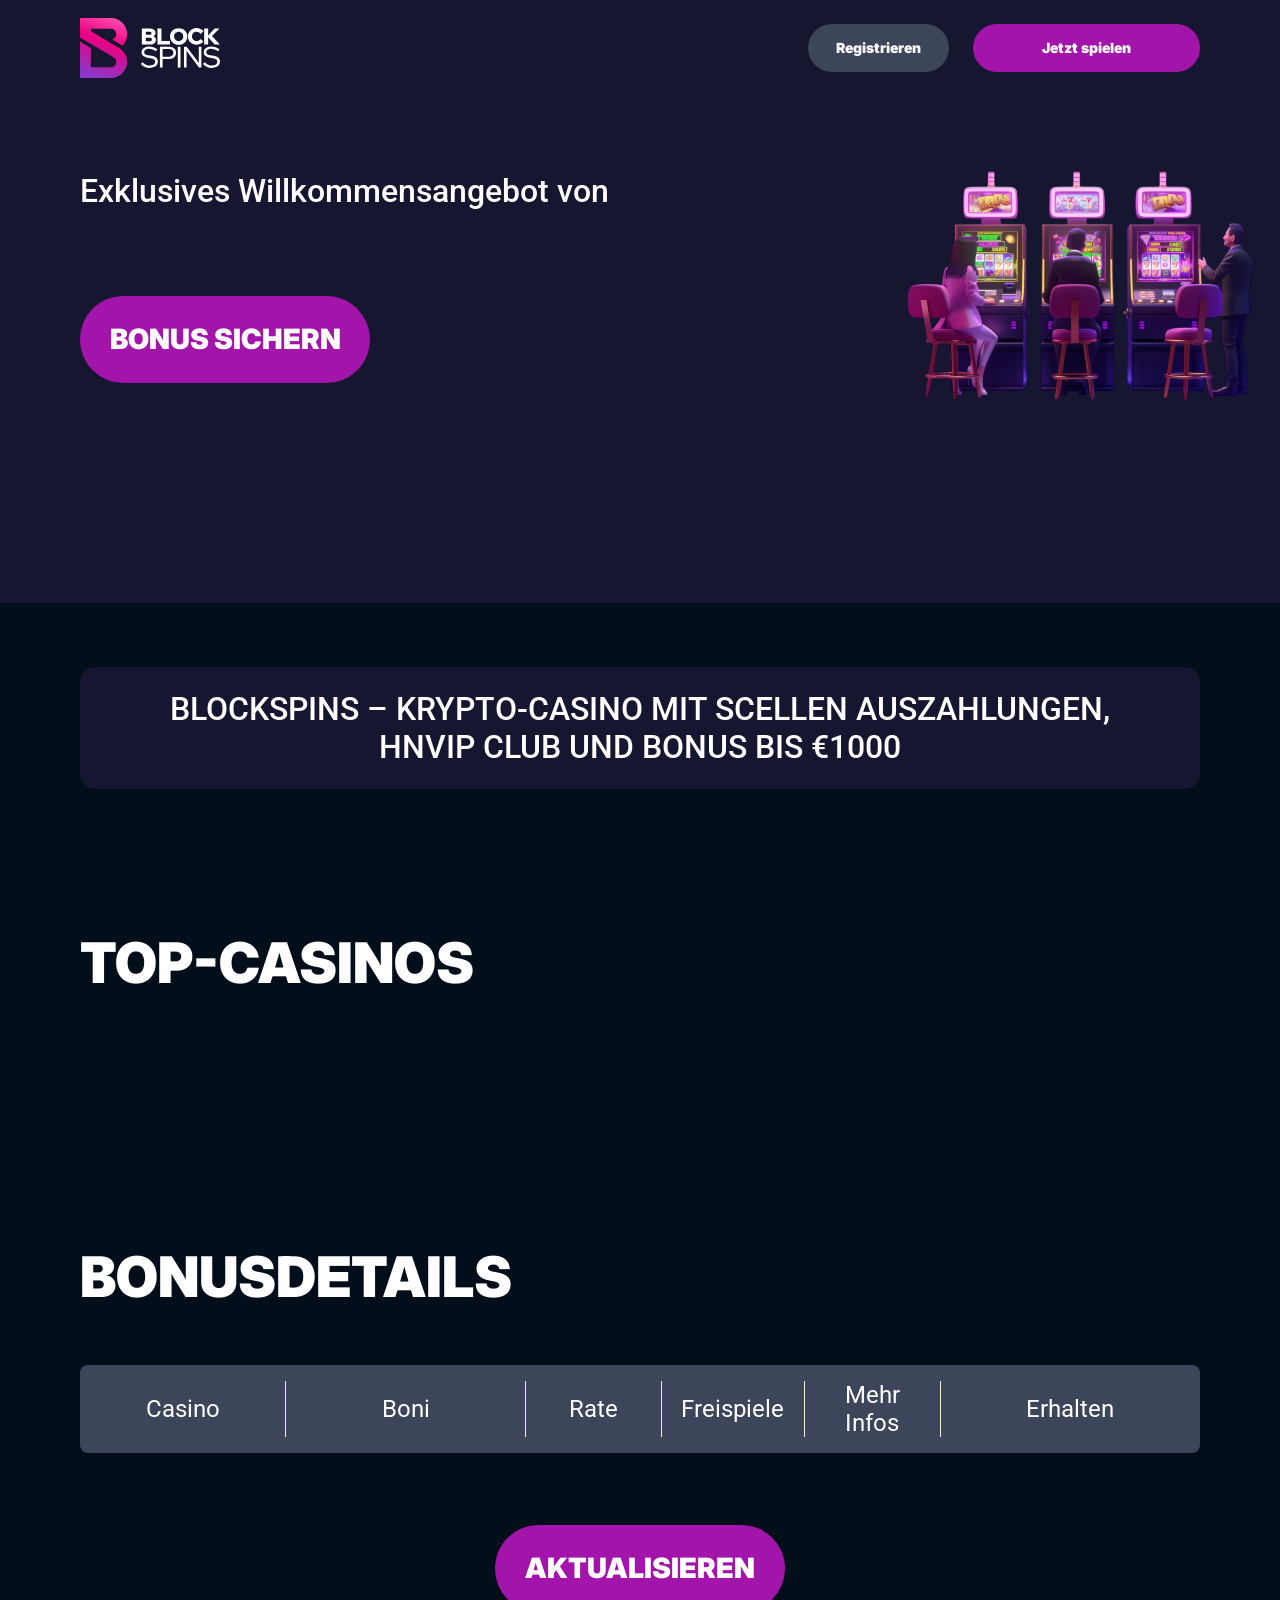
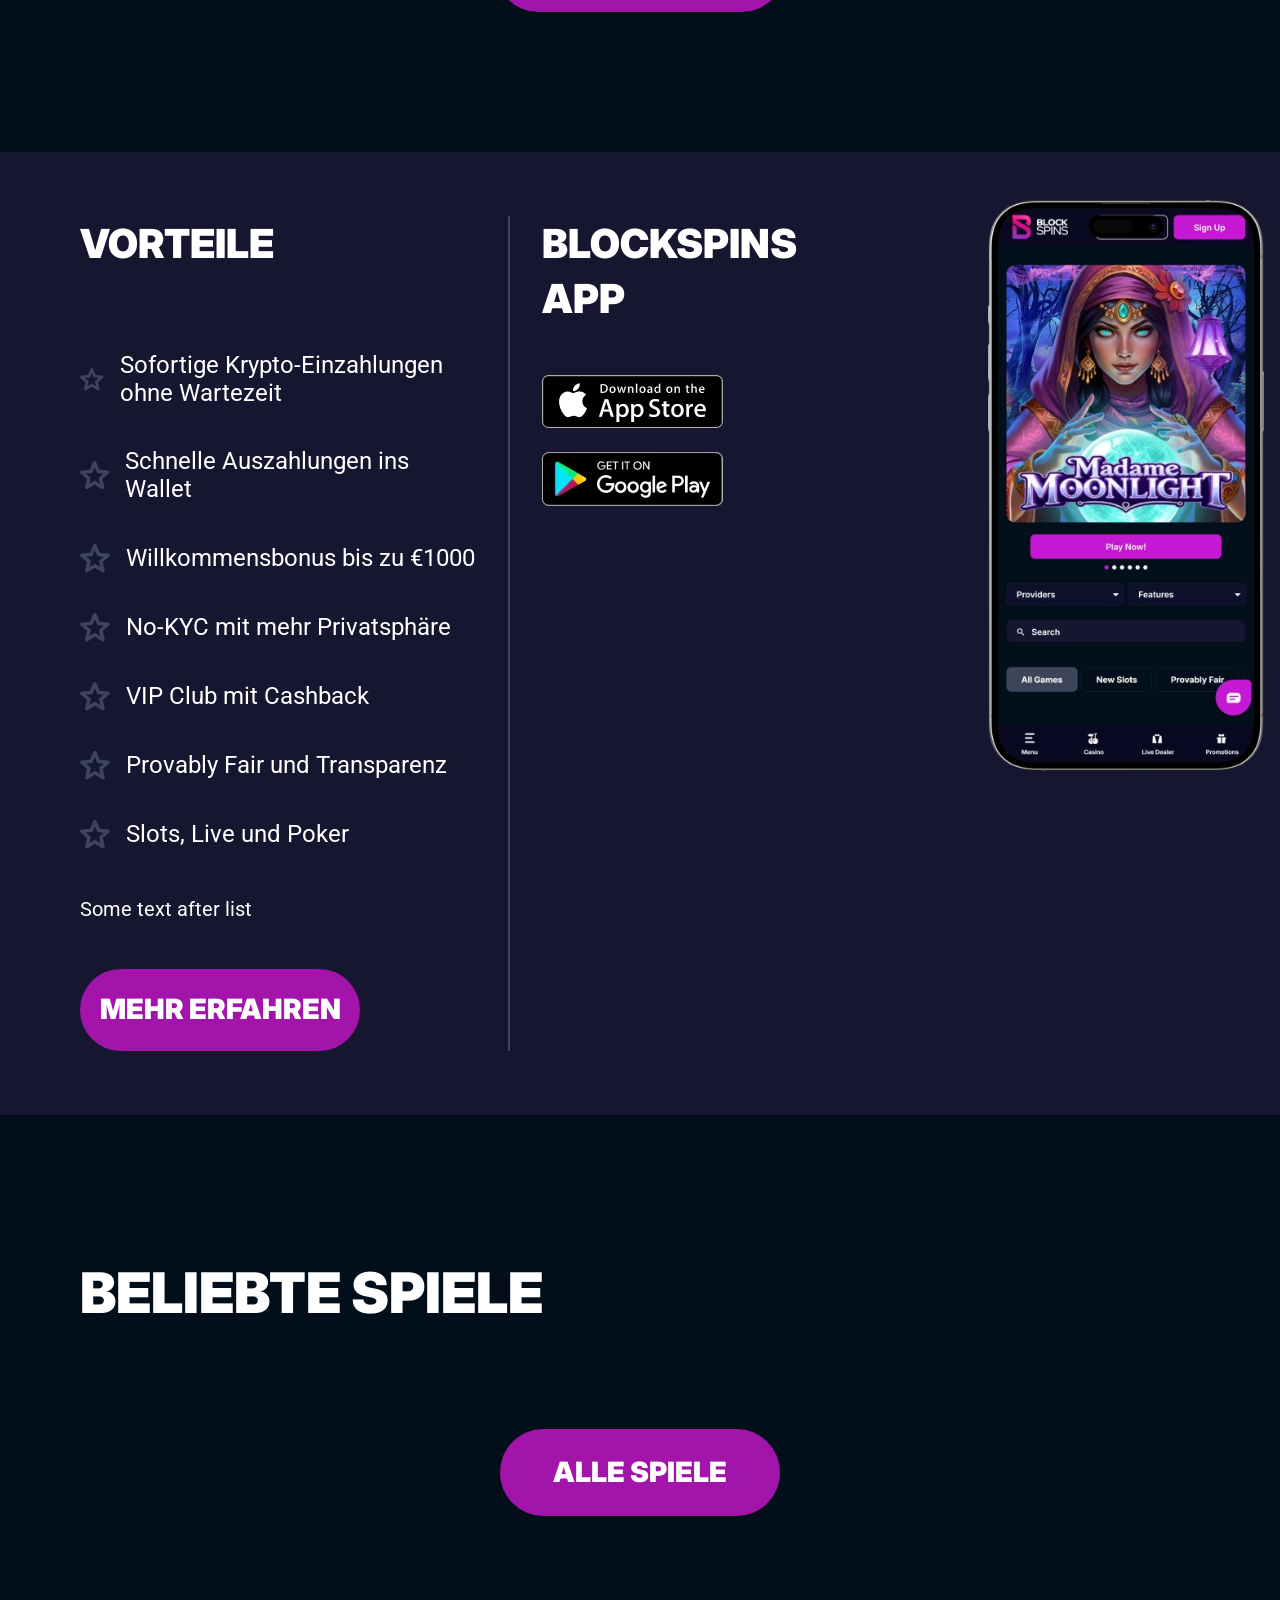
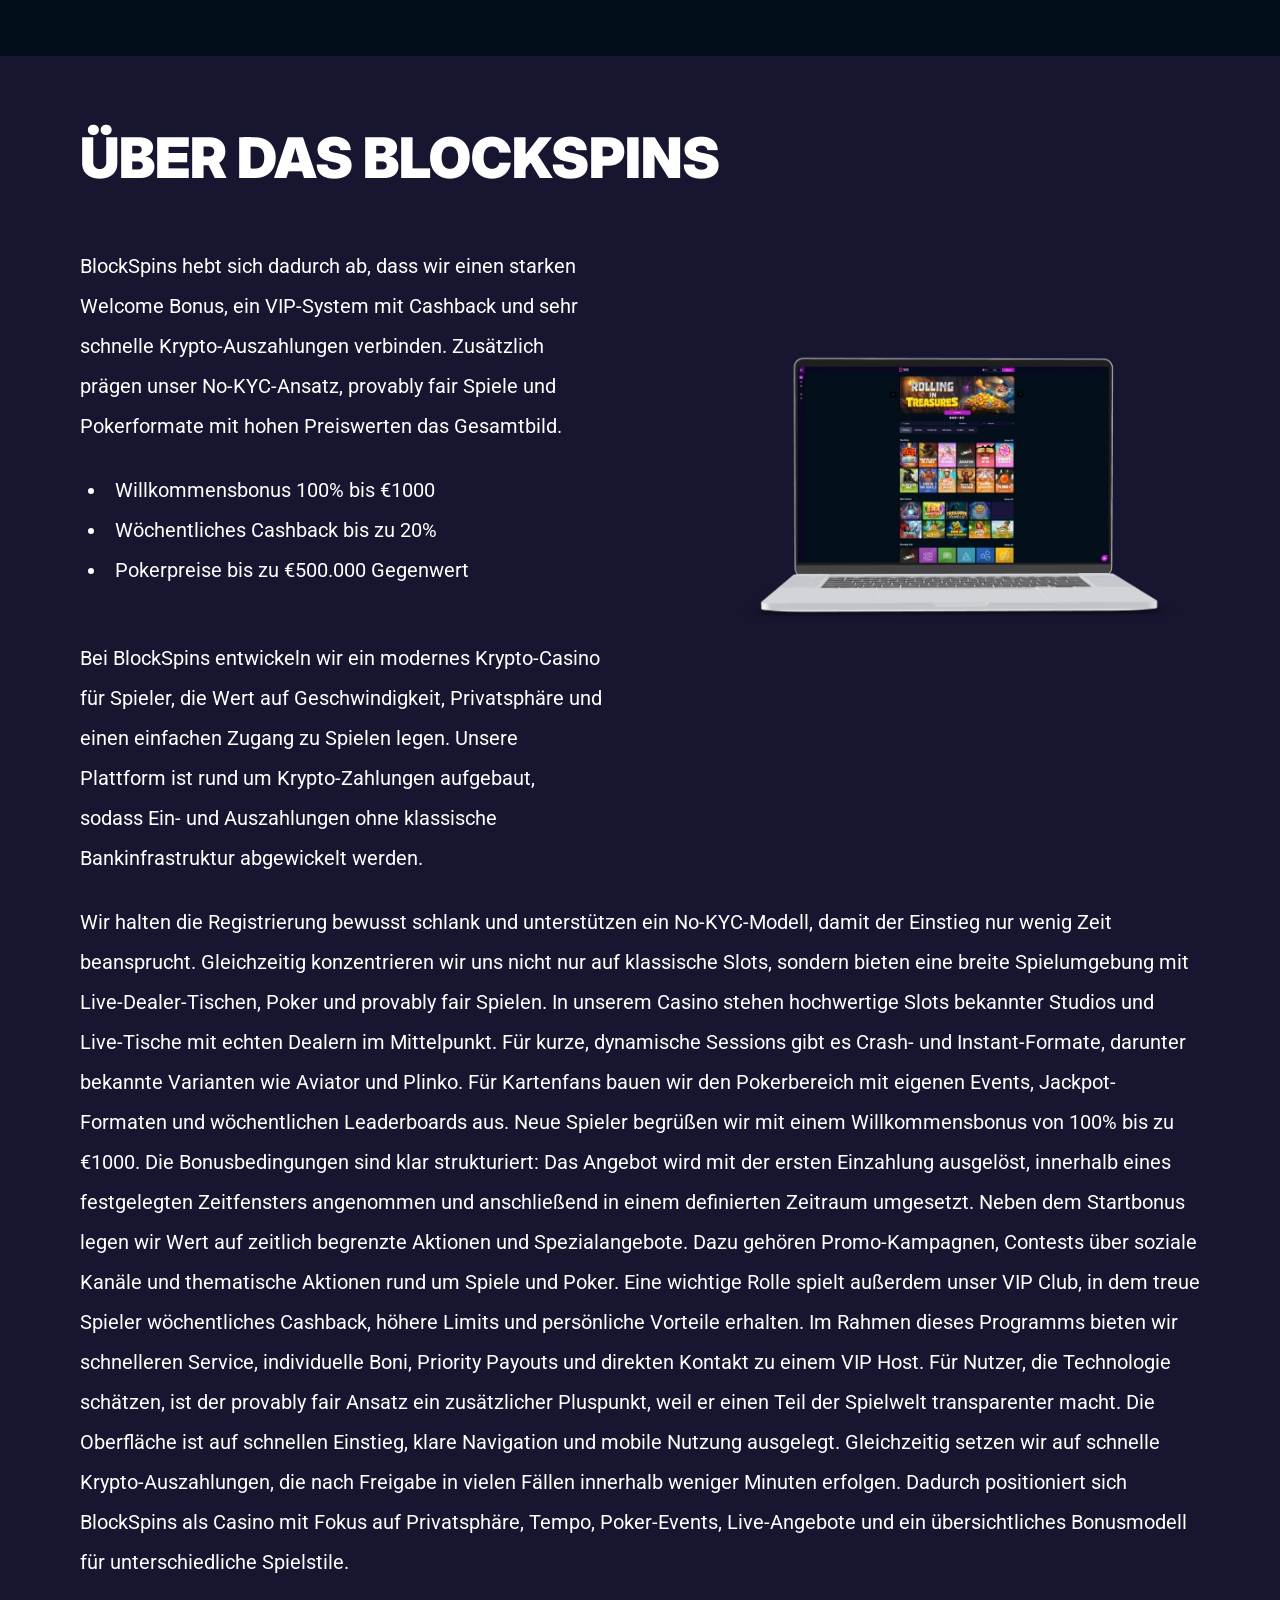
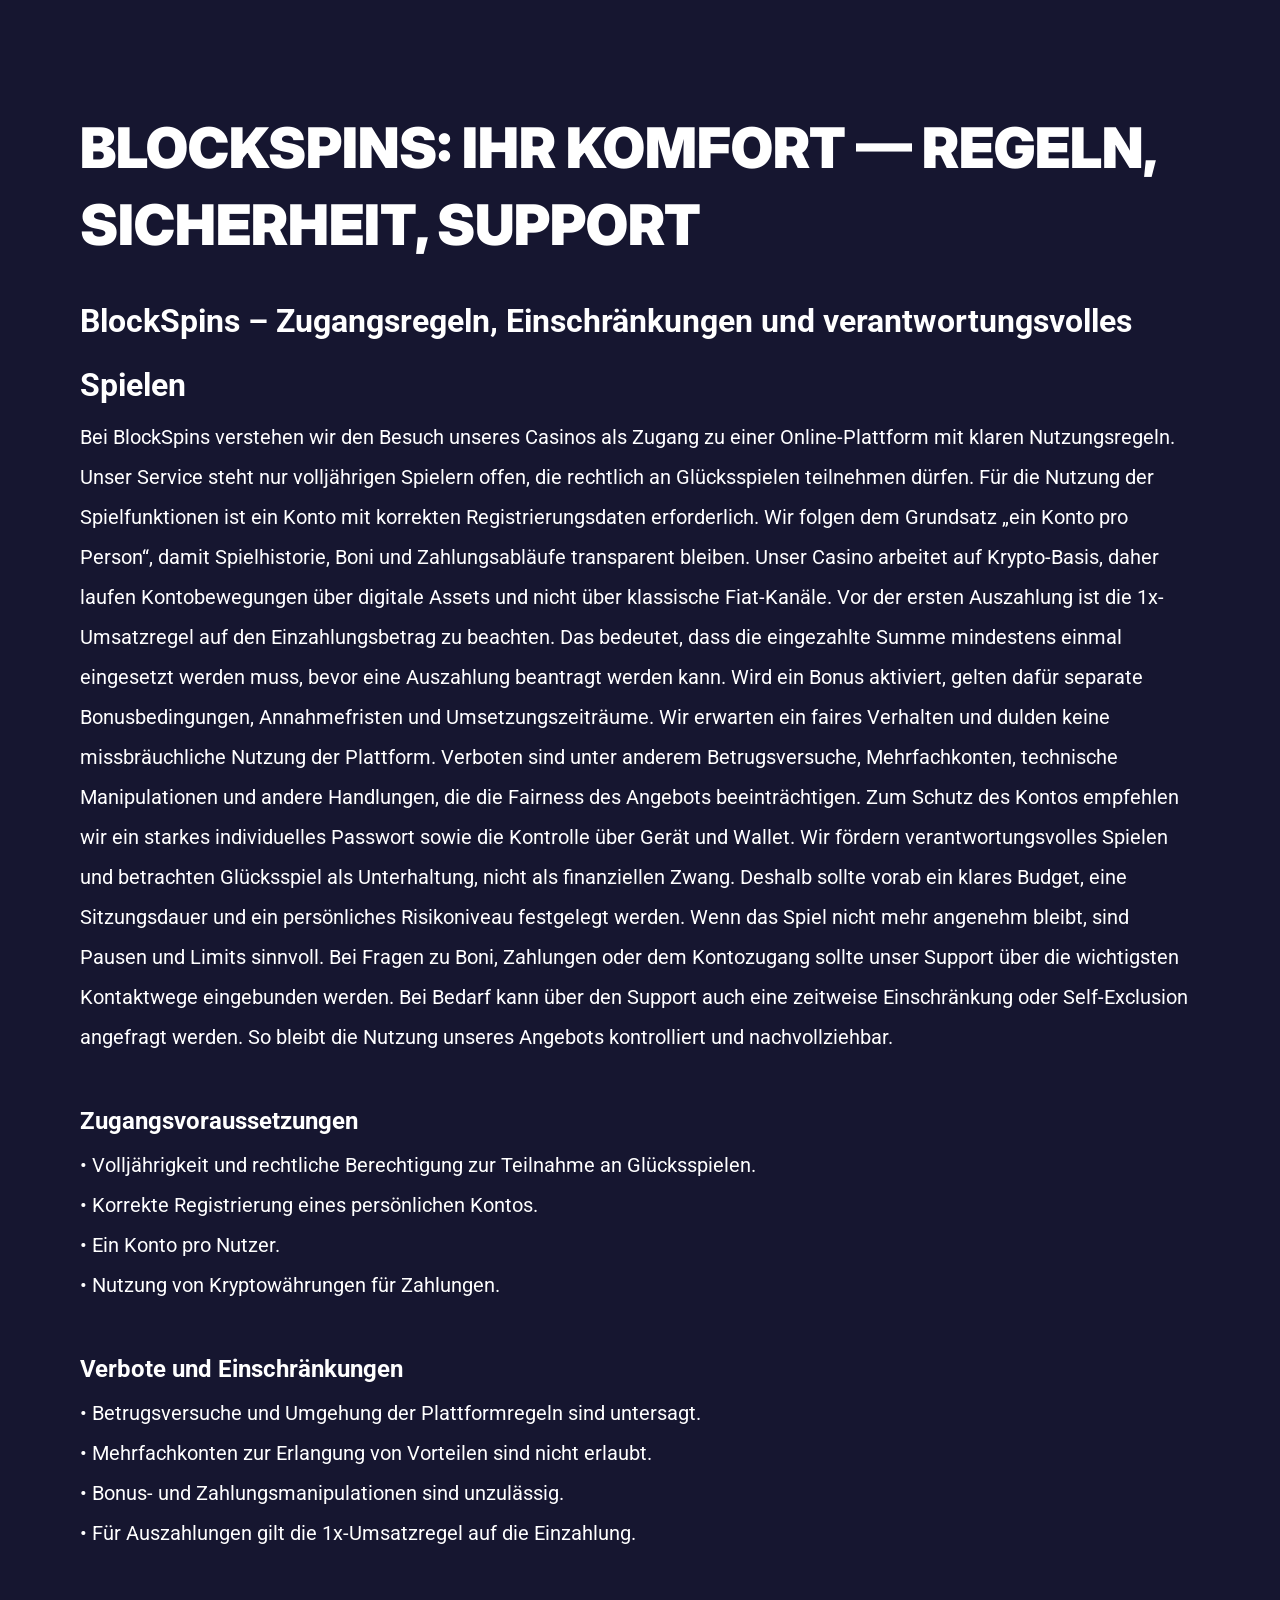
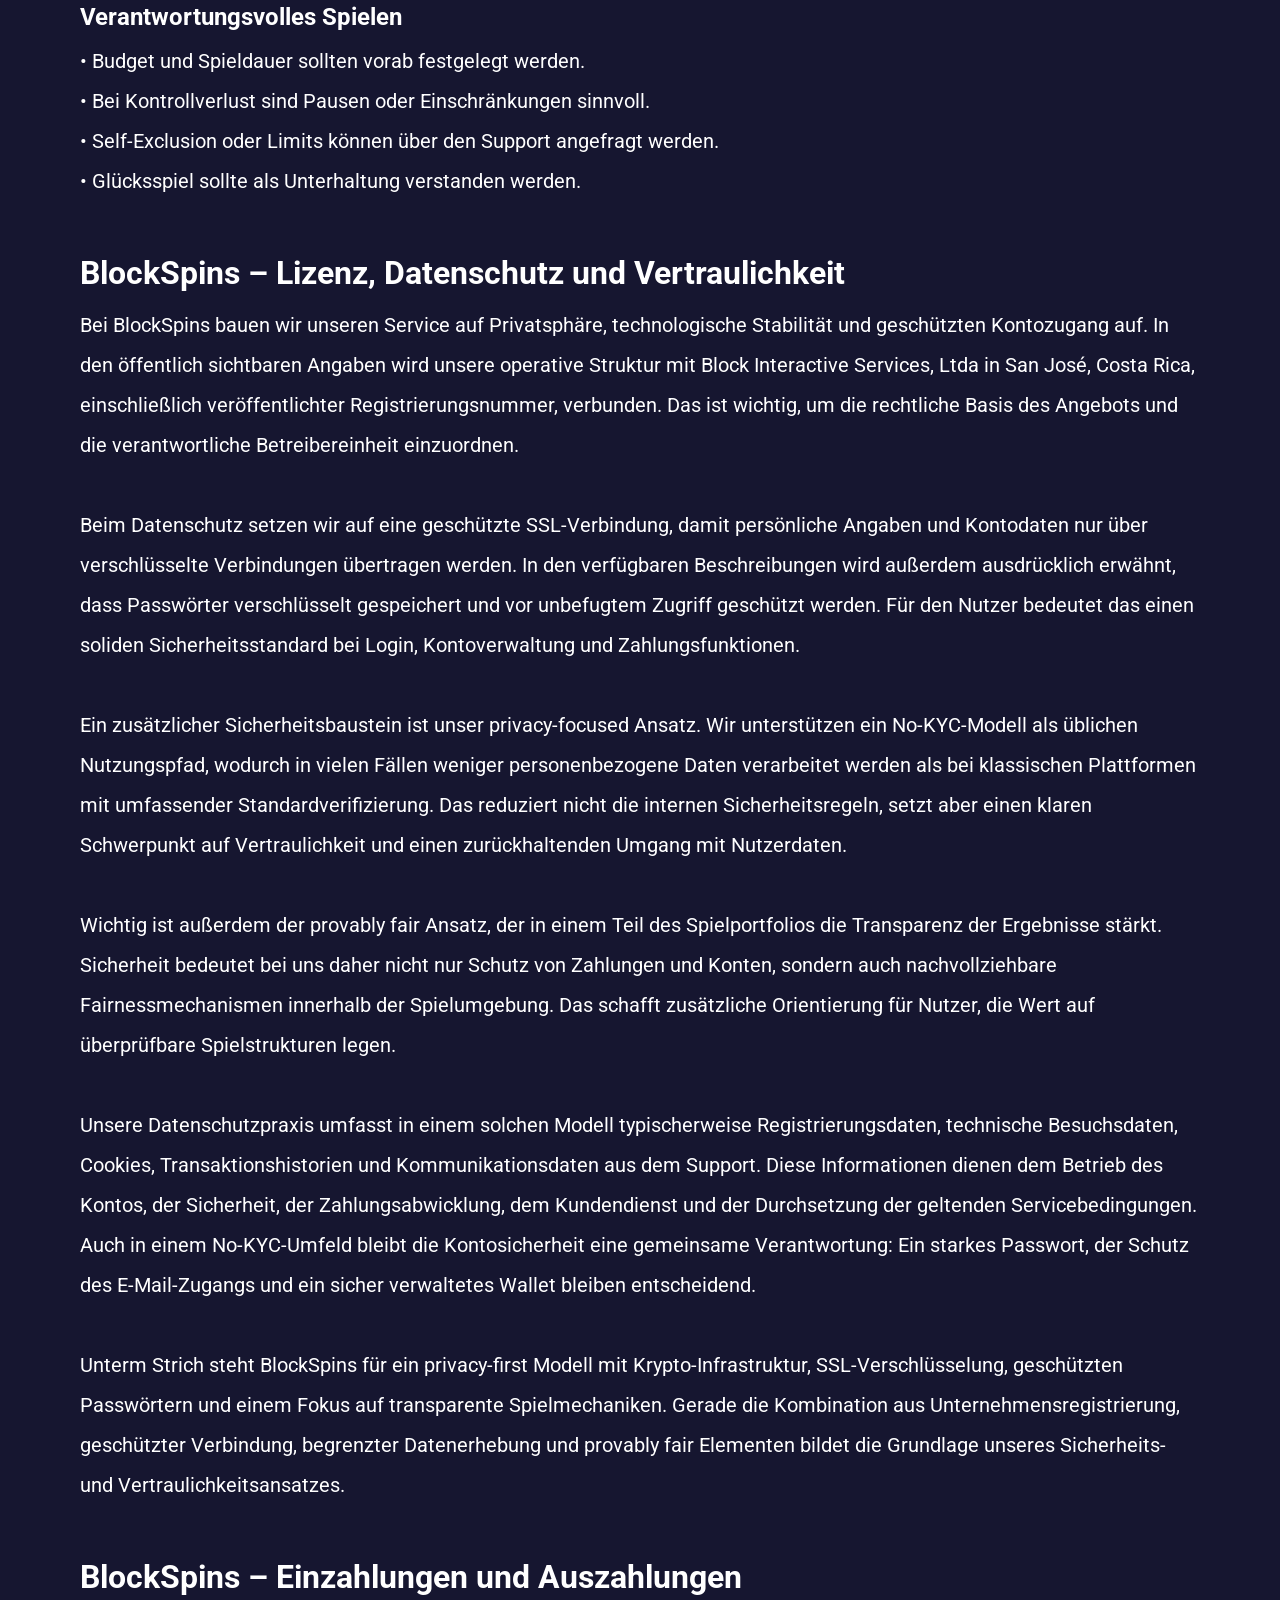
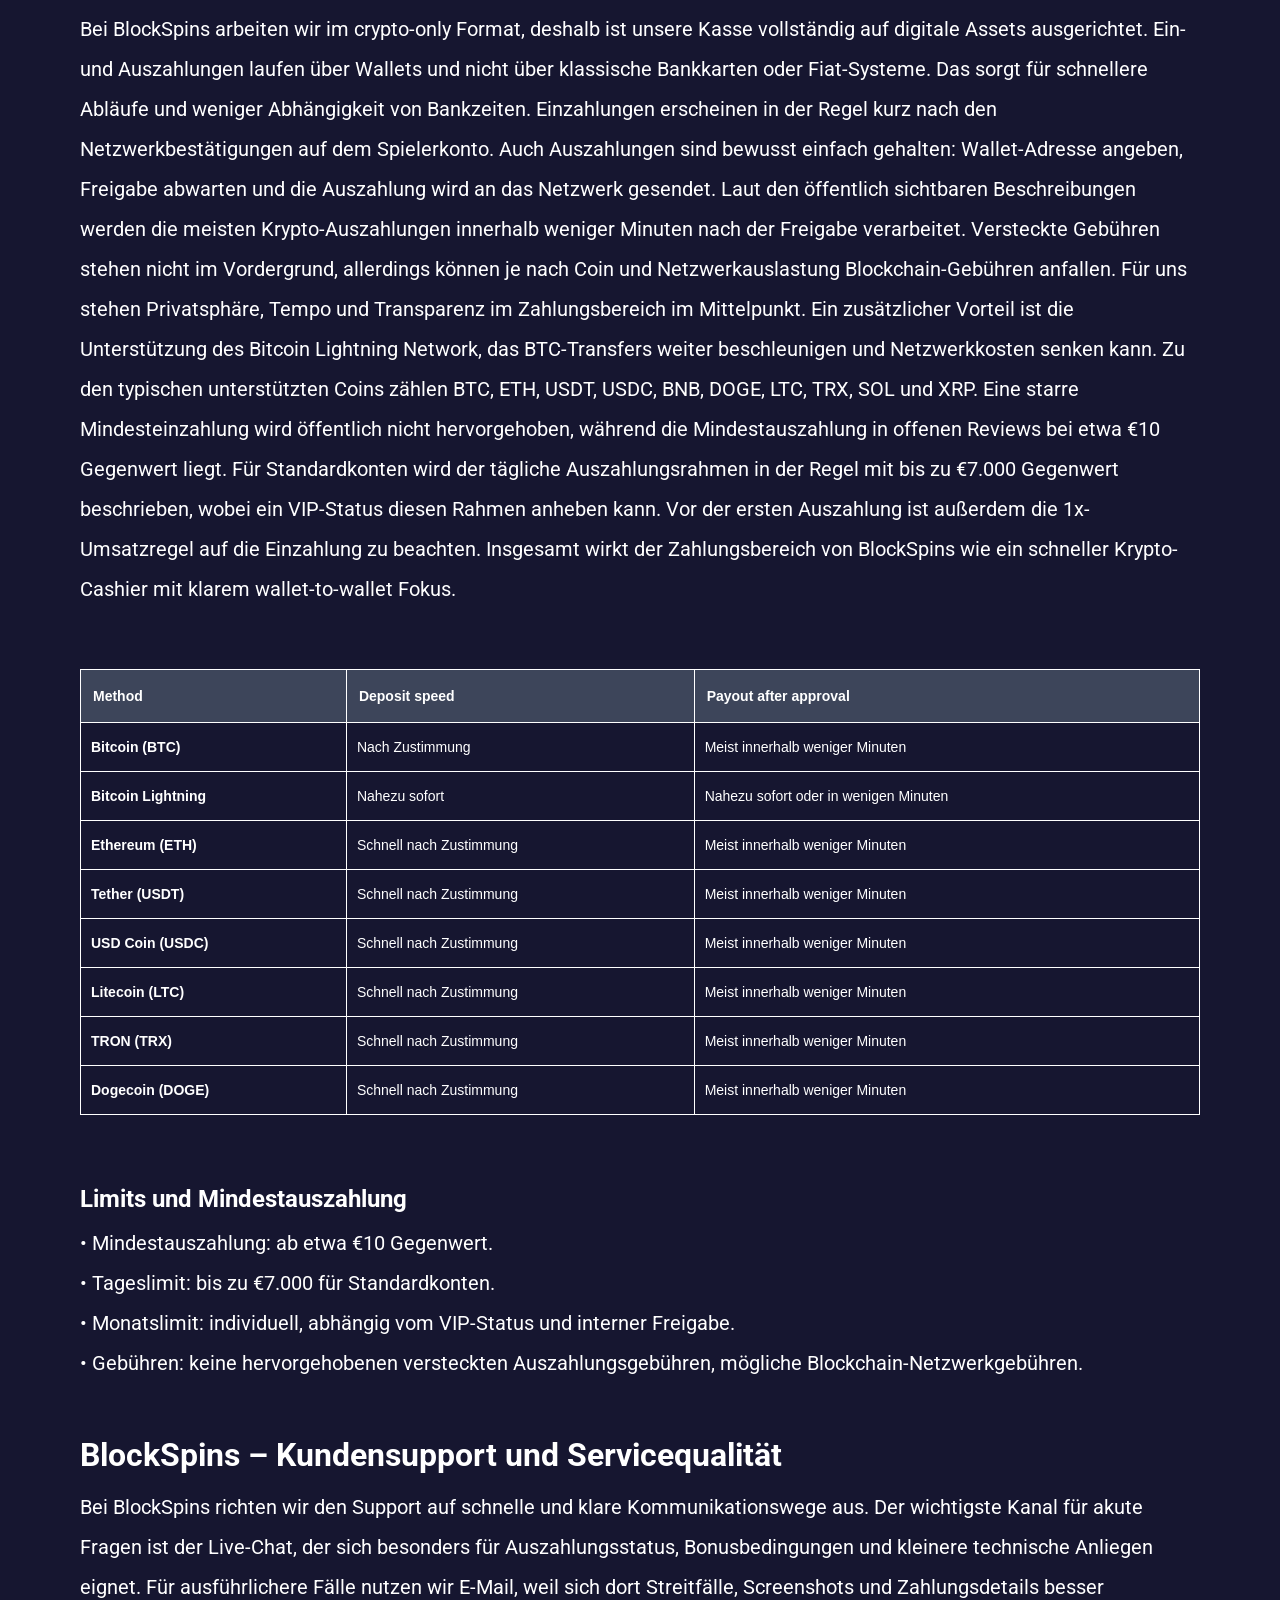
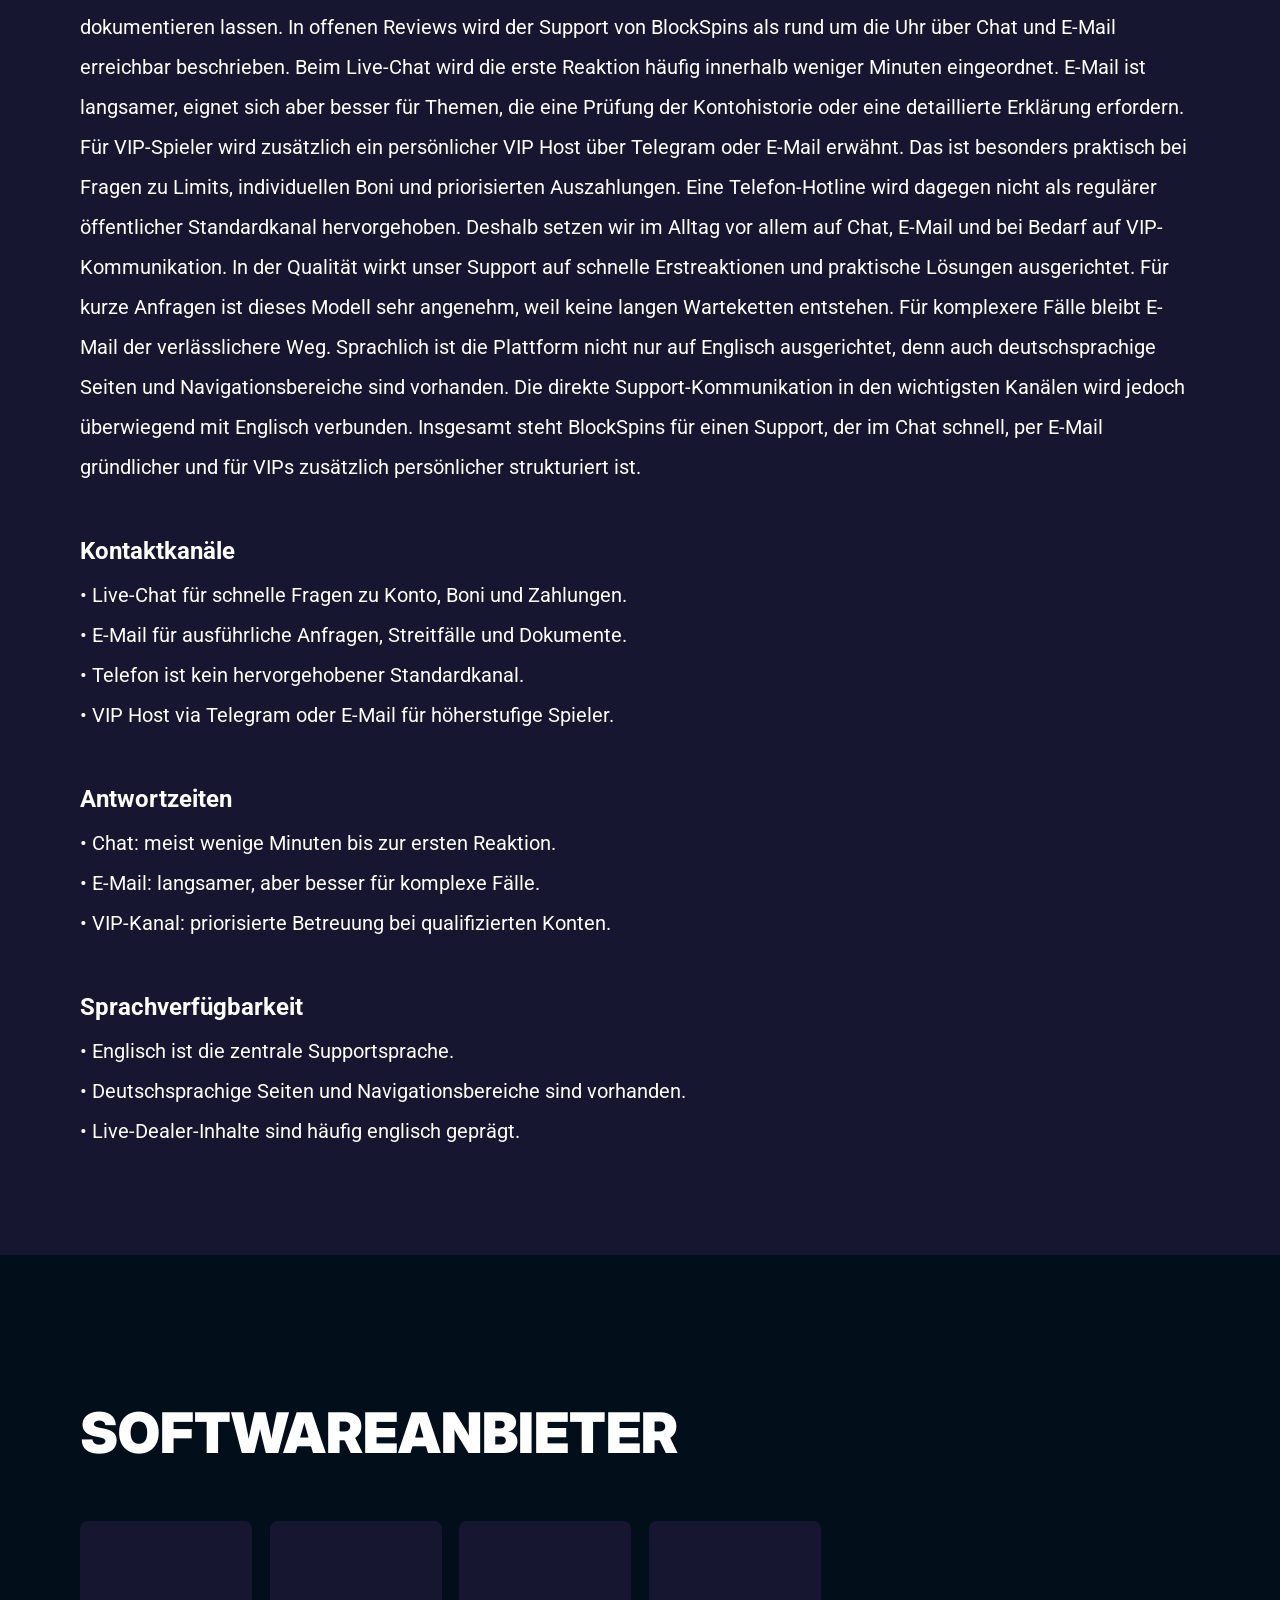
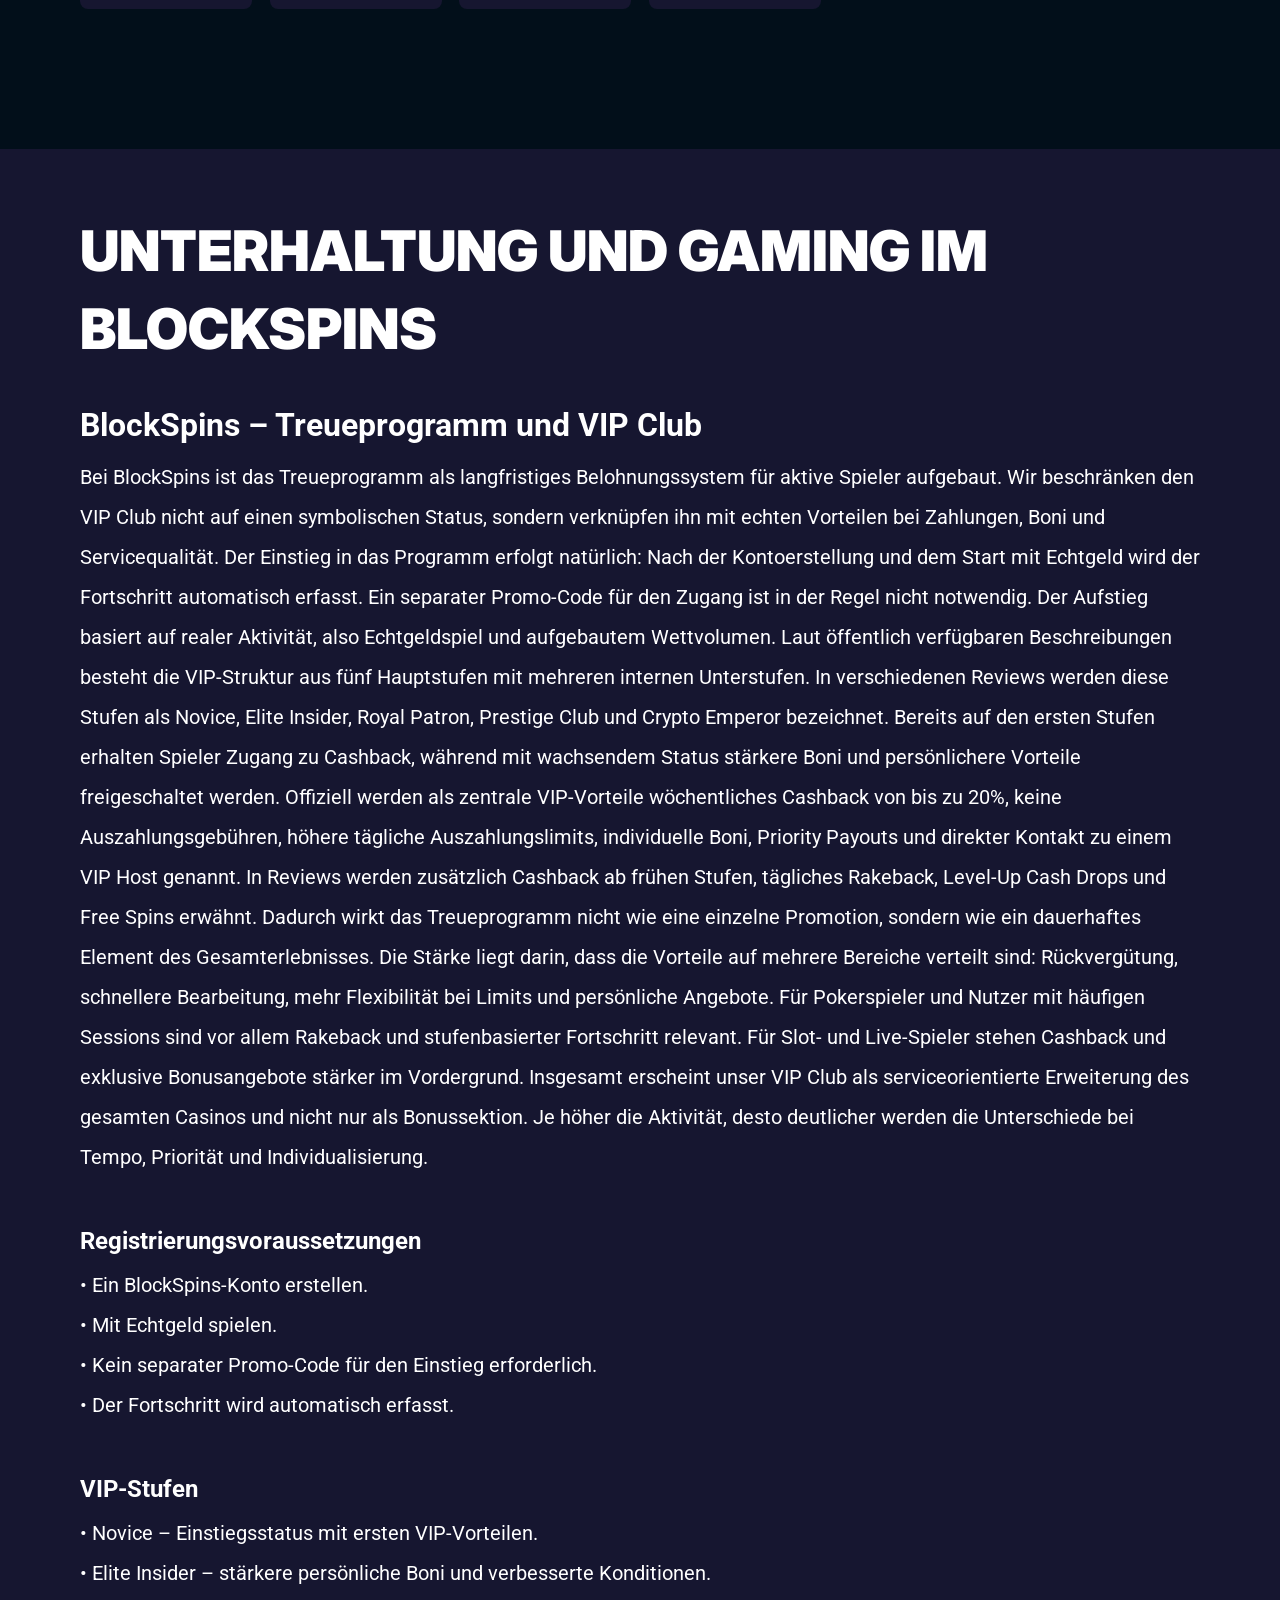
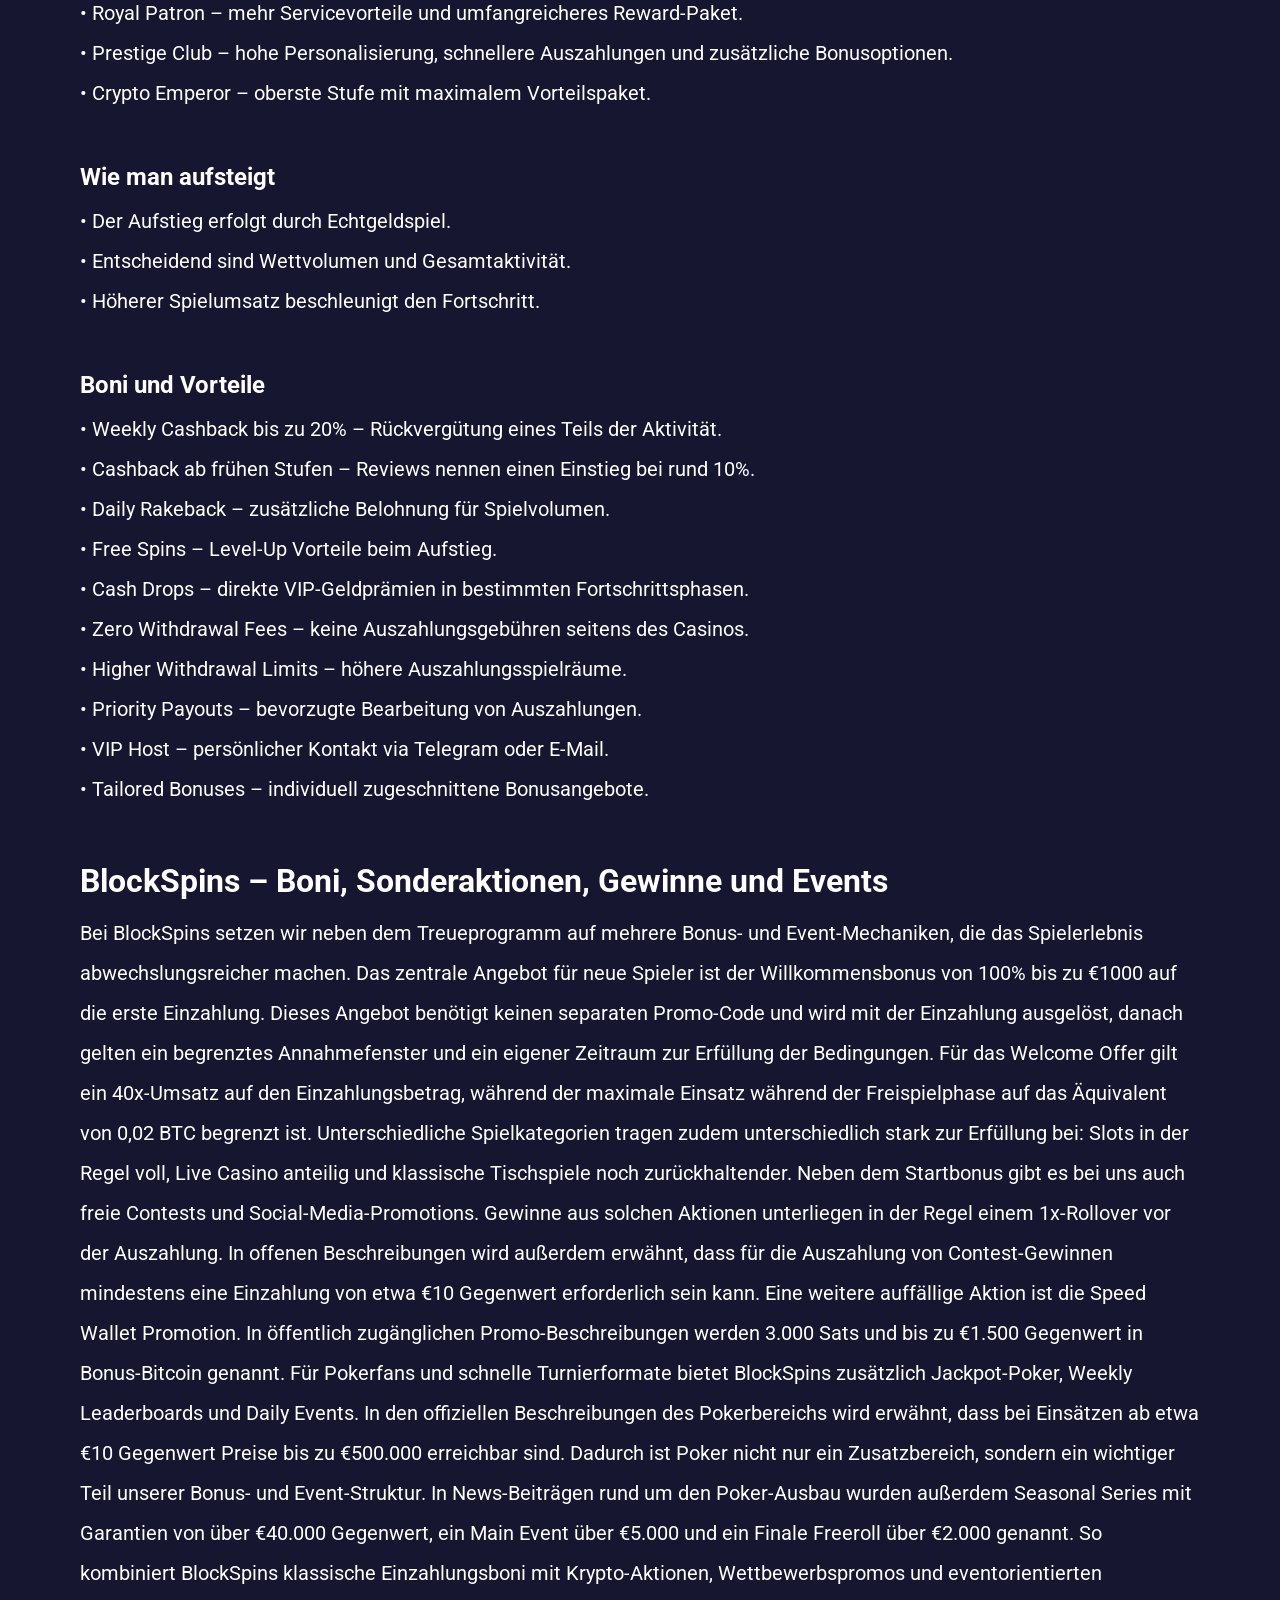
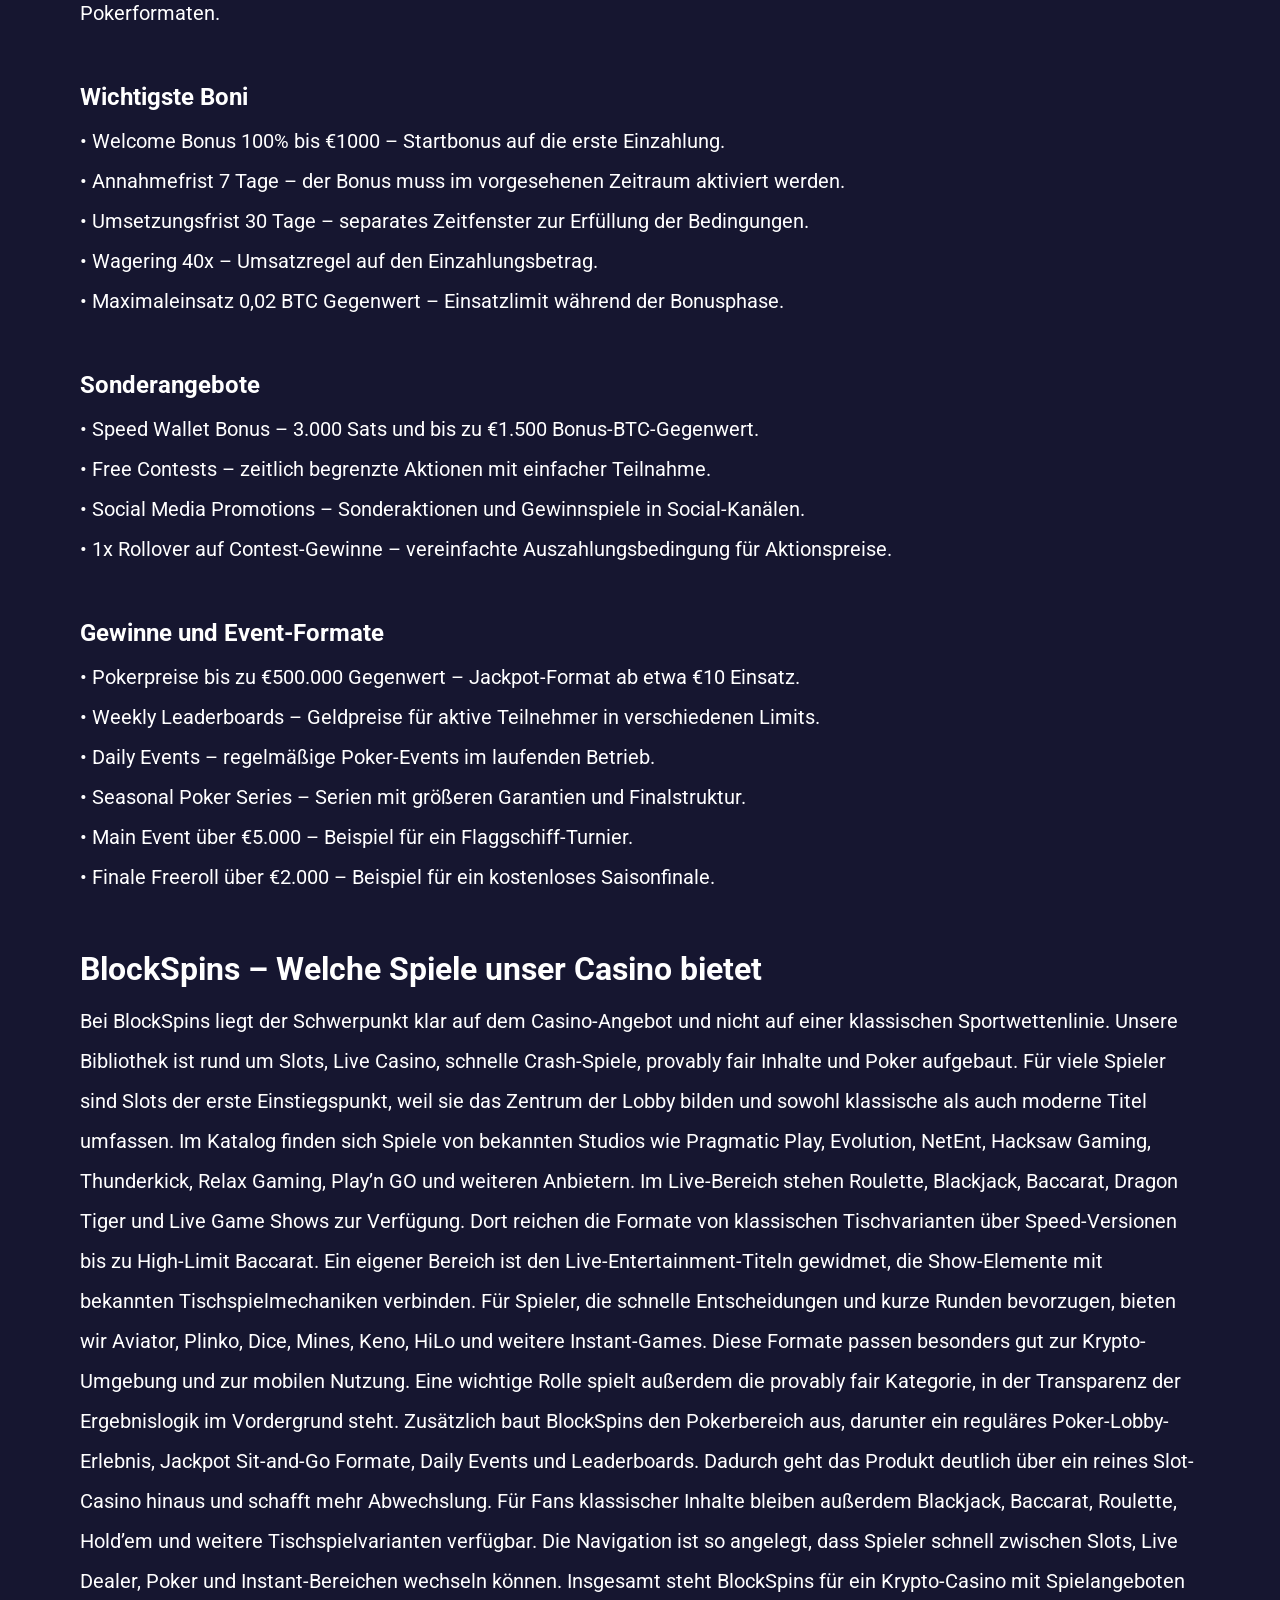
==== index.html @ 0069754c "Site update" ====
<!DOCTYPE html>
<html lang="de-DE">

<head>
    <meta charset="utf-8">

    <script src="./index.js"></script>

    <link rel="manifest" href="./manifest.json">

    <link rel="preconnect" href="https://fonts.googleapis.com" />
    <link rel="preconnect" href="https://fonts.gstatic.com" crossorigin />

    <!-- Google Fonts -->
    <link
            href="https://fonts.googleapis.com/css2?family=Inter:wght@300;400;500;600;700&display=swap"
            rel="stylesheet"
    />
    <!-- Google Fonts -->

    <!-- Google Fonts -->
    <link
            href="https://fonts.googleapis.com/css2?family=Roboto:wght@300;400;500;600;700&display=swap"
            rel="stylesheet"
    />

    <meta name="viewport" content="width=device-width, initial-scale=1, minimum-scale=1, maximum-scale=2">
    <link rel="preload" as="image" href="_assets/images/1773401039-logo-blockspins-white-b046858ca6-1.svg" fetchpriority="high">
    <link rel="stylesheet" href="./normalize.css">
    <link rel="stylesheet" href="./index.css">
    <meta name="theme-color" content="">
    <title>BlockSpins Casino: 100% Bonus bis €1000, schnelle Auszahlungen und VIP Club</title>
    <meta name="description"
          content="BlockSpins Casino ist ein modernes Krypto-Casino mit No-KYC-Modell, schnellen Auszahlungen, Slots, Live-Dealer-Spielen, Poker, wöchentlichem Cashback und einem Willkommensbonus bis €1000.">
    <link rel="canonical" href="https://blockspinscasino-de.com">
    <meta property="og:title" content="BlockSpins Casino: 100% Bonus bis €1000, schnelle Auszahlungen und VIP Club">
    <meta property="og:description"
          content="BlockSpins Casino ist ein modernes Krypto-Casino mit No-KYC-Modell, schnellen Auszahlungen, Slots, Live-Dealer-Spielen, Poker, wöchentlichem Cashback und einem Willkommensbonus bis €1000.">
    <meta property="og:url" content="https://blockspinscasino-de.com">
    <meta property="og:site_name" content="BlockSpins Casino: 100% Bonus bis €1000, schnelle Auszahlungen und VIP Club">
    <meta property="og:locale" content="de-DE">
    <meta property="og:image" content="_assets/images/1773401062-2151728702-cr-1.webp">
    <meta property="og:image:width" content="1200">
    <meta property="og:image:height" content="630">
    <meta property="og:type" content="website">
    <meta name="twitter:card" content="summary_large_image">
    <meta name="twitter:site" content="blockspinscasino-de.com">
    <meta name="twitter:title" content="BlockSpins Casino: 100% Bonus bis €1000, schnelle Auszahlungen und VIP Club">
    <meta name="twitter:description"
          content="BlockSpins Casino ist ein modernes Krypto-Casino mit No-KYC-Modell, schnellen Auszahlungen, Slots, Live-Dealer-Spielen, Poker, wöchentlichem Cashback und einem Willkommensbonus bis €1000.">
    <meta name="twitter:image" content="_assets/images/1773401062-2151728702-cr-1.webp">
    <meta name="twitter:image:width" content="1200">
    <meta name="twitter:image:height" content="630">
    <link rel="icon" href="_assets/images/1773401068-favicon-wwwgooglecom.webp" type="image/x-icon" sizes="16x16">
    <meta name="language" content="de-DE">

    <link rel="apple-touch-icon" href="_assets/images/1773401029-favicon-wwwgooglecom.webp" sizes="96x96">
    <link rel="icon" href="_assets/images/1773401029-favicon-wwwgooglecom.webp" type="image/webp" sizes="192x192">

    <link rel="preload" href="_assets/images/1773401092-2151728702-cr-1.webp" as="image" fetchpriority="high">

    <link rel="alternate" hreflang="x-default" href="https://blockspinscasino-de.com" />
    <link rel="alternate" hreflang="de" href="https://blockspinscasino-de.com" />
</head>

<body>
<svg
        style="display: none"
        xmlns="http://www.w3.org/2000/svg"
        width="1em"
        height="1em"
        viewBox="0 0 256 256"
>
    <symbol id="minus-icon" viewBox="0 0 256 256">
        <path
                fill="#3D455A"
                d="M228 128a12 12 0 0 1-12 12H40a12 12 0 0 1 0-24h176a12 12 0 0 1 12 12"
        />
    </symbol>
</svg>

<svg
        style="display: none"
        xmlns="http://www.w3.org/2000/svg"
        width="1em"
        height="1em"
        viewBox="0 0 32 32"
>
    <symbol id="globe-icon" viewBox="0 0 32 32">
        <path
                fill="#A315AA"
                d="M32.032 16c0-8.501-6.677-15.472-15.072-15.969-0.173-0.019-0.346-0.032-0.523-0.032-0.052 0-0.104 0.005-0.156 0.007-0.093-0.002-0.186-0.007-0.281-0.007-8.84 0-16.032 7.178-16.032 16.001s7.192 16.001 16.032 16.001c0.094 0 0.188-0.006 0.281-0.008 0.052 0.002 0.104 0.008 0.156 0.008 0.176 0 0.349-0.012 0.523-0.032 8.395-0.497 15.072-7.468 15.072-15.969zM29.049 21.151c-0.551-0.16-1.935-0.507-4.377-0.794 0.202-1.381 0.313-2.84 0.313-4.357 0-1.196-0.069-2.354-0.197-3.469 3.094-0.37 4.45-0.835 4.54-0.867l-0.372-1.050c0.695 1.659 1.080 3.478 1.080 5.386 0 1.818-0.352 3.555-0.987 5.151zM8.921 16c0-1.119 0.074-2.212 0.21-3.263 1.621 0.127 3.561 0.222 5.839 0.243v6.939c-2.219 0.021-4.114 0.111-5.709 0.234-0.22-1.319-0.34-2.715-0.34-4.154zM16.967 2.132c2.452 0.711 4.552 4.115 5.492 8.628-1.512 0.12-3.332 0.209-5.492 0.229v-8.857zM14.971 2.156v8.832c-2.136-0.021-3.965-0.109-5.502-0.226 0.96-4.457 3.076-7.836 5.502-8.606zM14.971 21.913l0 7.929c-2.263-0.718-4.256-3.705-5.293-7.719 1.492-0.11 3.253-0.189 5.292-0.21zM16.967 29.868l-0-7.955c2.061 0.020 3.814 0.102 5.288 0.217-1.019 4.067-3 7.076-5.288 7.738zM16.967 19.92l0-6.939c2.291-0.021 4.218-0.118 5.818-0.25 0.131 1.053 0.203 2.147 0.203 3.268 0 1.442-0.116 2.84-0.329 4.16-1.575-0.128-3.462-0.219-5.692-0.24zM28.588 9.81c-0.302 0.094-1.564 0.453-4.094 0.751-0.564-2.998-1.584-5.561-2.91-7.412 3.048 1.325 5.535 3.697 7.005 6.661zM11.213 2.831c-1.632 1.873-2.963 4.568-3.691 7.754-2.265-0.245-3.623-0.534-4.166-0.665 1.585-3.27 4.407-5.836 7.856-7.088zM2.614 11.787c0.385 0.104 1.841 0.467 4.549 0.766-0.155 1.107-0.24 2.26-0.24 3.447 0 1.509 0.136 2.96 0.383 4.334-2.325 0.251-3.755 0.552-4.396 0.706-0.607-1.566-0.944-3.264-0.944-5.041 0-1.467 0.228-2.883 0.649-4.213zM3.784 22.886c0.727-0.154 2.029-0.39 3.956-0.591 0.759 2.803 1.993 5.175 3.473 6.874-3.16-1.148-5.79-3.398-7.429-6.282v0zM21.583 28.849c1.195-1.665 2.14-3.907 2.728-6.525 1.982 0.227 3.226 0.494 3.853 0.652-1.5 2.596-3.808 4.669-6.581 5.873z">
        </path>
    </symbol>
</svg>

<svg width="32" height="31" viewBox="0 0 32 31" fill="none" xmlns="http://www.w3.org/2000/svg">
    <symbol id="star-icon" viewBox="0 0 32 31">
        <path d="M10.0431 24.5932L15.8898 21.0667L21.7365 24.6396L20.2052 17.9577L25.3559 13.5031L18.5811 12.8999L15.8898 6.58913L13.1985 12.8535L6.42371 13.4567L11.5744 17.9577L10.0431 24.5932ZM15.8898 25.4285L8.187 30.0687C7.84672 30.2853 7.49096 30.3781 7.11975 30.3471C6.74853 30.3162 6.42371 30.1925 6.1453 29.9759C5.86688 29.7594 5.65034 29.489 5.49566 29.1648C5.34099 28.8406 5.31005 28.4768 5.40286 28.0734L7.44456 19.3034L0.623417 13.4103C0.314068 13.1319 0.121034 12.8145 0.0443157 12.4581C-0.0324028 12.1017 -0.00951111 11.754 0.112991 11.415C0.235493 11.0759 0.421103 10.7975 0.669819 10.5797C0.918536 10.362 1.25882 10.2227 1.69067 10.1621L10.6927 9.37327L14.1729 1.11366C14.3276 0.742438 14.5676 0.464023 14.8931 0.278414C15.2185 0.0928044 15.5507 0 15.8898 0C16.2288 0 16.5611 0.0928044 16.8865 0.278414C17.2119 0.464023 17.452 0.742438 17.6067 1.11366L21.0869 9.37327L30.0889 10.1621C30.522 10.224 30.8623 10.3632 31.1098 10.5797C31.3572 10.7963 31.5428 11.0747 31.6666 11.415C31.7903 11.7553 31.8138 12.1036 31.7371 12.46C31.6604 12.8163 31.4667 13.1331 31.1562 13.4103L24.335 19.3034L26.3767 28.0734C26.4695 28.4756 26.4386 28.8394 26.2839 29.1648C26.1292 29.4902 25.9127 29.7606 25.6343 29.9759C25.3559 30.1912 25.0311 30.315 24.6598 30.3471C24.2886 30.3793 23.9329 30.2865 23.5926 30.0687L15.8898 25.4285Z" fill="#3D455A"/>
    </symbol>
</svg>

<svg
        xmlns="http://www.w3.org/2000/svg"
        width="1em"
        height="1em"
        viewBox="0 0 256 256"
>
    <symbol id="plus-icon" viewBox="0 0 256 256">
        <path
                fill="#3D455A"
                d="M228 128a12 12 0 0 1-12 12h-76v76a12 12 0 0 1-24 0v-76H40a12 12 0 0 1 0-24h76V40a12 12 0 0 1 24 0v76h76a12 12 0 0 1 12 12"
        />
    </symbol>
</svg>

<svg
        width="33"
        height="32"
        viewBox="0 0 33 32"
        fill="none"
        xmlns="http://www.w3.org/2000/svg"
>
    <symbol id="play-icon" viewBox="0 0 33 32">
        <path
                d="M16.8334 0.0786133C7.9606 0.0786133 0.767578 7.20678 0.767578 15.9998C0.767578 24.7929 7.9606 31.921 16.8334 31.921C25.7061 31.921 32.8992 24.7929 32.8992 15.9998C32.8992 7.20678 25.7061 0.0786133 16.8334 0.0786133ZM22.3861 16.8438L14.3532 21.8192C14.1907 21.9197 14.0059 21.9703 13.821 21.9703C13.6536 21.9703 13.4859 21.929 13.3342 21.8454C13.015 21.67 12.8169 21.3372 12.8169 20.9752V11.0244C12.8169 10.6625 13.015 10.3296 13.3342 10.1543C13.6533 9.97788 14.0436 9.98857 14.3532 10.1805L22.3861 15.1559C22.6796 15.3381 22.858 15.6568 22.858 15.9998C22.858 16.3428 22.6796 16.6616 22.3861 16.8438Z"
                fill="#A315AA"
        />
    </symbol>
</svg>

<svg
        width="20"
        height="20"
        viewBox="0 0 20 20"
        fill="none"
        xmlns="http://www.w3.org/2000/svg"
>
    <symbol id="information-outline" viewBox="0 0 20 20">
        <path
                d="M9 7H11V5H9V7ZM10 18C5.59 18 2 14.41 2 10C2 5.59 5.59 2 10 2C14.41 2 18 5.59 18 10C18 14.41 14.41 18 10 18ZM10 0C8.68678 0 7.38642 0.258658 6.17317 0.761205C4.95991 1.26375 3.85752 2.00035 2.92893 2.92893C1.05357 4.8043 0 7.34784 0 10C0 12.6522 1.05357 15.1957 2.92893 17.0711C3.85752 17.9997 4.95991 18.7362 6.17317 19.2388C7.38642 19.7413 8.68678 20 10 20C12.6522 20 15.1957 18.9464 17.0711 17.0711C18.9464 15.1957 20 12.6522 20 10C20 8.68678 19.7413 7.38642 19.2388 6.17317C18.7362 4.95991 17.9997 3.85752 17.0711 2.92893C16.1425 2.00035 15.0401 1.26375 13.8268 0.761205C12.6136 0.258658 11.3132 0 10 0ZM9 15H11V9H9V15Z"
                fill="#ffffff"
        />
    </symbol>
</svg>

<div class="wrapper">
    <header class="header" id="top">
        <div class="headerBlock">
            <div class="headerLogoContainer"><a href="https://blockspinscasino-de.com" aria-label="Main page"><img class="header__logo logo"
                                                                                                     src="_assets/images/1773401039-logo-blockspins-white-b046858ca6-1.svg" alt="BlockSpins Logo" /></a></div>
            <ul class="nav__list">
                <li class="nav__item"><a class="nav__link" target="_blank" href="casino.html?id=example-offer-id"
                                         aria-label="Registrieren" id="navSignUp"> Registrieren </a></li>
                <li class="nav__item nav__itemLarge"><a class="nav__link nav__linkLarge" target="_blank"
                                                        href="casino.html?id=example-offer-id" aria-label="Jetzt spielen" id="navPlayNow"> Jetzt spielen </a>
                </li>
            </ul>
        </div>
    </header>
    <main class="main">
        <section class="heroContainer">
            <div class="hero">
                <div class="heroBlock block">
                    <div class="heroGroup">
                        <div class="heroTextGroup">
                            <p class="heroText heroTextDesktop">Exklusives Willkommensangebot von</p>
                            <p class="heroText heroTextMobile">Exklusives Willkommensangebot von</p>
                            <p class="heroText heroTextBonus" id="bonusText"></p>
                        </div><a target="_blank" class="heroLink" id="bonusLink" href="/" aria-label="Spiel starten"><span
                            class="heroButton btn btn--large">Bonus sichern</span></a>
                    </div>
                </div>
            </div>
            <div class="heroUnder">
                <h1 class="heroText heroMainTitle">BlockSpins – Krypto-Casino mit scellen Auszahlungen, hnVIP Club und Bonus bis €1000</h1>
            </div>
        </section>
        <div class="bonusesCircleContainer">
            <section class="topCasino">
                <div class="container">
                    <div class="topCasinoBlock block">
                        <h2 class="topCasinoTitle title"><span>Top-Casinos <span id="countryName"></span></span>
                        </h2>
                        <div class="topCasinoGroup" id="casinoCardContainer">
                            <!-- Casino cards will be dynamically inserted here --></div><button
                            class="topCasinoButton btn btn--large" id="showMoreButton"> Alle Casino </button>
                    </div>
                </div>
            </section>
            <section class="bonusDetails" id="bonuses">
                <div class="container">
                    <div class="bonusDetailsBlock block">
                        <h2 class="bonusDetailsTitle title"><span>Bonusdetails</span></h2>
                        <div class="bonusDetailsGroup">
                            <div class="bonusTable">
                                <div class="bogradientContainer">
                                    <div class="bonusTableRow bonusTableHeader">
                                        <div class="bonusTableHead">
                                            <p class="bonusHeaderText bonusHeaderCasino">Casino</p>
                                        </div>
                                        <div class="bonusTableHead">
                                            <p class="bonusHeaderText bonusDetailsWelcome">Boni</p>
                                        </div>
                                        <div class="bonusTableHead">
                                            <p class="bonusHeaderText">Rate</p>
                                        </div>
                                        <div class="bonusTableHead">
                                            <p class="bonusHeaderText bonusHeaderTextSpins">Freispiele</p>
                                        </div>
                                        <div class="bonusTableHead">
                                            <p class="bonusHeaderText">Mehr Infos</p>
                                        </div>
                                        <div class="bonusTableHead">
                                            <p class="bonusHeaderText bonusClaimBonus">Erhalten</p>
                                        </div>
                                    </div>
                                </div><!-- Bonus rows will be dynamically inserted here -->
                                <div id="bonusTableRows"></div>
                            </div>
                        </div><button class="bonusDetailsButton btn btn--large" id="refreshButton"> Aktualisieren
                    </button>
                    </div>
                </div>
            </section>
        </div>
        <div class="advantagesCircleContainer">
            <section class="advantages">
                <div class="container">
                    <div class="advantagesBlock block">
                        <div class="advantagesDescription">
                            <h2 class="advantagesTitle title">Vorteile</h2>
                            <ul class="advantagesList">
                                <li class="providersGroup"></li>
                                <li class="advantagesItem">
                                    <svg class="advantagesStar" width="30" height="29">
                                        <use href="#star-icon"></use>
                                    </svg>
                                    <p class="advantagesText">Sofortige Krypto-Einzahlungen ohne Wartezeit</p>
                                </li>
                                <li class="advantagesItem">
                                    <svg class="advantagesStar" width="30" height="29">
                                        <use href="#star-icon"></use>
                                    </svg>
                                    <p class="advantagesText">Schnelle Auszahlungen ins Wallet</p>
                                </li>
                                <li class="advantagesItem">
                                    <svg class="advantagesStar" width="30" height="29">
                                        <use href="#star-icon"></use>
                                    </svg>
                                    <p class="advantagesText">Willkommensbonus bis zu €1000</p>
                                </li>
                                <li class="advantagesItem">
                                    <svg class="advantagesStar" width="30" height="29">
                                        <use href="#star-icon"></use>
                                    </svg>
                                    <p class="advantagesText">No-KYC mit mehr Privatsphäre</p>
                                </li>
                                <li class="advantagesItem">
                                    <svg class="advantagesStar" width="30" height="29">
                                        <use href="#star-icon"></use>
                                    </svg>
                                    <p class="advantagesText">VIP Club mit Cashback</p>
                                </li>
                                <li class="advantagesItem">
                                    <svg class="advantagesStar" width="30" height="29">
                                        <use href="#star-icon"></use>
                                    </svg>
                                    <p class="advantagesText">Provably Fair und Transparenz</p>
                                </li>
                                <li class="advantagesItem">
                                    <svg class="advantagesStar" width="30" height="29">
                                        <use href="#star-icon"></use>
                                    </svg>
                                    <p class="advantagesText">Slots, Live und Poker</p>
                                </li>
                                <li class="providersGroup">Some text after list</li>
                            </ul><a class="advantagesLink" id="advantagesLink" target="_blank" href="/" aria-label="Mehr erfahren"><span
                                class="advantagesButton btn btn--large">Mehr erfahren</span></a>
                        </div>
                        <div class="advantagesMobile">
                            <h2 class="advantagesTitle title advantagesAppTitle">BlockSpins App</h2><img
                                class="advantagesMobilePhone" src="_assets/images/1773401116-block.webp" title="BlockSpins Mobile"
                                alt="BlockSpins App" />
                            <div class="advantagesStoreGroup"><a href="/" id="appStoreLink" aria-label="Play game"
                                                                 target="_blank"><img class="advantagesStore" width="181" height="53"
                                                                                      src="./assets/images/advantages/app-store.webp" alt="iOs App " title="BlockSpins App"/></a><a
                                    href="/" id="googlePlayLink" aria-label="Play game" target="_blank"><img
                                    class="advantagesStore" width="181" height="54"
                                    src="./assets/images/advantages/google-play.webp" alt="android App BlockSpins App" title="BlockSpins App" /></a>
                            </div>
                        </div>
                    </div>
                </div>
            </section>
            <section class="games" id="games">
                <div class="container">
                    <div class="gamesBlock block">
                        <h2 class="gamesTitle title"><span>Beliebte Spiele</span></h2>
                        <div class="gamesGroup" id="gamesContainer"><!-- Games will be dynamically inserted here -->
                        </div><a target="_blank" class="gamesLink" id="allGamesLink" href="/" aria-label="Alle Spiele"><span
                            class="gamesButton btn btn--large">Alle Spiele</span></a>
                    </div>
                </div>
            </section>
        </div>
        <div class="historyCircleContainer">
            <section class="history">
                <div class="container">
                    <div class="historyBlock block">
                        <h2 class="historyTitle title">Über das BlockSpins</h2>
                        <div class="historyGroup">
                            <div class="historyColumn">
                                <div class="historyText">
                                    <p class="historyDescription">BlockSpins hebt sich dadurch ab, dass wir einen starken Welcome Bonus, ein VIP-System mit Cashback und sehr schnelle Krypto-Auszahlungen verbinden. Zusätzlich prägen unser No-KYC-Ansatz, provably fair Spiele und Pokerformate mit hohen Preiswerten das Gesamtbild.</p>
                                    <ul class="historyList">
                                        <li class="historyItem">Willkommensbonus 100% bis €1000</li>
                                        <li class="historyItem">Wöchentliches Cashback bis zu 20%</li>
                                        <li class="historyItem">Pokerpreise bis zu €500.000 Gegenwert</li>
                                    </ul>
                                    <p class="historyDescription">Bei BlockSpins entwickeln wir ein modernes Krypto-Casino für Spieler, die Wert auf Geschwindigkeit, Privatsphäre und einen einfachen Zugang zu Spielen legen. Unsere Plattform ist rund um Krypto-Zahlungen aufgebaut, sodass Ein- und Auszahlungen ohne klassische Bankinfrastruktur abgewickelt werden. </p>
                                </div>
                            </div>
                            <div class="historyColumn"><img class="historyImage"
                                                            src="_assets/images/1773401122-mac-block.webp" alt="History" title="BlockSpins Desktop"/></div>
                        </div>
                        <p class="historyDescription">Wir halten die Registrierung bewusst schlank und unterstützen ein No-KYC-Modell, damit der Einstieg nur wenig Zeit beansprucht. Gleichzeitig konzentrieren wir uns nicht nur auf klassische Slots, sondern bieten eine breite Spielumgebung mit Live-Dealer-Tischen, Poker und provably fair Spielen. In unserem Casino stehen hochwertige Slots bekannter Studios und Live-Tische mit echten Dealern im Mittelpunkt. Für kurze, dynamische Sessions gibt es Crash- und Instant-Formate, darunter bekannte Varianten wie Aviator und Plinko. Für Kartenfans bauen wir den Pokerbereich mit eigenen Events, Jackpot-Formaten und wöchentlichen Leaderboards aus. Neue Spieler begrüßen wir mit einem Willkommensbonus von 100% bis zu €1000. Die Bonusbedingungen sind klar strukturiert: Das Angebot wird mit der ersten Einzahlung ausgelöst, innerhalb eines festgelegten Zeitfensters angenommen und anschließend in einem definierten Zeitraum umgesetzt. Neben dem Startbonus legen wir Wert auf zeitlich begrenzte Aktionen und Spezialangebote. Dazu gehören Promo-Kampagnen, Contests über soziale Kanäle und thematische Aktionen rund um Spiele und Poker. Eine wichtige Rolle spielt außerdem unser VIP Club, in dem treue Spieler wöchentliches Cashback, höhere Limits und persönliche Vorteile erhalten. Im Rahmen dieses Programms bieten wir schnelleren Service, individuelle Boni, Priority Payouts und direkten Kontakt zu einem VIP Host. Für Nutzer, die Technologie schätzen, ist der provably fair Ansatz ein zusätzlicher Pluspunkt, weil er einen Teil der Spielwelt transparenter macht. Die Oberfläche ist auf schnellen Einstieg, klare Navigation und mobile Nutzung ausgelegt. Gleichzeitig setzen wir auf schnelle Krypto-Auszahlungen, die nach Freigabe in vielen Fällen innerhalb weniger Minuten erfolgen. Dadurch positioniert sich BlockSpins als Casino mit Fokus auf Privatsphäre, Tempo, Poker-Events, Live-Angebote und ein übersichtliches Bonusmodell für unterschiedliche Spielstile.</p>
                    </div>
                </div>
            </section>
        </div>
        <div class="historyCircleContainer">
            <section class="history">
                <div class="container">
                    <div class="historyBlock block">
                        <h2 class="historyTitle title">BlockSpins: Ihr Komfort — Regeln, Sicherheit, Support</h2>
                        <div class="historyDescription"><h3 style = "font-weight: bold;font-size: 32px;">
BlockSpins – Zugangsregeln, Einschränkungen und verantwortungsvolles Spielen
</h3>
<p>
Bei BlockSpins verstehen wir den Besuch unseres Casinos als Zugang zu einer Online-Plattform mit klaren Nutzungsregeln. Unser Service steht nur volljährigen Spielern offen, die rechtlich an Glücksspielen teilnehmen dürfen. Für die Nutzung der Spielfunktionen ist ein Konto mit korrekten Registrierungsdaten erforderlich. Wir folgen dem Grundsatz „ein Konto pro Person“, damit Spielhistorie, Boni und Zahlungsabläufe transparent bleiben. Unser Casino arbeitet auf Krypto-Basis, daher laufen Kontobewegungen über digitale Assets und nicht über klassische Fiat-Kanäle. Vor der ersten Auszahlung ist die 1x-Umsatzregel auf den Einzahlungsbetrag zu beachten. Das bedeutet, dass die eingezahlte Summe mindestens einmal eingesetzt werden muss, bevor eine Auszahlung beantragt werden kann. Wird ein Bonus aktiviert, gelten dafür separate Bonusbedingungen, Annahmefristen und Umsetzungszeiträume. Wir erwarten ein faires Verhalten und dulden keine missbräuchliche Nutzung der Plattform. Verboten sind unter anderem Betrugsversuche, Mehrfachkonten, technische Manipulationen und andere Handlungen, die die Fairness des Angebots beeinträchtigen. Zum Schutz des Kontos empfehlen wir ein starkes individuelles Passwort sowie die Kontrolle über Gerät und Wallet. Wir fördern verantwortungsvolles Spielen und betrachten Glücksspiel als Unterhaltung, nicht als finanziellen Zwang. Deshalb sollte vorab ein klares Budget, eine Sitzungsdauer und ein persönliches Risikoniveau festgelegt werden. Wenn das Spiel nicht mehr angenehm bleibt, sind Pausen und Limits sinnvoll. Bei Fragen zu Boni, Zahlungen oder dem Kontozugang sollte unser Support über die wichtigsten Kontaktwege eingebunden werden. Bei Bedarf kann über den Support auch eine zeitweise Einschränkung oder Self-Exclusion angefragt werden. So bleibt die Nutzung unseres Angebots kontrolliert und nachvollziehbar.
</p>
<br>
<h4 style = "font-weight: bold; font-size: 24px;">
Zugangsvoraussetzungen
</h4>
<ul>
            <li>• Volljährigkeit und rechtliche Berechtigung zur Teilnahme an Glücksspielen.</li>
            <li>• Korrekte Registrierung eines persönlichen Kontos.</li>
            <li>• Ein Konto pro Nutzer.</li>
            <li>• Nutzung von Kryptowährungen für Zahlungen.</li>
</ul><br>
<h4 style = "font-weight: bold; font-size: 24px;">
Verbote und Einschränkungen
</h4>
<ul>
            <li>• Betrugsversuche und Umgehung der Plattformregeln sind untersagt.</li>
            <li>• Mehrfachkonten zur Erlangung von Vorteilen sind nicht erlaubt.</li>
            <li>• Bonus- und Zahlungsmanipulationen sind unzulässig.</li>
            <li>• Für Auszahlungen gilt die 1x-Umsatzregel auf die Einzahlung.</li>
</ul><br>
<h4 style = "font-weight: bold; font-size: 24px;">
Verantwortungsvolles Spielen
</h4>
<ul>
            <li>• Budget und Spieldauer sollten vorab festgelegt werden.</li>
            <li>• Bei Kontrollverlust sind Pausen oder Einschränkungen sinnvoll.</li>
            <li>• Self-Exclusion oder Limits können über den Support angefragt werden.</li>
            <li>• Glücksspiel sollte als Unterhaltung verstanden werden.</li>
</ul><br>

<h3 style = "font-weight: bold;font-size: 32px;">
BlockSpins – Lizenz, Datenschutz und Vertraulichkeit
</h3>
<p>
Bei BlockSpins bauen wir unseren Service auf Privatsphäre, technologische Stabilität und geschützten Kontozugang auf. In den öffentlich sichtbaren Angaben wird unsere operative Struktur mit Block Interactive Services, Ltda in San José, Costa Rica, einschließlich veröffentlichter Registrierungsnummer, verbunden. Das ist wichtig, um die rechtliche Basis des Angebots und die verantwortliche Betreibereinheit einzuordnen.
</p>
<br>
<p>
Beim Datenschutz setzen wir auf eine geschützte SSL-Verbindung, damit persönliche Angaben und Kontodaten nur über verschlüsselte Verbindungen übertragen werden. In den verfügbaren Beschreibungen wird außerdem ausdrücklich erwähnt, dass Passwörter verschlüsselt gespeichert und vor unbefugtem Zugriff geschützt werden. Für den Nutzer bedeutet das einen soliden Sicherheitsstandard bei Login, Kontoverwaltung und Zahlungsfunktionen.
</p>
<br>
<p>
Ein zusätzlicher Sicherheitsbaustein ist unser privacy-focused Ansatz. Wir unterstützen ein No-KYC-Modell als üblichen Nutzungspfad, wodurch in vielen Fällen weniger personenbezogene Daten verarbeitet werden als bei klassischen Plattformen mit umfassender Standardverifizierung. Das reduziert nicht die internen Sicherheitsregeln, setzt aber einen klaren Schwerpunkt auf Vertraulichkeit und einen zurückhaltenden Umgang mit Nutzerdaten.
</p>
<br>
<p>
Wichtig ist außerdem der provably fair Ansatz, der in einem Teil des Spielportfolios die Transparenz der Ergebnisse stärkt. Sicherheit bedeutet bei uns daher nicht nur Schutz von Zahlungen und Konten, sondern auch nachvollziehbare Fairnessmechanismen innerhalb der Spielumgebung. Das schafft zusätzliche Orientierung für Nutzer, die Wert auf überprüfbare Spielstrukturen legen.
</p>
<br>
<p>
Unsere Datenschutzpraxis umfasst in einem solchen Modell typischerweise Registrierungsdaten, technische Besuchsdaten, Cookies, Transaktionshistorien und Kommunikationsdaten aus dem Support. Diese Informationen dienen dem Betrieb des Kontos, der Sicherheit, der Zahlungsabwicklung, dem Kundendienst und der Durchsetzung der geltenden Servicebedingungen. Auch in einem No-KYC-Umfeld bleibt die Kontosicherheit eine gemeinsame Verantwortung: Ein starkes Passwort, der Schutz des E-Mail-Zugangs und ein sicher verwaltetes Wallet bleiben entscheidend.
</p>
<br>
<p>
Unterm Strich steht BlockSpins für ein privacy-first Modell mit Krypto-Infrastruktur, SSL-Verschlüsselung, geschützten Passwörtern und einem Fokus auf transparente Spielmechaniken. Gerade die Kombination aus Unternehmensregistrierung, geschützter Verbindung, begrenzter Datenerhebung und provably fair Elementen bildet die Grundlage unseres Sicherheits- und Vertraulichkeitsansatzes.
</p>
<br>

<h3 style = "font-weight: bold;font-size: 32px;">
BlockSpins – Einzahlungen und Auszahlungen
</h3>
<p>
Bei BlockSpins arbeiten wir im crypto-only Format, deshalb ist unsere Kasse vollständig auf digitale Assets ausgerichtet. Ein- und Auszahlungen laufen über Wallets und nicht über klassische Bankkarten oder Fiat-Systeme. Das sorgt für schnellere Abläufe und weniger Abhängigkeit von Bankzeiten. Einzahlungen erscheinen in der Regel kurz nach den Netzwerkbestätigungen auf dem Spielerkonto. Auch Auszahlungen sind bewusst einfach gehalten: Wallet-Adresse angeben, Freigabe abwarten und die Auszahlung wird an das Netzwerk gesendet. Laut den öffentlich sichtbaren Beschreibungen werden die meisten Krypto-Auszahlungen innerhalb weniger Minuten nach der Freigabe verarbeitet. Versteckte Gebühren stehen nicht im Vordergrund, allerdings können je nach Coin und Netzwerkauslastung Blockchain-Gebühren anfallen. Für uns stehen Privatsphäre, Tempo und Transparenz im Zahlungsbereich im Mittelpunkt. Ein zusätzlicher Vorteil ist die Unterstützung des Bitcoin Lightning Network, das BTC-Transfers weiter beschleunigen und Netzwerkkosten senken kann. Zu den typischen unterstützten Coins zählen BTC, ETH, USDT, USDC, BNB, DOGE, LTC, TRX, SOL und XRP. Eine starre Mindesteinzahlung wird öffentlich nicht hervorgehoben, während die Mindestauszahlung in offenen Reviews bei etwa €10 Gegenwert liegt. Für Standardkonten wird der tägliche Auszahlungsrahmen in der Regel mit bis zu €7.000 Gegenwert beschrieben, wobei ein VIP-Status diesen Rahmen anheben kann. Vor der ersten Auszahlung ist außerdem die 1x-Umsatzregel auf die Einzahlung zu beachten. Insgesamt wirkt der Zahlungsbereich von BlockSpins wie ein schneller Krypto-Cashier mit klarem wallet-to-wallet Fokus.
</p>
<br>
<table style="width: 100%; border-collapse: collapse; margin: 20px auto; font-family: sans-serif; color: #ffffff;font-size:14px">
  <thead>
    <tr style="background-color: #3D455A;">
      <th style="border: 1px solid #ffffff; padding: 12px; text-align: left; color: #ffffff; font-weight: bold;">Method</th>
      <th style="border: 1px solid #ffffff; padding: 12px; text-align: left; color: #ffffff; font-weight: bold;">Deposit speed</th>
      <th style="border: 1px solid #ffffff; padding: 12px; text-align: left; color: #ffffff; font-weight: bold;">Payout after approval</th>
    </tr>

  </thead>
  <tbody>
    <tr >
      <td style="border: 1px solid #ffffff; padding: 10px;"><strong>Bitcoin (BTC)</strong></td>
      <td style="border: 1px solid #ffffff; padding: 10px;">Nach Zustimmung</td>
      <td style="border: 1px solid #ffffff; padding: 10px;">Meist innerhalb weniger Minuten</td>
    </tr>
    <tr >
      <td style="border: 1px solid #ffffff; padding: 10px;"><strong>Bitcoin Lightning</strong></td>
      <td style="border: 1px solid #ffffff; padding: 10px;">Nahezu sofort</td>
      <td style="border: 1px solid #ffffff; padding: 10px;">Nahezu sofort oder in wenigen Minuten</td>
    </tr>
    <tr >
      <td style="border: 1px solid #ffffff; padding: 10px;"><strong>Ethereum (ETH)</strong></td>
      <td style="border: 1px solid #ffffff; padding: 10px;">Schnell nach Zustimmung</td>
      <td style="border: 1px solid #ffffff; padding: 10px;">Meist innerhalb weniger Minuten</td>
    </tr>
    <tr >
      <td style="border: 1px solid #ffffff; padding: 10px;"><strong>Tether (USDT)</strong></td>
      <td style="border: 1px solid #ffffff; padding: 10px;">Schnell nach Zustimmung</td>
      <td style="border: 1px solid #ffffff; padding: 10px;">Meist innerhalb weniger Minuten</td>
    </tr>
    <tr >
      <td style="border: 1px solid #ffffff; padding: 10px;"><strong>USD Coin (USDC)</strong></td>
      <td style="border: 1px solid #ffffff; padding: 10px;">Schnell nach Zustimmung</td>
      <td style="border: 1px solid #ffffff; padding: 10px;">Meist innerhalb weniger Minuten</td>
    </tr>
    <tr >
      <td style="border: 1px solid #ffffff; padding: 10px;"><strong>Litecoin (LTC)</strong></td>
      <td style="border: 1px solid #ffffff; padding: 10px;">Schnell nach Zustimmung</td>
      <td style="border: 1px solid #ffffff; padding: 10px;">Meist innerhalb weniger Minuten</td>
    </tr>
    <tr >
      <td style="border: 1px solid #ffffff; padding: 10px;"><strong>TRON (TRX)</strong></td>
      <td style="border: 1px solid #ffffff; padding: 10px;">Schnell nach Zustimmung</td>
      <td style="border: 1px solid #ffffff; padding: 10px;">Meist innerhalb weniger Minuten</td>
    </tr>
    <tr >
      <td style="border: 1px solid #ffffff; padding: 10px;"><strong>Dogecoin (DOGE)</strong></td>
      <td style="border: 1px solid #ffffff; padding: 10px;">Schnell nach Zustimmung</td>
      <td style="border: 1px solid #ffffff; padding: 10px;">Meist innerhalb weniger Minuten</td>
    </tr>
  </tbody>
</table>
<br>
<h4 style = "font-weight: bold; font-size: 24px;">
Limits und Mindestauszahlung
</h4>
<ul>
            <li>• Mindestauszahlung: ab etwa €10 Gegenwert.</li>
            <li>• Tageslimit: bis zu €7.000 für Standardkonten.</li>
            <li>• Monatslimit: individuell, abhängig vom VIP-Status und interner Freigabe.</li>
            <li>• Gebühren: keine hervorgehobenen versteckten Auszahlungsgebühren, mögliche Blockchain-Netzwerkgebühren.</li>
</ul><br>

<h3 style = "font-weight: bold;font-size: 32px;">
BlockSpins – Kundensupport und Servicequalität
</h3>
<p>
Bei BlockSpins richten wir den Support auf schnelle und klare Kommunikationswege aus. Der wichtigste Kanal für akute Fragen ist der Live-Chat, der sich besonders für Auszahlungsstatus, Bonusbedingungen und kleinere technische Anliegen eignet. Für ausführlichere Fälle nutzen wir E-Mail, weil sich dort Streitfälle, Screenshots und Zahlungsdetails besser dokumentieren lassen. In offenen Reviews wird der Support von BlockSpins als rund um die Uhr über Chat und E-Mail erreichbar beschrieben. Beim Live-Chat wird die erste Reaktion häufig innerhalb weniger Minuten eingeordnet. E-Mail ist langsamer, eignet sich aber besser für Themen, die eine Prüfung der Kontohistorie oder eine detaillierte Erklärung erfordern. Für VIP-Spieler wird zusätzlich ein persönlicher VIP Host über Telegram oder E-Mail erwähnt. Das ist besonders praktisch bei Fragen zu Limits, individuellen Boni und priorisierten Auszahlungen. Eine Telefon-Hotline wird dagegen nicht als regulärer öffentlicher Standardkanal hervorgehoben. Deshalb setzen wir im Alltag vor allem auf Chat, E-Mail und bei Bedarf auf VIP-Kommunikation. In der Qualität wirkt unser Support auf schnelle Erstreaktionen und praktische Lösungen ausgerichtet. Für kurze Anfragen ist dieses Modell sehr angenehm, weil keine langen Warteketten entstehen. Für komplexere Fälle bleibt E-Mail der verlässlichere Weg. Sprachlich ist die Plattform nicht nur auf Englisch ausgerichtet, denn auch deutschsprachige Seiten und Navigationsbereiche sind vorhanden. Die direkte Support-Kommunikation in den wichtigsten Kanälen wird jedoch überwiegend mit Englisch verbunden. Insgesamt steht BlockSpins für einen Support, der im Chat schnell, per E-Mail gründlicher und für VIPs zusätzlich persönlicher strukturiert ist.
</p>
<br>
<h4 style = "font-weight: bold; font-size: 24px;">
Kontaktkanäle
</h4>
<ul>
            <li>• Live-Chat für schnelle Fragen zu Konto, Boni und Zahlungen.</li>
            <li>• E-Mail für ausführliche Anfragen, Streitfälle und Dokumente.</li>
            <li>• Telefon ist kein hervorgehobener Standardkanal.</li>
            <li>• VIP Host via Telegram oder E-Mail für höherstufige Spieler.</li>
</ul><br>
<h4 style = "font-weight: bold; font-size: 24px;">
Antwortzeiten
</h4>
<ul>
            <li>• Chat: meist wenige Minuten bis zur ersten Reaktion.</li>
            <li>• E-Mail: langsamer, aber besser für komplexe Fälle.</li>
            <li>• VIP-Kanal: priorisierte Betreuung bei qualifizierten Konten.</li>
</ul><br>
<h4 style = "font-weight: bold; font-size: 24px;">
Sprachverfügbarkeit
</h4>
<ul>
            <li>• Englisch ist die zentrale Supportsprache.</li>
            <li>• Deutschsprachige Seiten und Navigationsbereiche sind vorhanden.</li>
            <li>• Live-Dealer-Inhalte sind häufig englisch geprägt.</li>
</ul><br></div>
                    </div>
                </div>
            </section>
        </div>


        <section class="">
            <div class="container">
                <div class="sprovidersBlock block">
                    <h2 class="sprovidersTitle title"> Softwareanbieter </h2>
                    <div class="sprovidersGroup" id="providersContainer">
                        <!-- Provider images will be dynamically inserted here --></div>
                </div>
            </div>
        </section>

        <div class="historyCircleContainer">
            <section class="history">
                <div class="container">
                    <div class="historyBlock block">
                        <h2 class="historyTitle title">Unterhaltung und Gaming im BlockSpins</h2>
                        <div class="historyDescription"><h3 style = "font-weight: bold;font-size: 32px;">
BlockSpins – Treueprogramm und VIP Club
</h3>
<p>
Bei BlockSpins ist das Treueprogramm als langfristiges Belohnungssystem für aktive Spieler aufgebaut. Wir beschränken den VIP Club nicht auf einen symbolischen Status, sondern verknüpfen ihn mit echten Vorteilen bei Zahlungen, Boni und Servicequalität. Der Einstieg in das Programm erfolgt natürlich: Nach der Kontoerstellung und dem Start mit Echtgeld wird der Fortschritt automatisch erfasst. Ein separater Promo-Code für den Zugang ist in der Regel nicht notwendig. Der Aufstieg basiert auf realer Aktivität, also Echtgeldspiel und aufgebautem Wettvolumen. Laut öffentlich verfügbaren Beschreibungen besteht die VIP-Struktur aus fünf Hauptstufen mit mehreren internen Unterstufen. In verschiedenen Reviews werden diese Stufen als Novice, Elite Insider, Royal Patron, Prestige Club und Crypto Emperor bezeichnet. Bereits auf den ersten Stufen erhalten Spieler Zugang zu Cashback, während mit wachsendem Status stärkere Boni und persönlichere Vorteile freigeschaltet werden. Offiziell werden als zentrale VIP-Vorteile wöchentliches Cashback von bis zu 20%, keine Auszahlungsgebühren, höhere tägliche Auszahlungslimits, individuelle Boni, Priority Payouts und direkter Kontakt zu einem VIP Host genannt. In Reviews werden zusätzlich Cashback ab frühen Stufen, tägliches Rakeback, Level-Up Cash Drops und Free Spins erwähnt. Dadurch wirkt das Treueprogramm nicht wie eine einzelne Promotion, sondern wie ein dauerhaftes Element des Gesamterlebnisses. Die Stärke liegt darin, dass die Vorteile auf mehrere Bereiche verteilt sind: Rückvergütung, schnellere Bearbeitung, mehr Flexibilität bei Limits und persönliche Angebote. Für Pokerspieler und Nutzer mit häufigen Sessions sind vor allem Rakeback und stufenbasierter Fortschritt relevant. Für Slot- und Live-Spieler stehen Cashback und exklusive Bonusangebote stärker im Vordergrund. Insgesamt erscheint unser VIP Club als serviceorientierte Erweiterung des gesamten Casinos und nicht nur als Bonussektion. Je höher die Aktivität, desto deutlicher werden die Unterschiede bei Tempo, Priorität und Individualisierung.
</p>
<br>
<h4 style = "font-weight: bold; font-size: 24px;">
Registrierungsvoraussetzungen
</h4>
<ul>
            <li>• Ein BlockSpins-Konto erstellen.</li>
            <li>• Mit Echtgeld spielen.</li>
            <li>• Kein separater Promo-Code für den Einstieg erforderlich.</li>
            <li>• Der Fortschritt wird automatisch erfasst.</li>
</ul><br>
<h4 style = "font-weight: bold; font-size: 24px;">
VIP-Stufen
</h4>
<ul>
            <li>• Novice – Einstiegsstatus mit ersten VIP-Vorteilen.</li>
            <li>• Elite Insider – stärkere persönliche Boni und verbesserte Konditionen.</li>
            <li>• Royal Patron – mehr Servicevorteile und umfangreicheres Reward-Paket.</li>
            <li>• Prestige Club – hohe Personalisierung, schnellere Auszahlungen und zusätzliche Bonusoptionen.</li>
            <li>• Crypto Emperor – oberste Stufe mit maximalem Vorteilspaket.</li>
</ul><br>
<h4 style = "font-weight: bold; font-size: 24px;">
Wie man aufsteigt
</h4>
<ul>
            <li>• Der Aufstieg erfolgt durch Echtgeldspiel.</li>
            <li>• Entscheidend sind Wettvolumen und Gesamtaktivität.</li>
            <li>• Höherer Spielumsatz beschleunigt den Fortschritt.</li>
</ul><br>
<h4 style = "font-weight: bold; font-size: 24px;">
Boni und Vorteile
</h4>
<ul>
            <li>• Weekly Cashback bis zu 20% – Rückvergütung eines Teils der Aktivität.</li>
            <li>• Cashback ab frühen Stufen – Reviews nennen einen Einstieg bei rund 10%.</li>
            <li>• Daily Rakeback – zusätzliche Belohnung für Spielvolumen.</li>
            <li>• Free Spins – Level-Up Vorteile beim Aufstieg.</li>
            <li>• Cash Drops – direkte VIP-Geldprämien in bestimmten Fortschrittsphasen.</li>
            <li>• Zero Withdrawal Fees – keine Auszahlungsgebühren seitens des Casinos.</li>
            <li>• Higher Withdrawal Limits – höhere Auszahlungsspielräume.</li>
            <li>• Priority Payouts – bevorzugte Bearbeitung von Auszahlungen.</li>
            <li>• VIP Host – persönlicher Kontakt via Telegram oder E-Mail.</li>
            <li>• Tailored Bonuses – individuell zugeschnittene Bonusangebote.</li>
</ul><br>
<h3 style = "font-weight: bold;font-size: 32px;">
BlockSpins – Boni, Sonderaktionen, Gewinne und Events
</h3>
<p>
Bei BlockSpins setzen wir neben dem Treueprogramm auf mehrere Bonus- und Event-Mechaniken, die das Spielerlebnis abwechslungsreicher machen. Das zentrale Angebot für neue Spieler ist der Willkommensbonus von 100% bis zu €1000 auf die erste Einzahlung. Dieses Angebot benötigt keinen separaten Promo-Code und wird mit der Einzahlung ausgelöst, danach gelten ein begrenztes Annahmefenster und ein eigener Zeitraum zur Erfüllung der Bedingungen. Für das Welcome Offer gilt ein 40x-Umsatz auf den Einzahlungsbetrag, während der maximale Einsatz während der Freispielphase auf das Äquivalent von 0,02 BTC begrenzt ist. Unterschiedliche Spielkategorien tragen zudem unterschiedlich stark zur Erfüllung bei: Slots in der Regel voll, Live Casino anteilig und klassische Tischspiele noch zurückhaltender. Neben dem Startbonus gibt es bei uns auch freie Contests und Social-Media-Promotions. Gewinne aus solchen Aktionen unterliegen in der Regel einem 1x-Rollover vor der Auszahlung. In offenen Beschreibungen wird außerdem erwähnt, dass für die Auszahlung von Contest-Gewinnen mindestens eine Einzahlung von etwa €10 Gegenwert erforderlich sein kann. Eine weitere auffällige Aktion ist die Speed Wallet Promotion. In öffentlich zugänglichen Promo-Beschreibungen werden 3.000 Sats und bis zu €1.500 Gegenwert in Bonus-Bitcoin genannt. Für Pokerfans und schnelle Turnierformate bietet BlockSpins zusätzlich Jackpot-Poker, Weekly Leaderboards und Daily Events. In den offiziellen Beschreibungen des Pokerbereichs wird erwähnt, dass bei Einsätzen ab etwa €10 Gegenwert Preise bis zu €500.000 erreichbar sind. Dadurch ist Poker nicht nur ein Zusatzbereich, sondern ein wichtiger Teil unserer Bonus- und Event-Struktur. In News-Beiträgen rund um den Poker-Ausbau wurden außerdem Seasonal Series mit Garantien von über €40.000 Gegenwert, ein Main Event über €5.000 und ein Finale Freeroll über €2.000 genannt. So kombiniert BlockSpins klassische Einzahlungsboni mit Krypto-Aktionen, Wettbewerbspromos und eventorientierten Pokerformaten.
</p>
<br>
<h4 style = "font-weight: bold; font-size: 24px;">
Wichtigste Boni
</h4>
<ul>
            <li>• Welcome Bonus 100% bis €1000 – Startbonus auf die erste Einzahlung.</li>
            <li>• Annahmefrist 7 Tage – der Bonus muss im vorgesehenen Zeitraum aktiviert werden.</li>
            <li>• Umsetzungsfrist 30 Tage – separates Zeitfenster zur Erfüllung der Bedingungen.</li>
            <li>• Wagering 40x – Umsatzregel auf den Einzahlungsbetrag.</li>
            <li>• Maximaleinsatz 0,02 BTC Gegenwert – Einsatzlimit während der Bonusphase.</li>
</ul><br>
<h4 style = "font-weight: bold; font-size: 24px;">
Sonderangebote
</h4>
<ul>
            <li>• Speed Wallet Bonus – 3.000 Sats und bis zu €1.500 Bonus-BTC-Gegenwert.</li>
            <li>• Free Contests – zeitlich begrenzte Aktionen mit einfacher Teilnahme.</li>
            <li>• Social Media Promotions – Sonderaktionen und Gewinnspiele in Social-Kanälen.</li>
            <li>• 1x Rollover auf Contest-Gewinne – vereinfachte Auszahlungsbedingung für Aktionspreise.</li>
</ul><br>
<h4 style = "font-weight: bold; font-size: 24px;">
Gewinne und Event-Formate
</h4>
<ul>
            <li>• Pokerpreise bis zu €500.000 Gegenwert – Jackpot-Format ab etwa €10 Einsatz.</li>
            <li>• Weekly Leaderboards – Geldpreise für aktive Teilnehmer in verschiedenen Limits.</li>
            <li>• Daily Events – regelmäßige Poker-Events im laufenden Betrieb.</li>
            <li>• Seasonal Poker Series – Serien mit größeren Garantien und Finalstruktur.</li>
            <li>• Main Event über €5.000 – Beispiel für ein Flaggschiff-Turnier.</li>
            <li>• Finale Freeroll über €2.000 – Beispiel für ein kostenloses Saisonfinale.</li>
</ul><br>

<h3 style = "font-weight: bold;font-size: 32px;">
BlockSpins – Welche Spiele unser Casino bietet
</h3>
<p>
Bei BlockSpins liegt der Schwerpunkt klar auf dem Casino-Angebot und nicht auf einer klassischen Sportwettenlinie. Unsere Bibliothek ist rund um Slots, Live Casino, schnelle Crash-Spiele, provably fair Inhalte und Poker aufgebaut. Für viele Spieler sind Slots der erste Einstiegspunkt, weil sie das Zentrum der Lobby bilden und sowohl klassische als auch moderne Titel umfassen. Im Katalog finden sich Spiele von bekannten Studios wie Pragmatic Play, Evolution, NetEnt, Hacksaw Gaming, Thunderkick, Relax Gaming, Play’n GO und weiteren Anbietern. Im Live-Bereich stehen Roulette, Blackjack, Baccarat, Dragon Tiger und Live Game Shows zur Verfügung. Dort reichen die Formate von klassischen Tischvarianten über Speed-Versionen bis zu High-Limit Baccarat. Ein eigener Bereich ist den Live-Entertainment-Titeln gewidmet, die Show-Elemente mit bekannten Tischspielmechaniken verbinden. Für Spieler, die schnelle Entscheidungen und kurze Runden bevorzugen, bieten wir Aviator, Plinko, Dice, Mines, Keno, HiLo und weitere Instant-Games. Diese Formate passen besonders gut zur Krypto-Umgebung und zur mobilen Nutzung. Eine wichtige Rolle spielt außerdem die provably fair Kategorie, in der Transparenz der Ergebnislogik im Vordergrund steht. Zusätzlich baut BlockSpins den Pokerbereich aus, darunter ein reguläres Poker-Lobby-Erlebnis, Jackpot Sit-and-Go Formate, Daily Events und Leaderboards. Dadurch geht das Produkt deutlich über ein reines Slot-Casino hinaus und schafft mehr Abwechslung. Für Fans klassischer Inhalte bleiben außerdem Blackjack, Baccarat, Roulette, Hold’em und weitere Tischspielvarianten verfügbar. Die Navigation ist so angelegt, dass Spieler schnell zwischen Slots, Live Dealer, Poker und Instant-Bereichen wechseln können. Insgesamt steht BlockSpins für ein Krypto-Casino mit Spielangeboten für kurze und lange Sessions – von Slots und Live-Tischen bis hin zu Crash-Formaten und Poker-Events. Sportwetten sind dabei nicht der Hauptfokus des aktuellen Angebots.
</p>
<br>
<h4 style = "font-weight: bold; font-size: 24px;">
Spielkategorien
</h4>
<ul>
            <li>• Slots – klassische, moderne, high-volatility, Jackpot- und Feature-Titel.</li>
            <li>• Live Casino – Roulette, Blackjack, Baccarat, Dragon Tiger und Live Game Shows.</li>
            <li>• Crash und Instant Games – Aviator, Plinko, Dice, Mines, Keno, HiLo und ähnliche Formate.</li>
            <li>• Provably Fair – Spiele mit Fokus auf transparente Ergebnislogik.</li>
            <li>• Poker – reguläre Formate, Jackpot Sit-and-Go, Daily Events und Leaderboards.</li>
            <li>• Tischspiele – klassische Karten- und Roulettevarianten.</li>
</ul><br>

<h3 style = "font-weight: bold;font-size: 32px;">
BlockSpins – Minimale und maximale Einsätze
</h3>
<p>
Bei BlockSpins unterstützen wir sowohl niedrige Einstiegsbeträge als auch höhere Limits in ausgewählten Bereichen. Die genauen Einsatzgrenzen hängen von der jeweiligen Spielkategorie, dem Provider, dem Live-Tisch und dem Pokerformat ab. In offenen Beschreibungen zu BlockSpins werden flexible Low-Stakes, eine breite Spanne im Live Casino und Poker-Buy-ins ab etwa €10 in Jackpot-Formaten erwähnt. Die folgende Tabelle zeigt eine praktische Orientierung nach Hauptspieltypen.
</p>
<br>
<table style="width: 100%; border-collapse: collapse; margin: 20px auto; font-family: sans-serif; color: #ffffff;font-size:14px">
  <thead>
    <tr style="background-color: #3D455A;">
      <th style="border: 1px solid #ffffff; padding: 12px; text-align: left; color: #ffffff; font-weight: bold;">Game Type</th>
      <th style="border: 1px solid #ffffff; padding: 12px; text-align: left; color: #ffffff; font-weight: bold;">Min Bet</th>
      <th style="border: 1px solid #ffffff; padding: 12px; text-align: left; color: #ffffff; font-weight: bold;">Max Bet</th>
    </tr>
  </thead>
  <tbody>
    <tr >
      <td style="border: 1px solid #ffffff; padding: 10px;"><strong>Slots</strong></td>
      <td style="border: 1px solid #ffffff; padding: 10px;">€0.10</td>
      <td style="border: 1px solid #ffffff; padding: 10px;">€100</td>
    </tr>
    <tr >
      <td style="border: 1px solid #ffffff; padding: 10px;"><strong>Crash / Instant Games</strong></td>
      <td style="border: 1px solid #ffffff; padding: 10px;">€0.10</td>
      <td style="border: 1px solid #ffffff; padding: 10px;">€100</td>
    </tr>
    <tr >
      <td style="border: 1px solid #ffffff; padding: 10px;"><strong>Live Roulette</strong></td>
      <td style="border: 1px solid #ffffff; padding: 10px;">€0.20</td>
      <td style="border: 1px solid #ffffff; padding: 10px;">Abhängig vom Tisch</td>
    </tr>
    <tr >
      <td style="border: 1px solid #ffffff; padding: 10px;"><strong>Live Blackjack</strong></td>
      <td style="border: 1px solid #ffffff; padding: 10px;">€1</td>
      <td style="border: 1px solid #ffffff; padding: 10px;">Abhängig vom Tisch</td>
    </tr>
    <tr >
      <td style="border: 1px solid #ffffff; padding: 10px;"><strong>Live Baccarat</strong></td>
      <td style="border: 1px solid #ffffff; padding: 10px;">€1</td>
      <td style="border: 1px solid #ffffff; padding: 10px;">High-Limit Tische verfügbar</td>
    </tr>
    <tr >
      <td style="border: 1px solid #ffffff; padding: 10px;"><strong>Poker Jackpot Sit-and-Go</strong></td>
      <td style="border: 1px solid #ffffff; padding: 10px;">€10 Buy-in</td>
      <td style="border: 1px solid #ffffff; padding: 10px;">Abhängig vom Eventformat</td>
    </tr>
  </tbody>
</table>
<br>

<h3 style = "font-weight: bold;font-size: 32px;">
BlockSpins – Turniere und Leaderboards: Teilnahme und Gewinne
</h3>
<p>
Bei BlockSpins sind Turniere und Leaderboards vor allem im Pokerbereich sichtbar, wo wir Weekly Leaderboards, Daily Events und Jackpot-Formate ausbauen. Die Teilnahme beginnt in der Regel mit dem Einstieg in ein passendes Event oder Pokerformat mit dem gewünschten Buy-in. Je nach Aktion veröffentlichen wir die Regeln zur Punktevergabe vorab. Üblicherweise fließen Einsatzhöhe oder Buy-in, Aktivitätsvolumen innerhalb des Aktionszeitraums, die Anzahl qualifizierender Spiele und das Endergebnis des Spielers in die Wertung ein. In Poker-Rankings zählen besonders die Platzierung und die Konstanz der Teilnahme, während bei Promo-Aktionen zusätzlich das Gesamtvolumen innerhalb eines Limits berücksichtigt werden kann. Leaderboards sind bei BlockSpins oft nach Einsatzstufen gegliedert, sodass auch in einem passenden Low- oder Mid-Stake-Bereich konkurrenzfähig gespielt werden kann. Die aktuelle Platzierung lässt sich meist direkt im Turnier-, Poker- oder Leaderboard-Bereich verfolgen, wo die Ranglisten laufend aktualisiert werden. Für bessere Chancen auf Preise sind nicht nur einzelne starke Ergebnisse wichtig, sondern auch konstante Aktivität über die gesamte Aktion hinweg. Nach Abschluss eines Events werden Gewinne in der Regel gemäß den Turnierregeln gutgeschrieben oder im Konto sichtbar gemacht. Je nach Format kommen Geldpreise, Bonusguthaben, Turniertickets oder spezielle Event-Belohnungen infrage. Bei Fragen zu Punkten, Preisstatus oder Teilnahmebedingungen empfiehlt sich eine frühzeitige Klärung über den Support. So bleiben unsere Leaderboards ein transparentes Wettbewerbsformat für Spieler, die ihren Fortschritt in Echtzeit verfolgen möchten.
</p>
<br>
<h4 style = "font-weight: bold; font-size: 24px;">
Nützliche Informationen
</h4>
<ul>
            <li>• Was zählt: Einsatz, Buy-in, Anzahl qualifizierender Spiele, Gesamtaktivität und Endergebnis.</li>
            <li>• Wo man die Platzierung verfolgt: im Turnier-, Poker- oder Leaderboard-Bereich.</li>
            <li>• Wie man den Preis erhält: gemäß Eventregeln, meist automatisch im Konto.</li>
            <li>• Was beim Aufstieg hilft: konstante Aktivität, passendes Limit und gute Turnierplatzierungen.</li>
            <li>• Welche Preise möglich sind: Geldpreise, Boni, Tickets und spezielle Event-Belohnungen.</li>
</ul><br></div>
                    </div>
                </div>
            </section>
        </div>

        <section class="faq">
            <div class="container">
                <div class="faqBlock block">
                    <h2 class="faqTitle title"><span>FAQ</span></h2>
                    <div class="faqGroup"><input class="faqInput" type="checkbox" id="braucht_man_einen_promocode_fr_den_willkommensbonus"/><label
                            class="faqLabel" for="braucht_man_einen_promocode_fr_den_willkommensbonus">

                        <svg class="faqIcon" width="24" height="24" aria-hidden="true">
                            <use class="plus" href="#plus-icon"></use>
                            <use class="minus" href="#minus-icon"></use>
                        </svg>

                        <span class="gradientContainer"> Braucht man einen Promo-Code für den Willkommensbonus? </span></label>
                        <div class="faqContent">
                            <p>In der Regel nein. Der Welcome Bonus bei BlockSpins wird als Angebot beschrieben, das mit der ersten Einzahlung ohne separaten Code ausgelöst wird.</p>
                        </div>
                    </div>
                    <div class="faqGroup"><input class="faqInput" type="checkbox" id="kann_man_blockspins_ohne_fiatzahlungen_nutzen"/><label
                            class="faqLabel" for="kann_man_blockspins_ohne_fiatzahlungen_nutzen">

                        <svg class="faqIcon" width="24" height="24" aria-hidden="true">
                            <use class="plus" href="#plus-icon"></use>
                            <use class="minus" href="#minus-icon"></use>
                        </svg>

                        <span class="gradientContainer"> Kann man BlockSpins ohne Fiat-Zahlungen nutzen? </span></label>
                        <div class="faqContent">
                            <p>Ja. Unsere Plattform ist auf ein crypto-only Modell ausgelegt, daher läuft die Standardnutzung über Wallets und Kryptowährungen.</p>
                        </div>
                    </div>
                    <div class="faqGroup"><input class="faqInput" type="checkbox" id="was_passiert_wenn_eine_spielsitzung_unterbrochen_wird"/><label
                            class="faqLabel" for="was_passiert_wenn_eine_spielsitzung_unterbrochen_wird">

                        <svg class="faqIcon" width="24" height="24" aria-hidden="true">
                            <use class="plus" href="#plus-icon"></use>
                            <use class="minus" href="#minus-icon"></use>
                        </svg>

                        <span class="gradientContainer"> Was passiert, wenn eine Spielsitzung unterbrochen wird? </span></label>
                        <div class="faqContent">
                            <p>Der Ausgang richtet sich in der Regel nach dem jeweiligen Spiel und Provider. Nach dem erneuten Login wird das Ergebnis üblicherweise in der Historie oder im Kontostand sichtbar.</p>
                        </div>
                    </div>
                    <div class="faqGroup"><input class="faqInput" type="checkbox" id="kann_man_an_aktionen_teilnehmen_ohne_dauerhaft_slots_zu_spielen"/><label
                            class="faqLabel" for="kann_man_an_aktionen_teilnehmen_ohne_dauerhaft_slots_zu_spielen">

                        <svg class="faqIcon" width="24" height="24" aria-hidden="true">
                            <use class="plus" href="#plus-icon"></use>
                            <use class="minus" href="#minus-icon"></use>
                        </svg>

                        <span class="gradientContainer"> Kann man an Aktionen teilnehmen, ohne dauerhaft Slots zu spielen? </span></label>
                        <div class="faqContent">
                            <p>Ja. Neben Slot-Promos gibt es auch Poker-Events, Leaderboards, Contests und weitere Bonuskampagnen.</p>
                        </div>
                    </div>
                    <div class="faqGroup"><input class="faqInput" type="checkbox" id="gibt_es_personalisierte_angebote"/><label
                            class="faqLabel" for="gibt_es_personalisierte_angebote">

                        <svg class="faqIcon" width="24" height="24" aria-hidden="true">
                            <use class="plus" href="#plus-icon"></use>
                            <use class="minus" href="#minus-icon"></use>
                        </svg>

                        <span class="gradientContainer"> Gibt es personalisierte Angebote? </span></label>
                        <div class="faqContent">
                            <p>Ja. Mit höherer Aktivität und wachsendem VIP-Status werden individuelle Boni und persönlichere Betreuung relevanter.</p>
                        </div>
                    </div>
                </div>
            </div>
        </section>

    </main>
</div>

<footer class="footer">
    <div class="footerContainer">
        <div class="footerTop">
            <div class="footerLogoContainer"><a href="https://blockspinscasino-de.com" aria-label="Main page"><img class="footer__logo"
                                                                                                     src="_assets/images/1773401049-logo-blockspins-white-b046858ca6-1.svg" alt="" width="140"
                                                                                                     height="48" /></a></div>
            <div class="footerPay">
                <div class="payBlock"><img class="payElementGrey"
                                           src="./assets/images/footer/payment/masterCard.svg" alt="MasterCard" /><img
                        class="payElementColor" src="./assets/images/footer/payment/masterCard--color.svg"
                        alt="MasterCard" title="MasterCard in BlockSpins" /></div>
                <div class="payBlock"><img class="payElementGrey" src="./assets/images/footer/payment/visa.svg"
                                           alt="Visa" /><img class="payElementColor"
                                                             src="./assets/images/footer/payment/visa--color.svg" alt="Visa" title="Visa in BlockSpins" /></div>
                <div class="payBlock"><img class="payElementGrey" src="./assets/images/footer/payment/neteller.svg"
                                           alt="Neteller" /><img class="payElementColor"
                                                                 src="./assets/images/footer/payment/neteller--color.svg" alt="Neteller" title="Neteller in BlockSpins" /></div>
                <div class="payBlock"><img class="payElementGrey" src="./assets/images/footer/payment/skrill.svg"
                                           alt="Skrill" /><img class="payElementColor"
                                                               src="./assets/images/footer/payment/skrill--color.svg" alt="Skrill" title="Skrill in BlockSpins" /></div>
                <div class="payBlock"><img class="payElementGrey" src="./assets/images/footer/payment/bitcoin.svg"
                                           alt="Bitcoin" /><img class="payElementColor"
                                                                src="./assets/images/footer/payment/bitcoin--color.svg" alt="Bitcoin" title="Bitcoin in BlockSpins" /></div>
                <div class="payBlock"><img class="payElementGrey" src="./assets/images/footer/payment/litecoin.svg"
                                           alt="Litecoin" /><img class="payElementColor"
                                                                 src="./assets/images/footer/payment/litecoin--color.svg" alt="Litecoin" title="Litecoin in BlockSpins" /></div>
                <div class="payBlock"><img class="payElementGrey" src="./assets/images/footer/payment/ethereum.svg"
                                           alt="Etherium" /><img class="payElementColor"
                                                                 src="./assets/images/footer/payment/ethereum--color.svg" alt="Etherium" title="Etherium in BlockSpins" /></div>
            </div>
        </div>
        <div class="footerMiddle">
            <div class="footerOperator">
                <div class="operatorBlock"><img class="operatorElementGrey"
                                                src="./assets/images/footer/operator/gpwa.svg" alt="GPWA" /><img
                        class="operatorElementColor" src="./assets/images/footer/operator/gpwa--color.svg"
                        alt="GPWA" title="GPWA in BlockSpins" /></div>
                <div class="operatorBlock"><img class="operatorElementGrey"
                                                src="./assets/images/footer/operator/gambleaware.svg" alt="Gamble Aware" /><img
                        class="operatorElementColor" src="./assets/images/footer/operator/gambleaware--color.svg"
                        alt="Gamble Aware" title="Gamble Aware in BlockSpins" /></div>
                <div class="operatorBlock"><img class="operatorElementGrey"
                                                src="./assets/images/footer/operator/gamcare.svg" alt="Game care" /><img
                        class="operatorElementColor" src="./assets/images/footer/operator/gamcare--color.svg"
                        alt="Game care" title="Game care in BlockSpins" /></div>
                <div class="operatorBlock"><img class="operatorElementGrey"
                                                src="./assets/images/footer/operator/gambling-therapy.svg" alt="Gambling Therapy" /><img
                        class="operatorElementColor"
                        src="./assets/images/footer/operator/gambling-therapy--color.svg" alt="Gambling Therapy" title="Gambling Therapy in BlockSpins" />
                </div>
                <div class="operatorBlock"><img class="operatorElementGrey"
                                                src="./assets/images/footer/operator/gamban.svg" alt="Gamban" /><img
                        class="operatorElementColor" src="./assets/images/footer/operator/gamban--color.svg"
                        alt="Gamban" title="Gamban in BlockSpins" /></div>
                <div class="operatorBlock"><img class="operatorElementGrey"
                                                src="./assets/images/footer/operator/betblocker.svg" alt="BetBlocker" /><img
                        class="operatorElementColor" src="./assets/images/footer/operator/betblocker--color.svg"
                        alt="BetBlocker" title="BetBlocker in BlockSpins" /></div>
                <div class="operatorBlock"><img class="operatorElementGrey"
                                                src="./assets/images/footer/operator/itech_labs.svg" alt="ITech Labs" /><img
                        class="operatorElementColor" src="./assets/images/footer/operator/itech_labs--color.svg"
                        alt="ITech Labs" title="ITech Labs in BlockSpins" /></div>
                <div class="operatorBlock"><img class="operatorElementGrey"
                                                src="./assets/images/footer/operator/ecogra.svg" alt="Ecogra" /><img
                        class="operatorElementColor" src="./assets/images/footer/operator/ecogra--color.svg"
                        alt="Ecogra" title="Ecogra in BlockSpins" /></div>
            </div>
        </div>
        <div class="footerBottom">
            <div class="footerBottomGroup">
                <p class="footerBottomAge">18+</p>
                <p class="footerBottomCopyright">Copyright © <span class="js-current-year"></span> BlockSpins </p>
            </div>
        </div>
    </div>
</footer>

<script>
    var playButtonName = "#play-icon";
    var informationOutlineName =
        "#information-outline";
    var topCasinoButtonText = "Bonus sichern";
    var welcomeBonusText = "Willkommensbonus";
    var bonusDetailsButtonText = "Bonus erhalten";
    var playNowText = "Jetzt spielen";
    var maximumAmountText = "Maximalbetrag";
    var wagerText = "Umsatz";
    var bonusCodeText = "Bonuscode";
    var depositText = "";
    var casinoName = "BlockSpins";
</script>

</body>
</html>
---- index.css ----
.main,.wrapper{width:100%;display:flex;position:relative}.btn,.main,.wrapper{position:relative}.btn,.not-found-title,.subtitle,.title{font-family:var(--accent-font);font-weight:900}.btn,.nav__item,.subtitle,.title{font-weight:900}.operatorElementGrey,.payElementGrey{mix-blend-mode:screen}.btn,.heroTitle,.subtitle,.title{text-transform:uppercase}.casinoCard,.heroTitle,.nav__list{letter-spacing:0}.cardName,.casinoCard,.loader-body,.not-found-content{text-align:center}.bonusDetailsImage,.cardImage{filter:drop-shadow(0 .125rem .125rem rgb(0 0 0 / .75))}.btn:hover,.gameContainer:hover,.nav__item:hover{transform:scale(1.1)}.btn:hover,.faqLabel:hover,.gradientContainer:hover,.moreInfoLabel{cursor:pointer}*,::after,::before{padding:0;margin:0;border:0;box-sizing:border-box}.btn,.btn--large{border-radius:6.25rem;line-height:1.6;text-align:center;text-overflow:ellipsis;overflow:hidden}a{text-decoration:none}li,ol,ul{list-style:none}img{vertical-align:top}h1,h2,h3,h4,h5,h6{font-weight:inherit;font-size:inherit}body,html{height:100%;line-height:1;font-size:16px;color:var(--text);font-family:var(--base-font);--scroll-behavior:smooth !important;scroll-behavior:smooth!important}body.overflow{overflow:hidden}.wrapper{min-height:100%;flex-direction:column;overflow-x:hidden}.container{max-width:90rem;margin:0 auto}.main{flex:1 1 auto;flex-direction:column;background:var(--main-bg)}.block{margin:0 auto;max-width:70rem;padding:0}.block--not-found{max-width:100%;height:100dvh;margin:auto;display:flex;flex-direction:column;justify-content:center;gap:2rem;align-items:center;color:var(--text);background-color:var(--casino-cards)}.btn,.loader-body{justify-content:center;display:flex}.not-found-title{font-size:4rem;color:var(--welcome-bonus-text)}.btn,.btn a{color:var(--button-text)}.not-found-content{font-size:1.5rem;margin:.3125rem;color:var(--text)}.block--not-found button{margin-top:1.875rem}.btn{width:13.625rem;height:3.4375rem;-webkit-justify-content:center;align-items:center;-webkit-align-items:center;background:var(--yellow);font-size:1.25rem;transition:0.2s;box-shadow:inset 0 0 0 .125rem transparent,0 0 0 .125rem #fff0}.btn--large{width:17.5rem;height:5.4375rem;font-size:1.75rem;gap:6.25rem;box-shadow:inset 0 0 0 .1875rem #fff0,0 .125rem 0 0 #fff0;background:var(--yellow-button);color:var(--main-button-text)}.btn--medium{width:13rem;height:3.25rem;font-size:1.25rem;line-height:1.6}.content,.subtitle,.title{line-height:1.39;color:var(--text)}.btn--small{width:9.125rem}.title{font-size:3.5rem}.title span{color:var(--text)}.subtitle{font-size:2.5rem}.content{font-family:var(--base-font);font-size:1.25rem}.logo{width:100%;height:auto}.heroTitle,.nav__item{font-family:var(--accent-font)}.nav__select__container{cursor:pointer;scale:1!important;transform:scale(1)!important}.nav__select{background:var(--bg);color:var(--lang-select-color);text-transform:uppercase;cursor:pointer}:root{--accent-font:'Inter', sans-serif;--base-font:'Roboto', sans-serif;--welcome-bonus-font:'', sans-serif;--lang-select-color:#222829;--bg:#161630;--bg-light:#161630;--main-bg:#020F1A;--text:#ffffff;--text-black:#ffffff;--table-head:#3D455A;--text-head:#ffffff;--hero-title-text:#222829;--yellow:#3D455A;--yellow-button:#A315AA;--welcome-bonus-bg:#161630;--button-text:#ffffff;--main-button-text:#ffffff;--border-color:#3D455A;--casino-cards:#161630;--welcome-bonus-text:#A315AA;--bonus-border-head:#efefdc;--bonus-border:#3D455A;--pay-back:;--providers-back:#161630;--faq-label:#161630;--bg-footer:#161630;--copyright:#e7e7d5;--link-hover:#ffffff;--icon-color:;--top-games-hover-fg:#ffffff}.loader-body{width:100%;height:100vh;align-content:center;transition:0.5s;align-items:center;background-color:var(--casino-cards)}.header,.nav__item{justify-content:center;display:flex}.loader__img{width:7.5rem;height:7.5rem;transform:scale(1);animation:2s infinite pulse-black;border-radius:50%}@keyframes pulse-black{0%,100%{transform:scale(.8);box-shadow:0 0 0 1.25rem var(--yellow)}70%{transform:scale(1);box-shadow:0 0 0 .625rem #fff0}}.loader{width:6.25rem;height:6.25rem;border:.75rem solid var(--yellow-button);border-radius:50%;position:absolute;border-top-color:var(--yellow);transform:translate(-50%,-50%);top:50%;left:50%;-webkit-animation:1s linear infinite spin;-o-animation:1s linear infinite spin;animation:1s linear infinite spin}.loader-body.done{visibility:hidden;opacity:0}@keyframes spin{from{transform:translate(-50%,-50%) rotate(0)}to{transform:translate(-50%,-50%) rotate(360deg)}}.header{min-height:6rem;max-height:6rem;align-items:center;background:var(--bg);position:fixed;top:0;left:0;right:0;width:100%;z-index:3}.headerBlock{width:100%;height:100%;display:flex;gap:.625rem;align-items:center;justify-content:space-between;padding:1.5rem 10rem}.headerLogoContainer{height:100%;max-width:8.75rem;width:8.75rem;margin-left:0;display:flex}.headerLogoContainer a{margin:auto;width:100%}.header__logo{width:auto;top:calc(0% + 0rem);left:calc(0% + 0rem);max-height:calc(100% + 0%);height:calc(100% + 0%);position:relative}.nav__list{display:flex;gap:1.5rem}.nav__item{align-items:center;font-size:.875rem;line-height:1.7;transition:0.2s;border-radius:6.25rem;background:var(--yellow);box-sizing:content-box;color:var(--button-text);box-shadow:inset 0 0 0 .125rem transparent,0 .125rem 0 0 #fff0}.nav__itemLarge{background:var(--yellow-button);color:var(--main-button-text);box-shadow:inset 0 0 0 .125rem #fff0,0 .125rem 0 0 #fff0}.nav__item:hover{cursor:pointer}.nav__link{color:var(--button-text);padding:.75rem 1.75rem;display:flex;justify-content:center;align-items:center;width:100%;height:100%}.nav__linkLarge{color:var(--main-button-text);padding:.75rem 4.3125rem}@media (max-width:90rem){.headerBlock{max-width:70rem;margin:0 auto;padding:1.5rem 0}}@media (max-width:75rem){.block{padding:0 2.5rem}.headerBlock{padding:1.5rem 3rem 1.5rem 2.7rem}}@media (max-width:64rem){.headerBlock{padding:1.5rem 3rem 1.5rem 2.7rem}.headerLogoContainer{margin-left:0}}.footer{display:flex;flex-direction:column;align-items:center;justify-content:center;background:var(--bg-footer)}.footerContainer{max-width:90rem;margin:0 auto;width:100%}.footerTop{padding-top:1.625rem;padding-bottom:.5rem;width:100%;display:flex;justify-content:center;position:relative}.footerLogoContainer{position:absolute;top:.5rem;left:10rem}.footer__logo{width:8.75rem;height:auto}.footerPay{padding:0;display:flex;gap:1rem;flex-wrap:wrap;justify-content:center;max-width:100%}.payElementGrey{max-height:2rem;width:auto}.payElementColor{display:none;max-height:2rem;width:auto}.bonusDetailsInfo .bonusDetailBlockAdd,.heroTextMobile,.moreInfoInput,.operatorBlock:hover .operatorElementGrey,.payBlock:hover .payElementGrey,.topCasinoChipsLeftMobile{display:none}.faqInput:checked+.faqLabel+.faqContent,.heroTextDesktop,.operatorBlock:hover .operatorElementColor,.payBlock:hover .payElementColor{display:block}.footerMiddle,.footerOperator{display:flex;justify-content:center}.footerMiddle{padding-top:.5rem;padding-bottom:0;width:100%}.footerOperator{max-width:40.5rem;width:80%;padding:0;flex-wrap:wrap;gap:.5rem}.operatorElementColor,.operatorElementGrey{max-height:2rem;width:auto;margin-bottom:1rem}.operatorElementColor{display:none}.footerBottom{padding-top:.625rem;padding-bottom:.625rem}.footerBottomGroup{display:flex;justify-content:center;align-items:center;gap:1rem;font-weight:500}.footerBottomAge{font-size:2rem;line-height:1.1875;color:var(--copyright)}.footerBottomCopyright{font-size:1.25rem;line-height:2;color:var(--copyright)}@media (max-width:86.25rem){.footerTop{padding-top:1.5rem;padding-bottom:1rem;flex-direction:column;align-items:center;gap:1rem}.footerLogoContainer{position:static;display:block}.footer__logo{width:8.75rem;height:auto}}@media (max-width:64rem){.footerOperator{width:60%}.payElementColor,.payElementGrey{max-height:1.75rem}.operatorElementColor,.operatorElementGrey{max-height:1.5625rem}}@media (max-width:55rem){.footerOperator{width:70%}}@media (max-width:48rem){.not-found-title{font-size:4rem}.btn--large,.not-found-content{font-size:1.25rem}.btn--large{width:15rem;height:4.5rem;gap:.625rem;line-height:1.6;border-radius:6.25rem;background:var(--yellow-button)}.header{min-height:6rem;max-height:6rem}.headerBlock{padding:1.5rem 2.5rem 1.5rem 2.3rem}.headerLogoContainer{max-width:7.25rem;width:7.25rem}.header__logo{height:auto;top:calc(0% + 0rem);left:calc(0% + 0rem);max-width:calc(7.25rem + 0%);width:calc(7.25rem + 0%);position:relative}.nav__list{gap:.5rem}.nav__item{font-size:.625rem;border-radius:6.25rem}.nav__link{padding:.5rem 1.15625rem}.nav__linkLarge{padding:.5rem 1.75rem}.footer__logo{width:5.5rem;height:auto}}@media (max-width:36.25rem){.footerBottomGroup{gap:.625rem}.footerPay{gap:.4rem}.footerOperator{gap:.4rem;width:80%}.operatorElementColor,.operatorElementGrey,.payElementColor,.payElementGrey{max-height:1.375rem}.footerBottomAge{font-size:1.625rem}.footerBottomCopyright{font-size:1rem}}@media (max-width:36rem){.btn,.btn--large{border-radius:6.25rem}.subtitle,.title{font-weight:900;font-family:var(--accent-font);word-wrap:break-word}.btn--large{width:15rem;height:4.5rem;gap:.625rem;font-size:1.5rem;line-height:1.6;background:var(--yellow-button)}.btn--medium{font-size:1.125rem;line-height:1.6}.title{font-size:2rem}.subtitle{font-size:1.5rem}.footerMiddle{padding-top:0;padding-bottom:0}.footerOperator{max-width:26rem;width:100%}.footerBottomGroup,.footerPay{gap:.625rem}.payElementColor,.payElementGrey{max-height:1.375rem}.operatorElementColor,.operatorElementGrey{max-height:1.375rem;margin-bottom:.4rem}.footerBottomAge,.footerBottomCopyright{font-size:1.125rem;line-height:1.17;color:var(--copyright)}}@media (max-width:30rem){.footerBottomGroup{gap:.1875rem;font-weight:400}.payElementColor,.payElementGrey{max-height:1rem}.footerBottomAge,.footerBottomCopyright{font-size:.75rem}.footerBottomGroup,.footerPay{gap:.5rem}}.heroContainer{max-width:100%;width:100%;background:var(--welcome-bonus-bg);position:relative;z-index:0}.heroUnder{width:100%;display:flex;justify-content:center;align-items:center;padding:4rem 0;background:var(--main-bg) no-repeat center bottom/auto 100%}.heroMainTitle{max-width:70rem;width:70rem;border-radius:.9375rem;background:var(--welcome-bonus-bg);padding:1.4375rem 3.75rem;text-transform:uppercase;font-size:1.75rem;line-height:1.214;text-align:center;margin:0;color:var(--text)}.hero,.heroButton,.heroGroup{z-index:1;position:relative}.hero{max-width:90rem;width:100%;margin:0 auto;padding:8.53125rem 0 8.75rem;background:url(_assets/images/1773401075-2151728702-cr-1.webp) right calc(10.5rem + 0rem) top calc(8.5rem + -4rem) / auto calc(63% + 0%) no-repeat}.heroBlock{position:relative;width:100%;max-width:70rem;margin:0 auto}.heroGroup{width:100%;margin-bottom:5.03125rem;display:flex;flex-direction:column;gap:3rem}.heroTitle{max-width:22.75rem;font-size:4rem;font-weight:900;line-height:1.5625;color:var(--hero-title-text);text-shadow:0 .25rem .25rem rgb(0 0 0 / .25);font-family:var(--welcome-bonus-font)}.heroTextGroup{max-width:70%;margin-bottom:0}.heroText{font-size:2rem;line-height:1.1875;min-height:2.375rem;font-weight:500;color:var(--text)}.heroTextBonus{max-width:50%}.heroLink{display:block;width:18.125rem}.heroButton,.gamesButton,.advantagesButton,.bonusDetailsButton,.topCasinoButton{width:18.125rem;font-size:1.75rem}@media (max-width:85rem){.hero{padding:8.53125rem 0 8.75rem;background:url(_assets/images/1773401075-2151728702-cr-1.webp) right calc(1rem + 0rem) top calc(10rem + -4rem) / auto calc(55% + 0%) no-repeat}.heroTextBonus{max-width:65%}}@media (max-width:75rem){.heroMainTitle{max-width:52.0625rem}}@media (max-width:64rem){.hero{padding:8.53125rem 0 8.75rem;background:url(_assets/images/1773401075-2151728702-cr-1.webp) right calc(1rem + 0rem) top calc(10rem + -4rem) / auto calc(50% + 0%) no-repeat}.heroGroup{gap:2rem}.heroTextBonus{max-width:70%}.heroTitle{max-width:22.75rem;font-size:3rem}.heroText{font-size:1.5rem;min-height:1.7rem}}@media (max-width:58.125rem){.hero{padding:8.53125rem 0 8.75rem;background:url(_assets/images/1773401075-2151728702-cr-1.webp) right calc(1rem + 0rem) top calc(10rem + -4rem) / auto calc(45% + 0%) no-repeat}.heroTextBonus{max-width:64%}.heroMainTitle{max-width:34.1875rem}}@media (max-width:48rem){.heroTextBonus,.heroTextGroup{max-width:100%}.heroText,.heroTitle{font-family:var(--accent-font)}.hero{padding:24.09375rem 0 2.75rem;background:url(_assets/images/1773401075-2151728702-cr-1.webp) center top calc(10rem + -4rem) / auto calc(36% + 0%) no-repeat}.heroUnder{height:4rem}.heroBlock{text-align:center}.heroGroup{margin-bottom:0;gap:1.45rem;align-items:center}.heroTextGroup{margin-top:1.55rem}.heroTextDesktop{display:none}.heroTextMobile{display:block}.heroLink{margin-left:auto;margin-right:auto;width:16.375rem;position:relative;left:0}.heroButton,.gamesButton,.advantagesButton,.bonusDetailsButton,.topCasinoButton{font-size:1.5rem;width:16.375rem;height:4.8125rem}.heroTitle{max-width:22.75rem;font-size:3.5rem;display:none}.heroText{text-transform:uppercase;font-size:1.5rem;line-height:1.5;min-height:auto;color:var(--text)}.heroMainTitle{padding:1rem .8125rem;font-size:1.25rem;max-width:38.5rem}}.bonusDetailsTitle,.sprovidersTitle,.topCasinoGroup,.topCasinoTitle{margin-bottom:3rem}@media (max-width:43.75rem){.heroMainTitle{max-width:31rem}.heroUnder{padding:5.5rem 2.5rem}}@media (max-width:36rem){.heroBlock,.heroTextGroup{margin-left:0}.hero{background:url(_assets/images/1773401092-2151728702-cr-1.webp) center top calc(3.5rem + 1rem) / auto calc(50% + 0%) no-repeat}.heroBlock{padding-right:0;padding-left:0}.heroTitle{margin-left:2.5rem;margin-top:0}}@media (max-width:34.375rem){.hero{background:url(_assets/images/1773401092-2151728702-cr-1.webp) center top calc(5.5rem + 1rem) / auto calc(50% + 0%) no-repeat}.heroText{font-family:var(--accent-font);text-transform:uppercase;font-size:1.2rem}.heroUnder{height:4rem}.heroMainTitle{padding:.5rem;font-size:1rem}}@media (max-width:25.875rem){.hero{background:url(_assets/images/1773401092-2151728702-cr-1.webp) center top calc(4.2rem + 1rem) / auto calc(50% + 0%) no-repeat}.heroGroup{gap:2rem}.heroUnder{height:4rem}.heroTitle{margin-top:0;max-width:22.75rem;font-size:2.6rem;line-height:110%}.heroText{font-size:1.1rem;line-height:1.1;min-height:1.32rem}}@media (max-width:23.4375rem){.hero{padding:15rem 0 1rem;background:url(_assets/images/1773401092-2151728702-cr-1.webp) center top calc(2.5rem + 1rem) / auto calc(55% + 0%) no-repeat}.heroGroup{gap:1rem}.heroUnder{height:2rem;padding:2.5rem 1.5rem}.heroLink{margin-left:auto;margin-right:auto;width:12rem;position:relative;left:0}.heroTitle{margin-top:0;max-width:22.75rem;font-size:2.6rem;line-height:110%}.heroText{font-size:.8rem;line-height:1;min-height:1rem;margin-left:1rem;margin-right:1rem}.heroButton,.gamesButton,.advantagesButton,.bonusDetailsButton,.topCasinoButton{font-size:1rem;line-height:1;width:12rem!important;height:3rem;margin:0 auto}}.cardBonus,.cardName,.cardWelcome{max-width:100%}.topCasino{position:relative;z-index:0;background-image:none;color:var(--text)}.topCasinoChipsLeft{display:block;position:absolute;bottom:5rem;left:0;z-index:0}.topCasinoBlock{padding-top:4.5rem;position:relative;z-index:1}.topCasinoGroup{max-width:100%;display:flex;flex-wrap:wrap;gap:1.6625rem;justify-content:flex-start;align-items:stretch}.cardBonus,.cardWelcome{margin:auto;font-family:var(--base-font)}.sgradientContainer,.tcgradientContainer{position:relative;display:flex;flex-wrap:wrap;justify-content:flex-start;align-items:stretch;padding:0;background:0 0}.bonusTableRowContainer::before,.gggradientContainer::before,.pygradientContainer::before,.sgradientContainer::before,.tcgradientContainer::before{content:"";position:absolute;top:-.125rem;left:-.125rem;right:-.125rem;bottom:-.125rem;background:0 0;z-index:-1;border-radius:.5rem}.casinoCard{width:16.25rem;height:auto;padding:2rem 1.5rem;display:flex;flex-direction:column;align-items:center;justify-content:center;gap:1rem;background:var(--casino-cards);border-radius:.5rem;text-transform:capitalize;word-wrap:break-word;font-family:var(--base-font);font-size:1.25rem;line-height:1.2}.cardButton,.cardButton span{width:12.625rem}.cardBonusText{font-family:var(--base-font);display:flex;flex-direction:column;gap:1rem;justify-content:center;align-items:center}.cardWelcome{color:var(--welcome-bonus-text);font-size:1.5rem;line-height:1.17}.cardBonus{font-size:1.25rem;line-height:1.15}.cardImage{margin-top:0;justify-self:flex-start}.cardName{font-family:var(--base-font);font-weight:500;font-size:1.25rem;line-height:1.2}.gamePlayText,.gameTitle{font-family:var(--base-font);font-weight:500}.cardButton{margin-top:auto;margin-bottom:0;justify-self:flex-end;display:flex;justify-content:center;height:3.5rem}.topCasinoButton{width:17.5rem;margin:0 auto}@media (max-width:75rem){.topCasinoGroup{justify-content:center}}@media (max-width:64.375rem){.topCasino{background-image:none}.topCasinoGroup{max-width:100%;justify-content:center;margin:0 auto 3rem}}@media (max-width:48rem){.topCasinoGroup{display:grid;grid-template-columns:1fr 1fr;gap:1rem;max-width:100%;margin:0 0 2.5rem;padding-left:2.5rem;padding-right:2.5rem}.casinoCard{width:100%}}@media (max-width:36rem){.casinoCard,.tcgradientContainer::before{border-radius:.5rem}.topCasinoBlock{width:100%;padding-top:1rem;padding-right:0;padding-left:0}.cardName,.topCasinoChipsLeft{display:none}.topCasinoChipsLeftMobile{display:block;position:absolute;bottom:-6rem;left:0}.topCasinoTitle{max-width:18.75rem;margin-left:2.5rem;margin-right:2.5rem}.casinoCard{padding:1rem 1.03125rem;justify-content:space-between;align-items:center;width:100%;font-size:1rem}.cardImage{margin-top:0;max-width:10rem;width:10rem;height:4rem}.cardBonusText{gap:.5rem}.cardWelcome{font-size:1.5rem;line-height:1.17}.cardBonus{font-size:1rem;line-height:1.1875;max-width:70%}.cardButton,.cardButton span{max-width:12.5rem;width:12.5rem}.cardButton{padding:0;height:3.375rem;font-size:1.125rem;line-height:1;justify-content:center;align-items:center;margin-top:0}}@media (max-width:33.125rem){.topCasinoGroup{grid-template-columns:1fr}.cardBonus{max-width:100%}}.bonus .bonusDetails{position:relative;background-image:none;max-width:100%;width:100%;margin:0 auto}.bonusChipsRight{display:block;position:absolute;top:-8rem;right:0}.bonusDetailsBlock,.gamesBlock,.sprovidersBlock{padding-top:8.75rem;padding-bottom:8.75rem}.bonusTable{display:flex;flex-direction:column;gap:1.5rem;margin-bottom:3rem}.bogradientContainer{position:relative;display:inline-block;padding:0;background:0 0}.bonusTableHeader,.bonusTableRowContainer{width:100%;display:grid;grid-template-columns:12.875rem repeat(5,1fr);font-size:1.25rem;border-radius:.5rem}.bogradientContainer::before{content:"";position:absolute;top:-.0625rem;left:-.0625rem;right:-.0625rem;bottom:-.0625rem;background:0 0;z-index:-1;border-radius:.5rem}.bonusTableHeader{row-gap:1.5rem;line-height:2}.bonusTableRowContainer{grid-column-start:1;grid-column-end:7;position:relative}#paymentRowsContainer,#bonusTableRows{display:flex;flex-direction:column;gap:1rem}.bonusTableRow.bonusTableHeader{background:var(--table-head)}.bonusDetailsWelcome{width:15rem!important}.bonusTableRow>div:not(.bonusDetailsInfo){padding-top:1rem;padding-bottom:1rem}.bonusTableRow:not(.bonusTableHeader)>div:not(.bonusDetailsInfo){background:var(--casino-cards);color:var(--text)}.bonusDetailsImage,.bonusDetailsText,.moreInfoLabel{border-right:.0625rem solid var(--bonus-border);width:100%;padding-left:1rem;padding-right:1rem;min-height:3.75rem;display:flex;justify-content:center;align-items:center}.bonusDetailBlock .bonusDetailsText,div.bonusTableHead:nth-child(6) p{border-right:none}.bonusDetailsContainer .bonusDetailsText{border-right:.0625rem solid var(--bonus-border);justify-content:flex-start;height:2.5rem;margin-top:.5rem;margin-bottom:.5rem;min-height:auto}.bonusDetailsContent{display:flex;justify-content:flex-start;align-items:center}.bonusTableRow.bonusTableHeader>div.bonusTableHead{font-size:1.5rem;line-height:1.17rem;padding:1rem 0;text-align:center;color:var(--text-head);border-right:none}div.bonusTableHead p{width:100%;border-right:.0625rem solid var(--bonus-border-head);height:3.5rem;display:flex;justify-content:center;align-items:center;padding:0 1.2rem;line-height:1.17}.bonusTableRow div.bonusDetailsInfo{background:0 0}.bonusDetailsInfo{margin-top:.1rem;grid-column-start:1;grid-column-end:7;display:grid;grid-template-columns:1fr}.bonusDetailsInfo .bonusDetailBlock{display:grid;grid-template-columns:12.875rem 5fr;border-bottom:.0625rem solid var(--bonus-border);font-size:1.25rem;line-height:2;color:var(--text)}.bonusDetailBlock p{padding:0 1rem;width:100%}.moreInfoLabel{display:flex;transition:0.5s}.bonusTableRow.bonusTableHeader>div.bonusTableHead .bonusClaimBonus{width:16.2rem}.bonusButton-deposit{background:var(--yellow);width:10.5rem;height:3.25rem;font-size:1.25rem;line-height:1.2}.bonusButton{width:13.5625rem;height:3.5rem;background:var(--yellow);margin-left:1.71875rem;margin-right:1rem}div:has(.moreInfoInput+.moreInfoLabel)~.bonusDetailsInfo{display:none}div:has(.moreInfoInput:checked+.moreInfoLabel)~.bonusDetailsInfo{display:grid}.bonusDetailsButton{margin:0 auto}@media (max-width:65.625rem){.bonusTableRow.bonusTableHeader>div.bonusTableHead .bonusClaimBonus{width:15rem}.bonusButton{margin-left:1rem;width:13rem}}@media (max-width:64.375rem){.bonusDetailsInfo,.bonusTableRowContainer{grid-column-start:1;grid-column-end:6}.bonusDetails{background-image:none}.bonusTable{font-size:1rem}.bonusTableHeader,.bonusTableRowContainer{grid-template-columns:repeat(5,1fr)}.bonusTableHeader>div:nth-child(2),.bonusTableRowContainer>div:nth-child(2){display:none}.bonusDetailsInfo .bonusDetailBlock{line-height:1.2;grid-template-columns:11.25rem 4fr}.bonusDetailsInfo{margin-top:.5rem}.bonusDetailsImage{min-width:6.25rem;height:auto;min-height:auto}.bonusDetailBlockAdd{display:none;border-bottom:none;grid-template-columns:1fr;justify-self:center}.bonusDetailsPicture,.bonusHeaderCasino{min-width:11.25rem}}@media (max-width:48rem){.bonusDetailsInfo,.bonusTableRowContainer{grid-column-start:1;grid-column-end:5}.bonusDetailsBlock{padding-top:7.5rem;padding-bottom:6rem}.bogradientContainer::before,.bonusTableHeader,.bonusTableRowContainer,.bonusTableRowContainer::before{border-radius:.5rem}.bonusTableHeader>div:nth-child(6),.bonusTableRowContainer>div:nth-child(6){display:none}.bonusTable{font-size:1.125rem;gap:1.5rem}.bonusTableHeader,.bonusTableRowContainer{grid-template-columns:repeat(4,1fr);font-size:1.125rem;row-gap:1.5rem}.bonusDetailBlock{grid-template-columns:11rem 3fr}.bonusDetailsImage,.bonusDetailsText,.moreInfoLabel{border-right:none;padding-left:.5rem;padding-right:.5rem;min-height:4rem}.bonusDetailsRate{border-left:.0625rem solid var(--bonus-border)}.bonusTableRow>div:not(.bonusDetailsInfo){padding-top:.5rem;padding-bottom:.5rem}.bonusDetailsPicture,.bonusHeaderCasino{min-width:11rem}.bonusDetailsImage{height:auto;min-height:auto}.bonusDetailsContainer .bonusDetailsText{border-right:.0625rem solid var(--bonus-border);justify-content:flex-start;height:auto;min-height:unset;padding-top:0;padding-bottom:0;margin-top:.5rem;margin-bottom:.5rem}.bonusTableRow.bonusTableHeader>div.bonusTableHead{font-size:1.125rem;line-height:1.17;padding:.5rem 0;text-align:center;color:var(--text-head);border-right:none}div.bonusTableHead p{border-right:none;height:3.625rem}.bonusTableHead>.bonusHeaderCasino{border-right:.0625rem solid var(--bonus-border-head)}.bonusDetailsInfo{margin-top:1rem}.bonusDetailsInfo .bonusDetailBlock{grid-template-columns:11rem 5fr}.bonusDetailsInfo .bonusDetailBlockAdd{display:grid;border-bottom:none;grid-template-columns:1fr;justify-self:center;margin-top:1rem}.bonusDetailBlock p{padding:.5rem .625rem .5rem .5rem;font-size:1.125rem;line-height:1.5}.bonusDetailsInfo .bonusDetailBlockAdd span{font-size:1rem;line-height:1}.bonusDetailsInfo .bonusDetailBlock .bonusButton{max-width:12.75rem;width:12.75rem;padding:0;height:3.375rem;font-size:1.125rem;line-height:1.39}}.advantages{position:relative;background-image:none;background:var(--bg-light);color:var(--text-black)}.bonusChipsRightMobile,.faqInput,.faqInput+.faqLabel+.faqContent,.gamesChipsLeftMobile,.payMethodGroupTwo,.paymentChipsMobile{display:none}.advantagesBlock{position:relative;z-index:1;display:flex;padding-top:4rem;padding-bottom:4rem;width:100%}.advantagesDescription{width:28rem;border-right:.125rem solid var(--border-color);padding-right:2rem}.advantagesTitle{margin-bottom:2.5rem;color:var(--text-black);font-size:2.5rem}.advantagesAppTitle{margin-bottom:3rem;max-width:21.375rem}.advantagesList{display:flex;flex-direction:column;gap:2.5rem;margin-bottom:2.5rem}.advantagesItem{display:flex;gap:1rem;align-items:center}.advantagesText{font-size:1.5rem;line-height:1.17;max-width:90%;word-wrap:break-word}.advantagesLink{display:block;width:17.5rem}.advantagesButton{width:17.5rem;max-height:5.152rem}.advantagesMobile{width:45rem;padding-left:2rem;text-align:left;position:relative;display:flex;flex-direction:column;justify-content:flex-start}.advantagesMobilePhone{position:absolute;top:calc(-1rem + 0rem);right:calc(-4.5rem + 0rem);max-width:calc(40% + 0%);height:auto;margin-bottom:2.5rem}.advantagesStoreGroup{display:flex;flex-direction:column;gap:1.5rem;align-self:flex-start}@media (max-width:87.5rem){.advantagesMobilePhone{right:calc(-4rem + 0rem)}}@media (max-width:78.125rem){.advantagesBlock{padding-left:2.5rem;padding-right:2.5rem}.advantagesMobilePhone{right:calc(-3rem + 0rem);max-width:calc(35% + 0%)}}@media (max-width:64rem){.advantages{position:relative}.advantagesStoreGroup{flex-direction:column}.advantagesMobilePhone{position:static;height:auto;margin-bottom:2.5rem}}@media (max-width:58.125rem){.advantages{position:relative;color:var(--text-black)}.advantagesBlock{flex-direction:column-reverse;gap:5rem}.advantagesDescription{width:100%;border-right:none;padding-right:0}.advantagesStoreGroup{flex-direction:row;align-self:center}.advantagesMobile{width:100%;padding-left:0}.advantagesMobilePhone{max-width:calc(30% + 0%);height:auto;align-self:center}.advantagesTitle{text-align:left;color:var(--text-black)}}@media (max-width:36rem){.bonusChipsRight{display:none}.bonusDetailsInfo .bonusDetailBlockAdd{justify-self:flex-end;padding:0}.bonusDetailsInfo .bonusDetailBlockAdd span{margin:0}.bonusDetailsButton{margin-left:auto}.bonusTableRow .bonusTableHead .bonusHeaderTextSpins{padding-left:.2rem;padding-right:.2rem}.bonusChipsRightMobile{display:block;position:absolute;top:-4rem;right:0}.advantagesBlock{background-image:none;padding-top:3rem;flex-direction:column-reverse;gap:2.5rem}.advantagesDescription{padding:1.5rem}.advantagesMobile{width:100%;padding:1.5rem;margin-bottom:0}.advantagesButton,.advantagesLink{margin-left:auto;margin-right:auto;width:15.5625rem}.advantagesAppTitle,.advantagesTitle{color:var(--text-black);margin-bottom:1.5rem;max-width:100%}.advantagesTitle{text-align:left;font-size:1.5rem;line-height:1}.advantagesText{font-size:1.125rem;line-height:1.17}.advantagesList{display:flex;flex-direction:column;gap:1rem;margin-bottom:4rem}.advantagesLink{max-width:15.5625rem}.advantagesStoreGroup{flex-direction:row;align-self:center}.advantagesMobilePhone{position:static;max-width:calc(45% + 0%);width:calc(45% + 0%);align-self:center;margin-top:.5rem;margin-bottom:1.5rem}.bonusesCircleContainer{background:0 0}}.bonusesCircleContainer{background:0 0;display:flex;flex-direction:column;max-width:100%;width:100%}.games{background:0 0;position:relative}.gamesTitle{margin-bottom:3rem;margin-left:0}.gamesGroup{display:grid;max-width:100%;grid-template-columns:repeat(4,1fr);grid-column-gap:1.3125rem;grid-row-gap:1.5rem;justify-items:center;margin-bottom:3rem}.gggradientContainer{opacity:0;transition:0.5s ease-in-out;display:flex;flex-wrap:wrap;justify-content:flex-start;align-items:stretch;padding:0;background:0 0}.gameDescription,.playBlock{justify-content:center;display:flex}.gameDescription{position:absolute;top:0;left:0;transition:0.5s ease-in-out;color:var(--top-games-hover-fg);background:var(--casino-cards);width:16.5rem;height:8.875rem;align-items:center;flex-direction:column;gap:1rem;padding:.625rem;border-radius:.5rem}.gamesButton,.gamesLink{width:17.5rem}.gameImage{border-radius:.5rem}.playBlock{align-items:center;gap:.5rem}.gameContainer{transition:0.2s;position:relative;border-radius:.5rem}.gameContainer:hover .gggradientContainer{opacity:1}.gamePlayLink{display:flex;gap:.875rem;justify-content:center;align-items:center;font-size:1.625rem;line-height:1.875rem;font-weight:500}.gameTitle{text-align:center;word-break:break-word;font-size:1.5rem;line-height:1}.gamePlayText{display:block;font-size:1.5rem;line-height:1.17}.connectSubtitle,.connectTitle,.depositTitle,.history,.historySubtitle,.historyTitle{color:var(--text-black)}.gamesLink{display:block;margin:0 auto}@media (max-width:75rem){.bonusDetailsBlock{padding-left:2.5rem;padding-right:2.5rem}.bonusDetailsWelcome{width:13rem!important}.gameDescription,.gameImage{width:13.75rem;height:7.375rem}.gamesBlock{padding:8.75rem 2.5rem}.gamesTitle{margin-left:0}.gameDescription{gap:.5rem;padding:.5rem}.gameTitle{font-size:1.2rem}}@media (max-width:64rem){.gameDescription,.gameImage{width:15rem;height:8rem}.gamesGroup{max-width:100%;grid-template-columns:repeat(2,15.625rem);justify-content:center}.gameDescription{gap:.5rem;padding:.5rem}}@media (max-width:32.5rem){.headerLogoContainer,.header__logo{top:calc(0% + 0rem);left:calc(0% + 0rem);max-width:calc(5.8rem + 0%);width:calc(5.8rem + 0%)}.nav__list{flex-direction:row;align-items:center}.nav__item{display:none}.nav__itemLarge{display:flex}.header__logo{height:auto}.footer__logo{width:5.5rem;height:auto}.gamesGroup{grid-template-columns:repeat(1,15.625rem)}}.applicationCircleContainer,.historyCircleContainer,.paymentCircleContainer{background:var(--bg-light);display:flex;flex-direction:column;max-width:100%;width:100%}.history,.payMethod{background-image:none}.history{position:relative}.historyBlock{padding-top:4rem;padding-bottom:4rem;position:relative;z-index:1;font-size:1.25rem;line-height:2}.historyTitle{margin-bottom:1.5rem;margin-top:0}.historySubtitle{margin-bottom:2.5rem;margin-top:2.5rem}.applicationDescriptionTwo,.bonusesDescriptionNext,.depositDescriptionLast,.historyDescription,.idiomasDescriptionTwo,.providersDescriptionTwo{margin-top:1.5rem}.historyGroup{display:flex;gap:4.75rem}.depositColumn,.historyColumn,.supportColumn{flex-basis:50%}.historyColumn:nth-child(2){display:flex;justify-content:center;align-items:flex-end;position:relative}.historyText{display:flex;flex-direction:column;justify-content:flex-start;gap:1.5rem;max-width:33rem}.historyList{display:flex;flex-direction:column;margin-left:.5rem}.connectItem,.historyItem,.supportItem{word-wrap:break-word;list-style:disc inside}.historyImage{position:absolute;top:calc(-2.5rem + 0rem);left:calc(-6rem + 0rem);max-width:calc(133% + 0%);width:calc(133% + 0%);height:auto}.historySecondTitle{margin-top:5rem}@media (max-width:88.125rem){.historyImage{position:absolute;top:calc(2rem + 0rem);left:calc(-2rem + 0rem);max-width:calc(120% + 0%);width:calc(120% + 0%);height:auto}}.connectGroup,.connectList{flex-direction:column;display:flex}@media (max-width:36rem){.gameTitle,.gamesLink span{margin 0 auto}.gamesBlock{padding-top:7rem;padding-bottom:6rem}.gameContainer,.gameDescription,.gameImage,.gggradientContainer::before{border-radius:.5rem}.gamesGroup{grid-column-gap:.5rem;grid-row-gap:1.3rem;justify-items:center;margin-bottom:2rem}.gameDescription,.historyText{gap:1rem}.gamePlayText{font-size:1.125rem}.gamesLink{margin-left:auto;width:17.5rem}.historyCircleContainer{background:var(--bg-light)}.historyBlock{padding-top:2.5rem;padding-left:2.5rem;padding-right:2.5rem;font-size:1.125rem;line-height:1.78}.historyTitle{max-width:70%;margin-bottom:2.5rem}.historyList{margin-top:1rem}}.connectDescriptionLast,.connectList,.depositDescription,.supportDescription{margin-bottom:1.5rem}.connect,.deposit,.idiomas,.providers{background-image:none;color:var(--text-black)}.connectBlock{padding-top:3rem}.connectTitle,.depositTitle{margin-top:0;margin-bottom:1.5rem;font-size:2.5rem}.connectSubtitle{font-size:2.5rem;margin-top:1.5rem}.connectGroup{gap:1rem;font-size:1.25rem;line-height:2}.depositBlock,.idiomasBlock{padding-top:3rem;padding-bottom:4rem}.depositGroup,.idiomasGroup{display:flex;gap:4rem;font-size:1.25rem;line-height:2}.depositList{margin-top:1.5rem;display:flex;flex-direction:column}.applicationItem,.availableGamesItem,.bonusesItem,.depositItem,.providersItem{list-style:disc;margin-left:1rem}@media (max-width:84.375rem){.deposit{background-image:none}.depositGroup{flex-direction:column;gap:3rem}.depositColumn{flex-basis:100%}}.payMethod{position:relative}.payMethodBlock{padding-top:8.75rem;padding-bottom:8rem}.payMethodTitle{margin-bottom:3rem;font-size:3.5rem;line-height:1}.payMethodGroup{display:flex;flex-direction:column;gap:1.1rem}.pygradientContainer{position:relative;display:inline-block;padding:0;background:0 0;color:#fff}.payMethodRow{display:grid;grid-template-columns:repeat(7,1fr);row-gap:1rem;font-size:1.25rem;line-height:2;font-weight:500;border-radius:.5rem}.payMethodItem{margin:.5rem 0;display:flex;justify-content:center;align-items:center;text-align:center}.payMethodItemContent,.payMethodRow>.payMethodItem:first-child,.payMethodRow>.payMethodItem:last-child{justify-content:center}.payMethodItemContent{border-right:.0625rem solid #fff0;width:100%;height:100%;display:flex;align-items:center}.payMethodRow:first-child>.payMethodItem .payMethodItemContent,.payMethodRow>.payMethodItem:nth-child(7){border:none}.payMethodRowHeader{background:var(--table-head);height:3.75rem;font-weight:500;font-size:1.125rem;line-height:1.17;color:var(--text-head)}.payMethodRow:first-child>.payMethodItem{padding-left:.5rem;padding-right:.5rem}.payMethodRowContent{background:var(--pay-back);color:var(--text);border-radius:.5rem}.payMethodRowContent>.payMethodItem:not(:last-child){border-right:.0625rem solid var(--bonus-border-head)}.payMethodGroupTwo .payMethodItemDeposit,.payMethodGroupTwo .payMethodItemImage{grid-column-start:1;grid-column-end:3;justify-content:center}.payMethodMethod{min-width:7.625rem}.payMethod .payMethodItemWide{min-width:9.375rem;text-align:center}.payMethodItemDeposit{width:12rem}.payMethodImage{filter:drop-shadow(.0625rem .0625rem .125rem rgb(0 0 0 / .75))}@media (max-width:76.25rem){.payMethod .payMethodItemWide{min-width:unset}.payMethodItemDeposit{width:8rem;margin:auto;text-align:center}.payMethodLink{display:block;width:7rem}.bonusButton-deposit{background:var(--yellow);width:7rem;height:3.25rem;font-size:1.25rem;line-height:1.2;margin:auto}}@media (max-width:56.25rem){.payMethodRow{font-size:1rem}}@media (max-width:48rem){.gamesChipsLeftMobile{display:block;position:absolute;bottom:-3rem;left:0}.payMethod{background-image:none}.payMethodTitle{margin-bottom:2.5rem;font-size:2rem;line-height:1}.payMethodGroup{display:none}.bonusButton-deposit{background:var(--yellow);width:12.5rem;height:3.125rem;font-size:1.125rem;line-height:1}.payMethodGroupTwo{display:grid;grid-template-columns:repeat(1,1fr);font-size:.875rem;line-height:1.14;font-weight:500;row-gap:1rem}.payMethodCard{display:flex;flex-direction:column;justify-content:center;align-items:center}.payMethodCardContainer{position:relative;width:100%;padding:0;background:0 0;margin-top:1rem}.payMethodCardContainer::before{content:"";position:absolute;top:-.125rem;left:-.125rem;right:-.125rem;bottom:-.125rem;background:0 0;z-index:-1;border-radius:.5rem}.payMethodCardPicture{background:var(--table-head);border-radius:.5rem;width:100%;display:flex;justify-content:space-between;align-items:center;padding:1rem}.payMethodCardImage{width:auto;height:4rem;margin-left:1rem;filter:drop-shadow(.0625rem .0625rem .125rem rgb(0 0 0))}.payMethodCardGroup:first-child .payMethodCardImage{filter:drop-shadow(.0625rem .0625rem .125rem rgb(0 0 0 / .75))}.payMethodCardDescription{background:var(--pay-back);border-radius:.5rem;display:flex;flex-direction:column;width:100%;padding:.5rem 1rem;font-size:1.125rem;line-height:1.17}.payMethodCardBlock{display:flex;justify-content:space-between;column-gap:.2rem;border-top:.0625rem solid rgb(0 0 0 / .2);border-bottom:.0625rem solid rgb(0 0 0 / .2);padding:.5rem}.payMethodCardBlock:nth-child(1n){border-top:none}.payMethodCardBlock:nth-child(5n){border-bottom:none}.payMethodCardText{color:var(--text)}.payMethodCardItem{color:var(--link-hover)}}.application,.applicationTitle,.idiomasTitle,.providersTitle{color:var(--text-black)}@media (max-width:28.125rem){.payMethodCardPicture{flex-direction:column;gap:1rem}.payMethodCardImage{margin-left:0}}.providersBlock{padding-top:4rem;padding-bottom:4rem}.providersTitle{margin-bottom:1.5rem;font-size:2.5rem}.providersGroup{display:flex;gap:3rem;font-size:1.25rem;line-height:2}.idiomasColumn,.providersColumn{flex-basis:50%;display:flex;flex-direction:column}.idiomasList,.providersList{margin:1.5rem 0;display:flex;flex-direction:column}.sprovidersGroup{display:grid;grid-template-columns:repeat(6,10.75rem);grid-column-gap:1.1rem;grid-row-gap:1rem;justify-content:center}.sprovidersContainer{width:10.75rem;height:5.5rem;padding:0 .625rem;border-radius:.5rem;background:var(--providers-back);display:flex;justify-content:center;align-items:center}.sprovidersImage{width:100%;height:auto;max-height:auto;filter:drop-shadow(0 .0625rem .0625rem rgb(0 0 0 / .75))}@media (max-width:75rem){.sprovidersGroup{grid-template-columns:repeat(5,10.75rem)}}@media (max-width:64rem){.history,.providers{background-image:none}.historyColumn,.providersColumn{flex-basis:100%}.historyColumn:last-child{display:none}.historyText{max-width:100%}.providersGroup{flex-direction:column}.sprovidersGroup{grid-template-columns:repeat(3,10.75rem)}}@media (max-width:36rem){.connectBlock{padding-top:2.5rem;padding-left:2.5rem;padding-right:2.5rem}.connectSubtitle,.connectTitle,.depositTitle{font-size:1.5rem}.connectGroup{font-size:1.125rem;line-height:1.78}.depositBlock{padding:2.5rem 2.5rem 6.75rem}.depositWithdrawTitle{margin-bottom:2.5rem}.depositGroup{font-size:1.125rem;line-height:1.78;gap:2.5rem}.paymentChipsMobile{display:block;position:absolute;top:-15rem;left:0}.payMethodBlock,.sprovidersBlock{padding-top:6rem;padding-bottom:6rem}.payMethodTitle{margin-bottom:3rem;font-size:2rem;font-weight:400;line-height:1.028}.applicationCircleContainer,.paymentCircleContainer{background:var(--bg-light)}.providersBlock{padding-top:2.5rem}.providersTitle{font-size:1.5rem;font-weight:400}.providersGroup{gap:2.5rem;font-size:1.125rem;line-height:1.78}.sgradientContainer::before,.sprovidersContainer{border-radius:.5rem}.sprovidersTitle{margin-bottom:2.5rem;font-size:2rem;max-width:50%}.sprovidersContainer{width:9.625rem;height:4.5rem}.sprovidersGroup{grid-template-columns:repeat(3,9.625rem)}}.application,.applicationBlock{padding-bottom:0;position:relative}@media (max-width:31.875rem){.sprovidersTitle{max-width:100%}.sprovidersGroup{grid-template-columns:repeat(2,9.625rem)}}@media (max-width:21.875rem){.sprovidersContainer{width:10.75rem;height:5.5rem}.sprovidersGroup{grid-template-columns:repeat(1,10.75rem)}}.application,.faq{background-image:none}.applicationBlock{z-index:1;padding-top:8rem;font-size:1.25rem;line-height:2}.applicationTitle{font-size:2.5rem;margin-bottom:3rem;max-width:50%}.applicationGroup{display:flex;gap:2.5rem;position:relative}.applicationColumn{max-width:34.25rem;width:34.25rem;display:flex;flex-direction:column}.applicationList{margin-top:1.5rem;margin-bottom:1.5rem;display:flex;flex-direction:column}.applicationItemDecimal{list-style:decimal;margin-left:1rem}.applicationColumn:nth-child(2){flex-direction:row;justify-content:center;align-items:center;position:relative;min-height:300px}.applicationImage{max-width:100%;width:auto;height:auto}.applicationStoreGroup{margin-top:2.5rem;display:flex;gap:.625rem}.applicationMobilePhone{position:absolute;top:calc(-10rem + rem);right:calc(0rem + rem);width:calc(52% + %);max-width:calc(52% + %);height:auto}@media (max-width:83.125rem){.applicationMobilePhone{position:absolute;top:calc(-10rem + rem);right:calc(0rem + rem);width:calc(52% + %);max-width:calc(52% + %);height:auto}}@media (max-width:64rem){.applicationMobilePhone{top:calc(-12rem + rem);right:calc(0rem + rem);width:calc(70% + %);max-width:calc(70% + %)}.idiomas{background-image:none}.idiomasGroup{flex-direction:column}.idiomasColumn{flex-basis:100%}}@media (max-width:48rem){.applicationBlock{font-size:1.125rem;line-height:1.78}.applicationTitle{font-size:2rem;margin-bottom:1.5rem;max-width:60%}.applicationGroup{width:100%;position:relative;gap:0}.applicationColumn:nth-child(2){position:static;max-width:20%;width:20%}.applicationMobile{position:static;width:0}.applicationMobilePhone{position:absolute;left:auto;height:auto;top:calc(-20rem + rem);right:calc(-1rem + rem);width:calc(27% + %);max-width:calc(27% + %)}.applicationColumn{max-width:80%;width:80%}}@media (max-width:36rem){.applicationBlock{padding-top:7rem}.applicationTitle{max-width:75%}.applicationDescription{max-width:100%}.applicationDescriptionTwo{margin-bottom:1.5rem;max-width:100%}.applicationStoreGroup{margin-top:2rem;align-self:center;position:relative;left:0;gap:1.5rem}.applicationGroup{flex-direction:column-reverse}.applicationColumn,.applicationColumn:nth-child(2){max-width:100%;width:100%}.applicationMobilePhone{position:static;left:auto;margin-top:0;margin-bottom:1.5rem;margin-left:0;height:auto;top:calc(-13rem + rem);right:calc(-3rem + rem);width:calc(37% + %);max-width:calc(37% + %)}}@media (max-width:35rem){.advantagesBlock{background-image:none}.advantagesDescription,.advantagesMobile{padding:0}.advantagesMobilePhone{position:static;top:calc(2.5rem + 0rem);right:0;width:calc(45% + 0%);max-width:calc(45% + 0%);height:auto;align-self:center;margin-left:unset}.advantagesLink{width:15rem;max-width:15rem}.advantagesStoreGroup{flex-wrap:wrap;align-self:center;justify-content:center;text-align:center}.applicationTitle{max-width:100%}.applicationMobilePhone{margin-top:2rem;position:static;transform:rotate(0);height:auto;margin-left:unset;top:calc(-15rem + rem);right:calc(0rem + rem);width:calc(65% + %);max-width:calc(65% + %)}.applicationStoreGroup{position:static;flex-wrap:wrap;justify-content:center}}.idiomasTitle{margin-bottom:2rem;font-size:2.5rem}.idiomasItem{list-style:decimal inside;margin-left:1rem}.faqBlock{padding-top:8.75rem;padding-bottom:7.5rem;max-width:70rem}.faqTitle{margin-bottom:1.5rem;margin-left:0}.gradientContainer::before{content:"";position:absolute;top:-.125rem;left:-.125rem;right:-.125rem;bottom:-.125rem;background:0 0;z-index:-2;border-radius:.5rem}.faqInput:checked+.faqLabel::before,.faqLabel::before{position:absolute;width:2rem;height:2rem;content:"";left:2rem;top:50%;transform:translateY(-50%);display:flex}.faqLabel{display:flex;transition:0.5s;position:relative;border-radius:.5rem;height:auto;margin:0 0 1.5rem}.gradientContainer{display:flex;align-items:center;-webkit-align-items:center;padding:.5rem 2rem .5rem 5.5rem;font-family:var(--accent-font);font-size:1.5rem;line-height:1.2;text-transform:uppercase;font-weight:900;background:var(--faq-label);color:var(--text);border-radius:.5rem;height:auto;width:100%}.faqIcon{position:absolute;top:50%;left:2rem;transform:translateY(-50%)}.faqIcon .minus{display:none}.faqInput:checked+.faqLabel .plus{display:none}.faqInput:checked+.faqLabel .minus{display:inline}.faqContent{padding:.625rem 2.375rem 1.5rem 0;font-size:1.25rem;line-height:2;margin:-1.5rem 0 0;color:var(--text)}@media (max-width:36rem){.idiomasBlock{padding-top:2.5rem}.idiomasTitle{font-size:1.5rem;font-weight:400}.idiomasGroup{gap:2rem;font-size:1.125rem;line-height:1.78}.faqBlock{padding-top:6rem;padding-bottom:6rem}.faqLabel,.gradientContainer,.gradientContainer::before{border-radius:.5rem}.gradientContainer{padding:.5rem 1rem .5rem 3.5rem;font-size:1.125rem;line-height:1.22}.faqIcon{left:1rem}.faqLabel{margin:0 0 1.625rem}.faqInput:checked+.faqLabel::before,.faqLabel::before{width:1.5rem;height:1.5rem;left:1rem}.faqContent{padding:.625rem 0 1.5rem;font-size:1.125rem;line-height:1.78;margin:-1.5rem 0 0}}@media (max-width:25rem){.gradientContainer{font-size:.8rem}.faqLabel{word-wrap:break-word}}.availableGames,.bonuses{background:var(--bg-light);color:var(--text-black)}.availableGamesBlock{padding-top:4rem;padding-bottom:4rem;font-size:1.25rem;line-height:2;max-width:70rem}.availableGamesTitle,.bonusesTitle{margin-bottom:3rem;font-size:3.5rem;color:var(--text-black)}.availableGamesSubtitle,.bonusesSubtitle{color:var(--text-black);font-size:2.5rem}.availableGamesDescriptionLast,.prosAndConsDescriptionNext{margin-top:3rem}.availableGamesGroup{margin-top:3rem;margin-bottom:3rem;display:flex;gap:4rem}.availableGamesList,.bonusesList{display:flex;flex-direction:column}.availableGamesColumn{flex-basis:50%;display:flex;flex-direction:column;gap:3rem}.availableGamesGame,.bonusesColumnBonus{display:flex;flex-direction:column;gap:1.5rem}.support{position:relative;background-image:none}.supportBlock{padding-top:8.75rem;padding-bottom:8.75rem;position:relative;z-index:1;max-width:70rem;color:var(--text)}.supportTitle{margin-bottom:3rem;font-size:3.5rem}.supportGroup{display:flex;gap:3.5rem;font-size:1.25rem;line-height:2}.supportColumn:nth-child(2){display:flex;justify-content:center;align-items:center;flex-basis:50%;position:relative}.supportList{display:flex;flex-direction:column;margin-top:1.5rem;margin-bottom:1.5rem;gap:0}.supportImage{position:absolute;top:calc(-7rem + rem);right:calc(-6rem + rem);max-width:calc(114.5% + %);width:calc(114.5% + %);height:auto}@media (max-width:85rem){.supportImage{position:absolute;height:auto;top:calc(-7rem + rem);right:calc(0rem + rem);max-width:calc(100% + %);width:calc(100% + %)}}.prosAndConsBlock{padding-top:8.75rem;padding-bottom:8.75rem;line-height:2;font-size:1.25rem;max-width:70rem;color:var(--text)}.prosAndConsTitle{font-size:3.5rem;line-height:1;margin-bottom:3rem}.prosAndConsSubtitle{font-size:1.5rem}.prosAndConsGroup{display:flex;gap:1.5rem;margin-top:2.5rem}.prosAndConsColumn{display:flex;flex-direction:column;gap:2.5rem}.prosAndConsList{display:flex;flex-direction:column;margin-left:1rem}.prosAndConsItem{list-style:disc}@media (max-width:48rem){.prosAndConsColumn{flex-basis:50%;display:flex;flex-direction:column;gap:2.5rem}}@media (max-width:36rem){.availableGames{background:var(--bg-light);color:var(--text-black)}.availableGamesBlock{padding-top:2.5rem;padding-bottom:2.5rem;font-size:1.125rem;line-height:1.78}.availableGamesTitle{margin-bottom:2.5rem;font-size:2rem;color:var(--text-black)}.availableGamesSubtitle{font-size:1.5rem}.availableGamesDescriptionLast,.prosAndConsDescriptionNext{margin-top:1.5rem}.availableGamesGroup{margin-top:2.5rem;margin-bottom:1.5rem;gap:2.5rem}.availableGamesColumn,.availableGamesGame,.prosAndConsColumn{gap:1.5rem}.supportTitle{margin-bottom:2.5rem;font-size:2rem;line-height:1}.supportGroup{font-size:1.125rem;line-height:1.78}.prosAndConsBlock{padding-top:6rem;padding-bottom:6rem;font-size:1.125rem;line-height:1.78}.prosAndConsTitle{font-size:2rem;line-height:1;margin-bottom:2.5rem}.prosAndConsSubtitle{font-size:1.125rem;font-family:var(--accent-font);font-weight:900;line-height:1.22}.prosAndConsGroup{display:flex;gap:3.5rem;margin-top:2.5rem;justify-content:space-between}}@media (max-width:31.25rem){.bonusTableHeader,.bonusTableRowContainer{grid-template-columns:5.5rem repeat(3,1fr)}.bonusDetailsImage,.bonusDetailsText,.moreInfoLabel{padding-left:.2rem;padding-right:.2rem;min-height:3rem;font-size:.75rem;line-height:100%}.bonusTableRow>div:not(.bonusDetailsInfo){padding-top:.2rem;padding-bottom:.2rem}.bonusDetailsContainer .bonusDetailsText{height:1.5rem;margin-top:.2rem;margin-bottom:.2rem}.bonusTableRow.bonusTableHeader>div.bonusTableHead{font-size:.75rem;line-height:1.1875;padding:.2rem .5rem}div.bonusTableHead p{height:3.75rem;padding:0}.bonusTableHead>.bonusHeaderCasino{border-right:none}.bonusDetailsInfo .bonusDetailBlock{grid-template-columns:5.5rem 3fr}.bonusDetailsInfo .bonusDetailBlockAdd{grid-template-columns:1fr}.bonusDetailBlock p{padding:.2rem;font-size:.75rem;line-height:100%}.bonusHeaderCasino{min-width:5.5rem}.bonusDetailsPicture{min-width:4.375rem;width:5.5rem;display:flex;justify-content:center;align-items:center}.bonusDetailsImage{min-width:3.75rem;min-height:auto}.connectBlock,.historyBlock{padding-left:2.5rem;padding-right:2.5rem}.historyTitle{max-width:100%}.prosAndConsTitle{font-size:1.2rem}.prosAndConsGroup{flex-direction:column}.prosAndConsColumn{flex-basis:100%;font-size:1.125rem}}.bonusesBlock{max-width:70rem;padding-top:4rem;padding-bottom:4rem;font-size:1.25rem;line-height:2}.bonusesGroup{margin-top:3rem;display:flex;gap:2.8rem;margin-bottom:3rem}.bonusesColumn{flex-basis:50%;display:flex;flex-direction:column;gap:2.5rem}@media (max-width:64rem){.faq,.support{background-image:none}.availableGamesGroup,.bonusesGroup{flex-direction:column}.availableGamesColumn,.bonusesColumn,.supportColumn{flex-basis:100%}.supportBlock{padding-top:6rem;padding-bottom:6rem}.supportTitle{max-width:100%}.supportGroup{flex-direction:column;gap:0}.supportColumn:nth-child(2){flex-basis:100%;display:none}.supportImage{display:none}}@media (max-width:36rem){.bonuses{background:var(--bg-light)}.bonusesBlock{padding-top:2.5rem;padding-bottom:2.5rem;font-size:1.125rem;line-height:1.78}.bonusesTitle{margin-bottom:2.5rem;font-size:2rem;color:var(--text-black)}.bonusesSubtitle{color:var(--text-black);font-size:1.5rem}.bonusesDescriptionNext{margin-top:1.5rem}.bonusesGroup{margin-top:2.5rem;gap:2rem;margin-bottom:1.5rem}.bonusesColumn,.bonusesColumnBonus{gap:1.5rem}}@media (max-width:26.25rem){.applicationTitle,.availableGamesTitle,.bonusesTitle,.connectTitle,.depositTitle,.prosAndConsTitle,.providersTitle,.sprovidersTitle,.title,.title span{font-size:1.2rem}.subtitle,.title{font-weight:900;font-family:var(--accent-font);word-wrap:break-word;line-height:1}.title span{line-height:1}.availableGamesSubtitle,.bonusesSubtitle,.connectSubtitle,.subtitle{font-size:1.1rem}.nav__item{font-size:.625rem;margin-top:8px}.nav__linkLarge{width:4.9rem;font-size:10px;padding:.4rem}.advantages,.advantagesTitle{color:var(--text-black)}.payMethodTitle{margin-bottom:3rem;font-size:1.2rem;font-weight:400;line-height:1.028}.applicationMobilePhone{width:calc(75% + %);max-width:calc(75% + %)}.idiomasTitle{font-size:1.2rem;font-weight:400}.supportTitle{margin-bottom:2.5rem;font-size:1.2rem}}@media (max-width:90rem){.heroTextGroup{max-width:60%}}@media (max-width:70rem){.heroTextGroup{max-width:100%}}@media (max-width:23.4375rem){.gamesLink{width:12rem}}
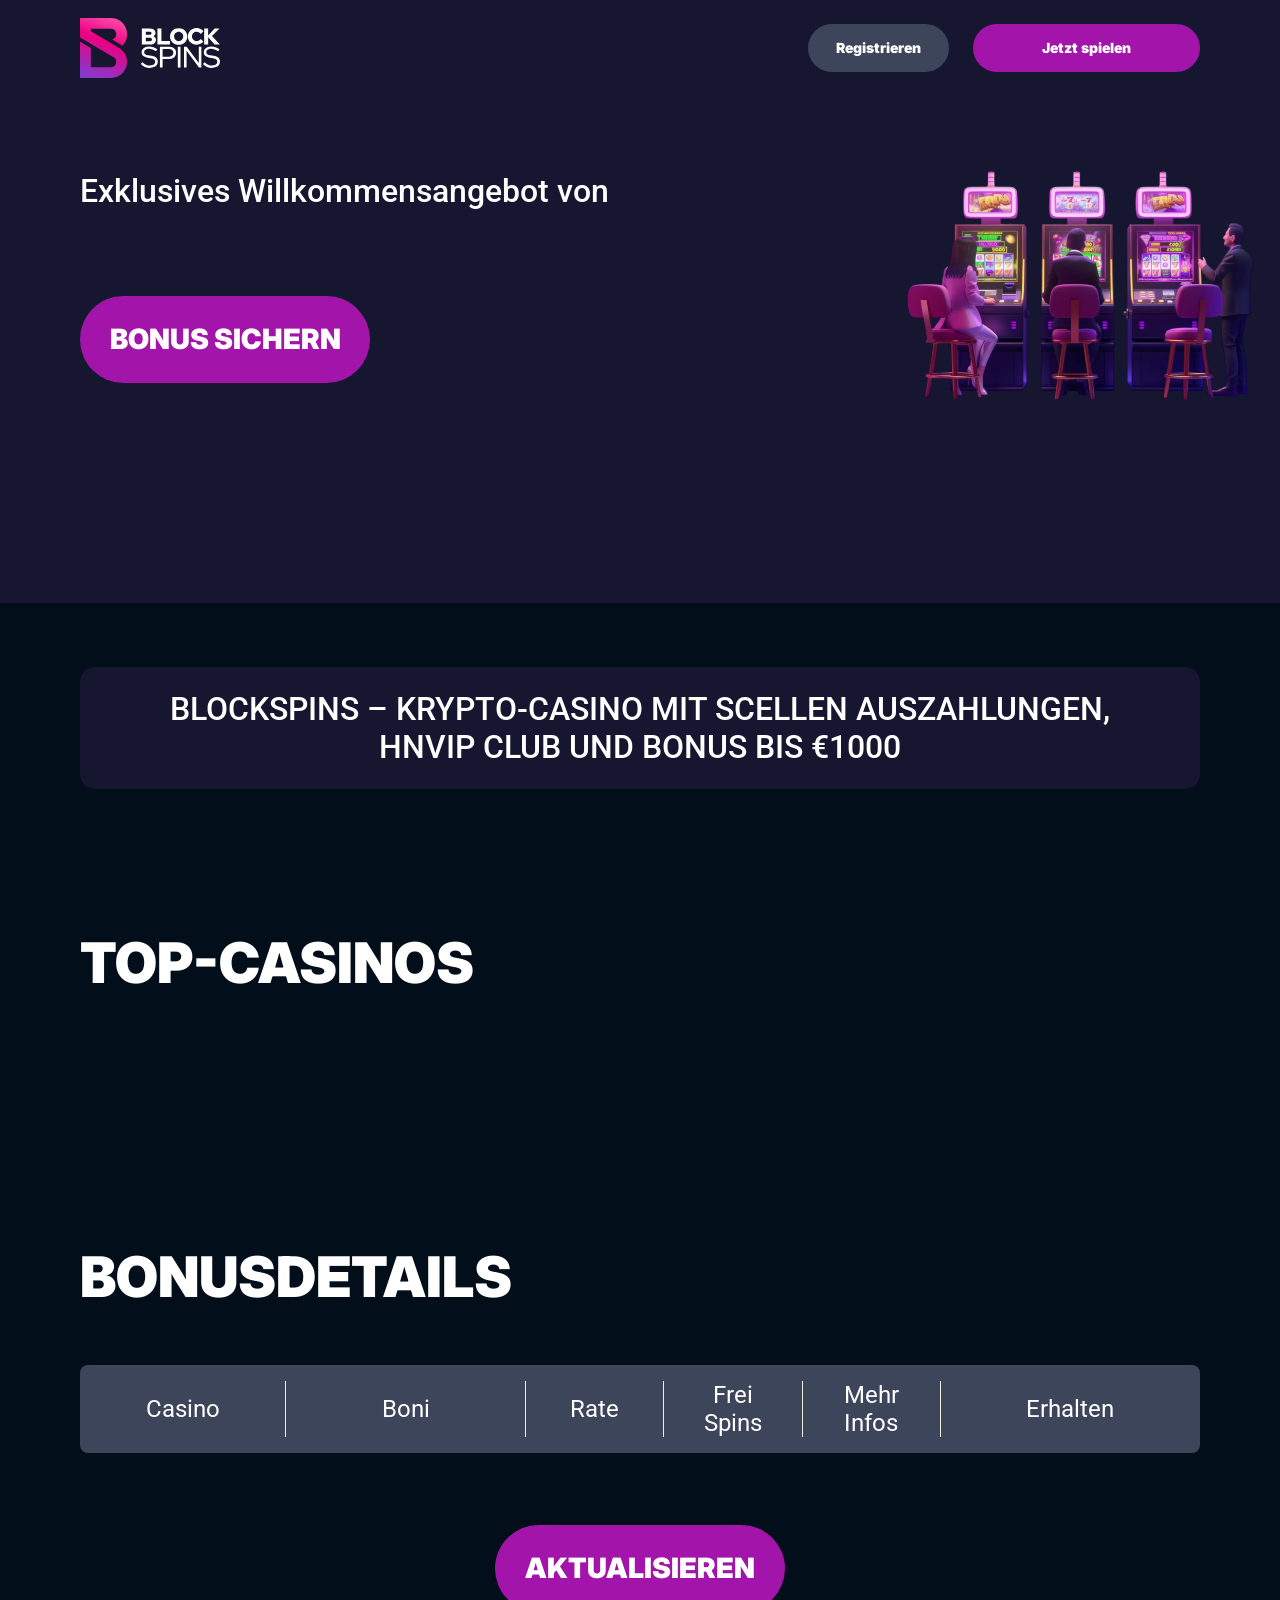
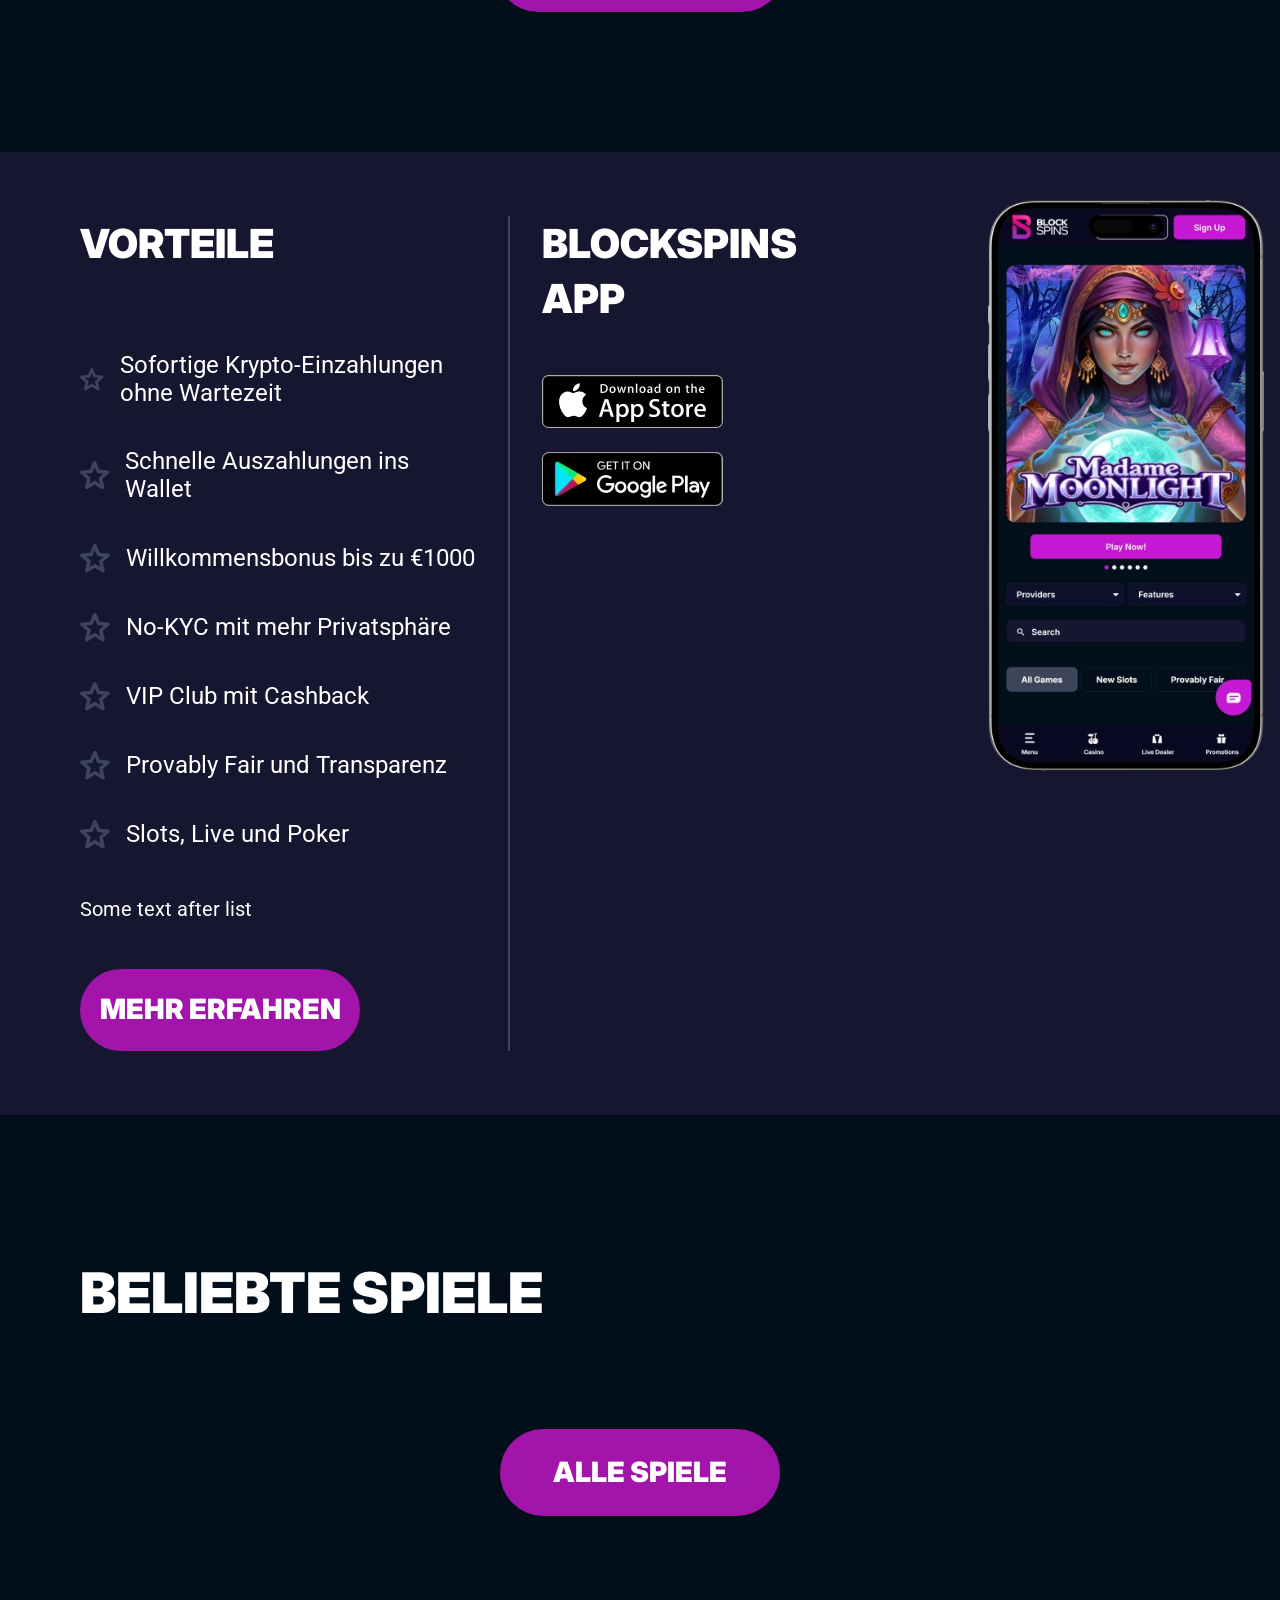
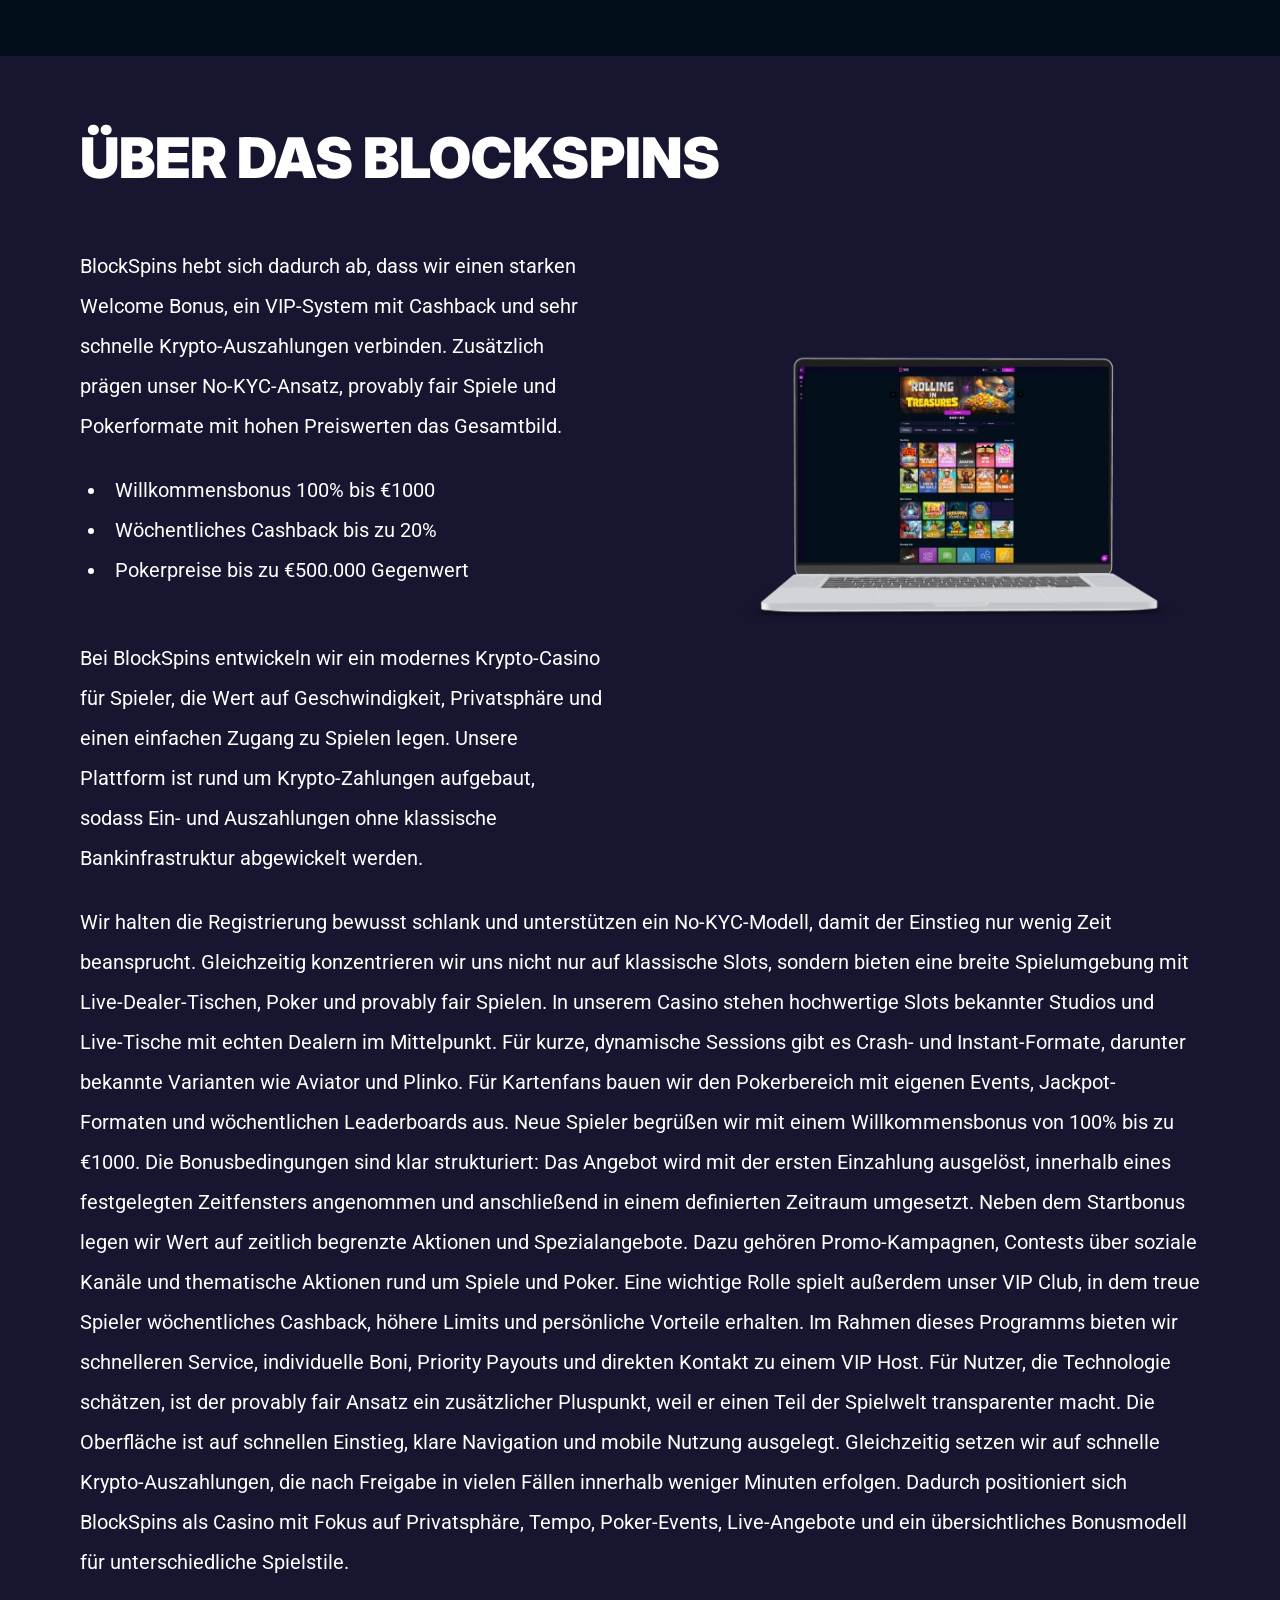
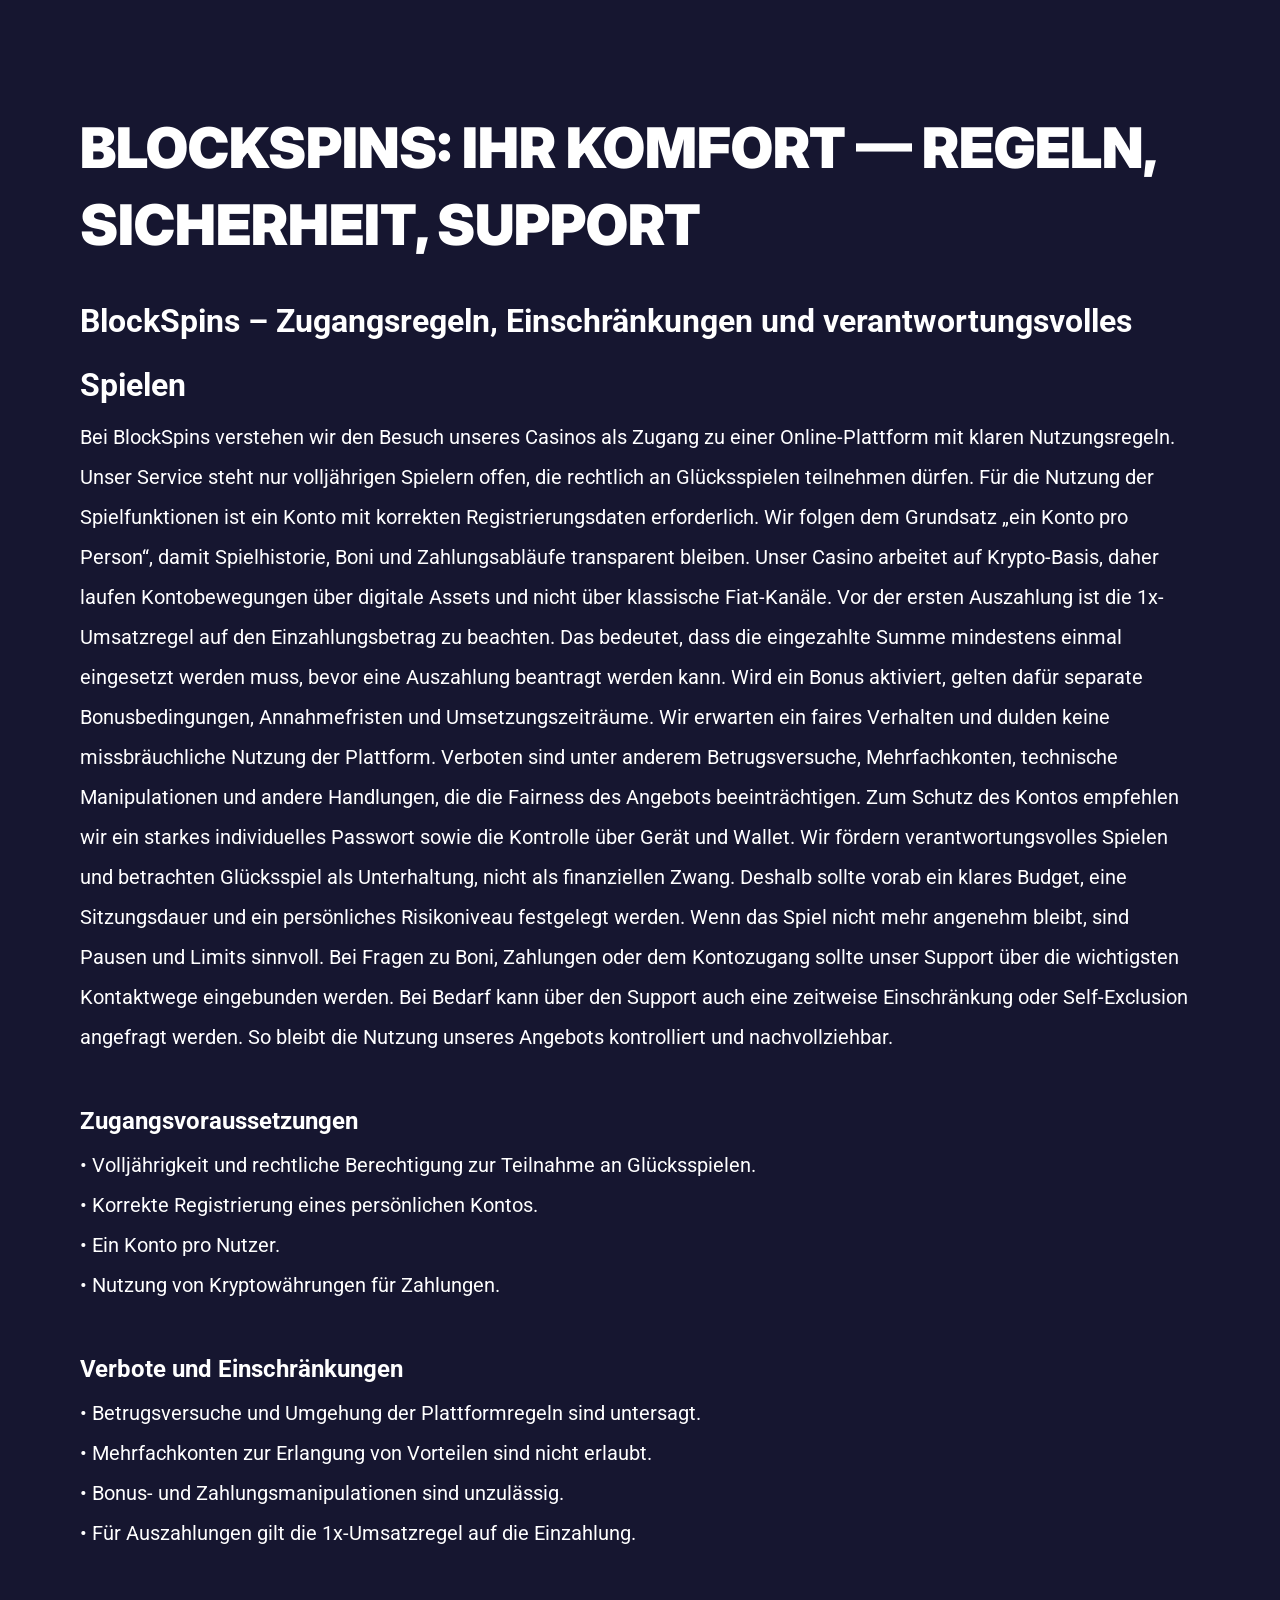
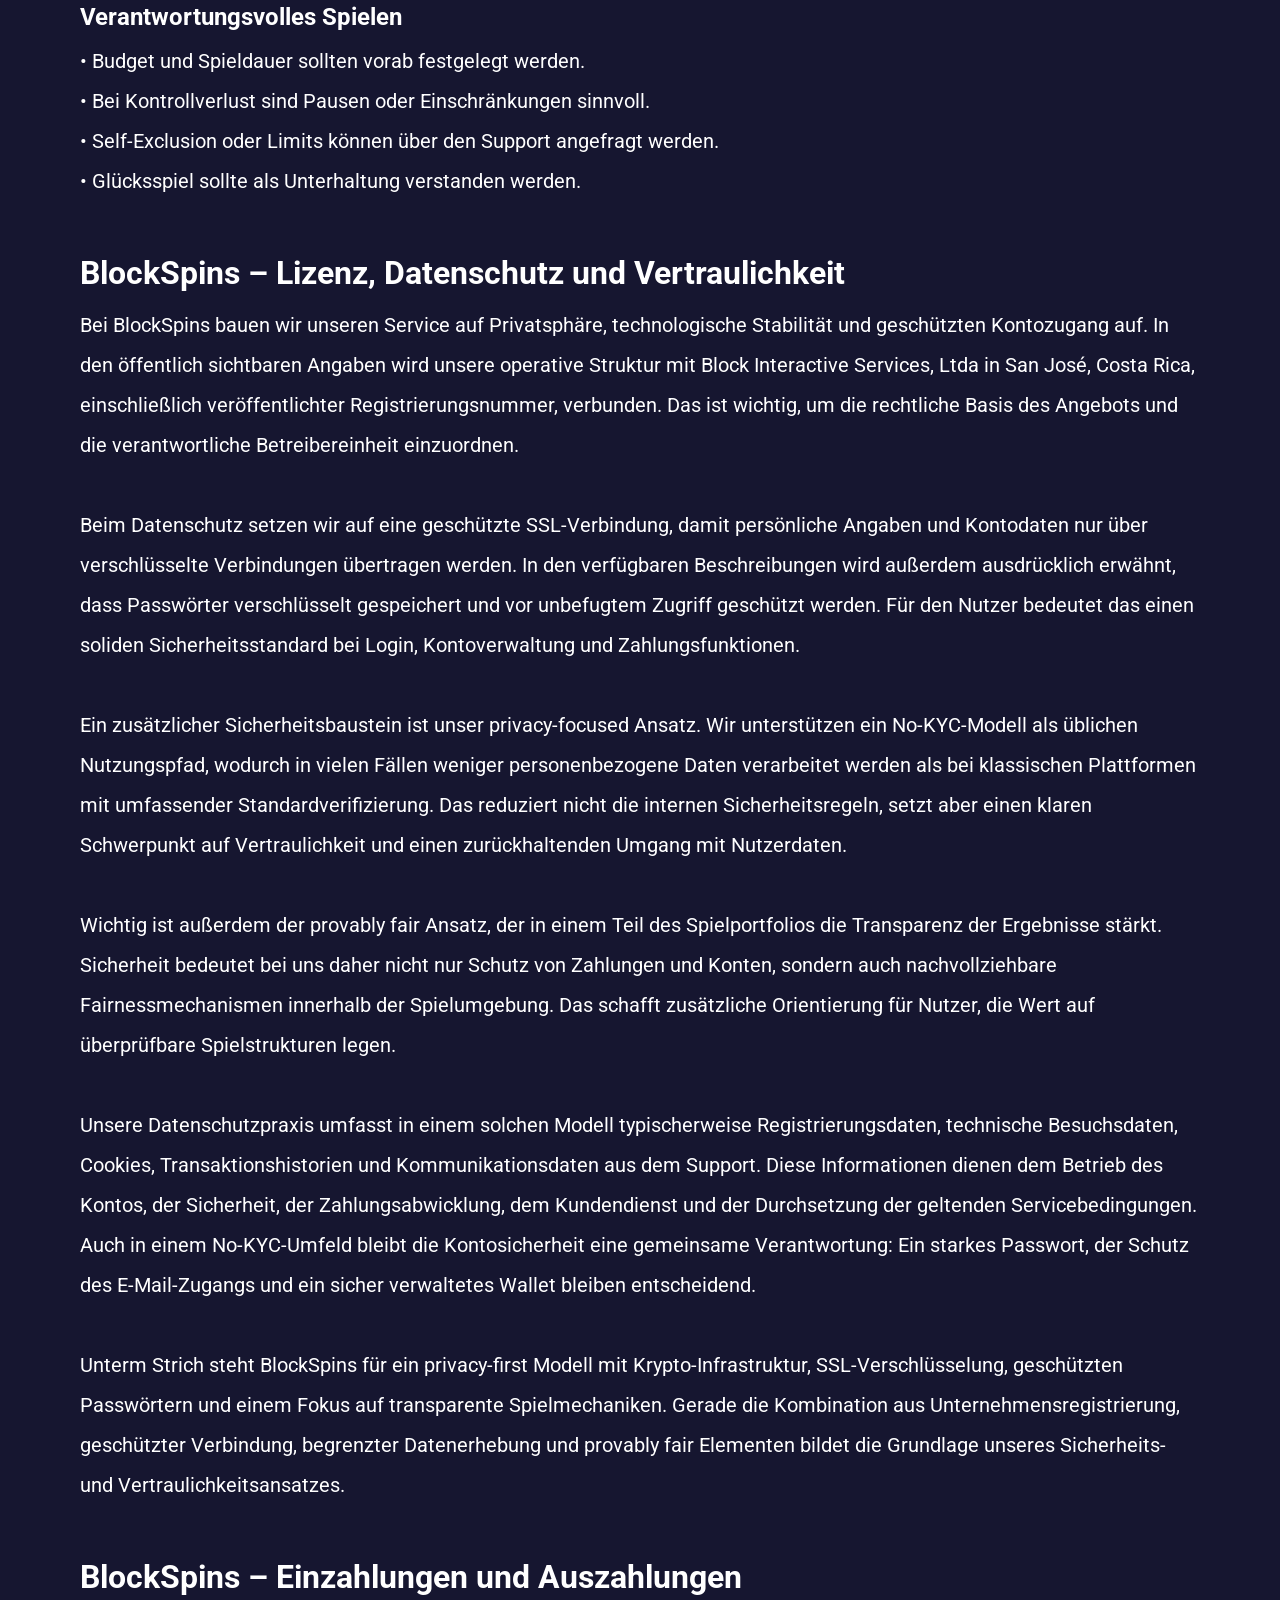
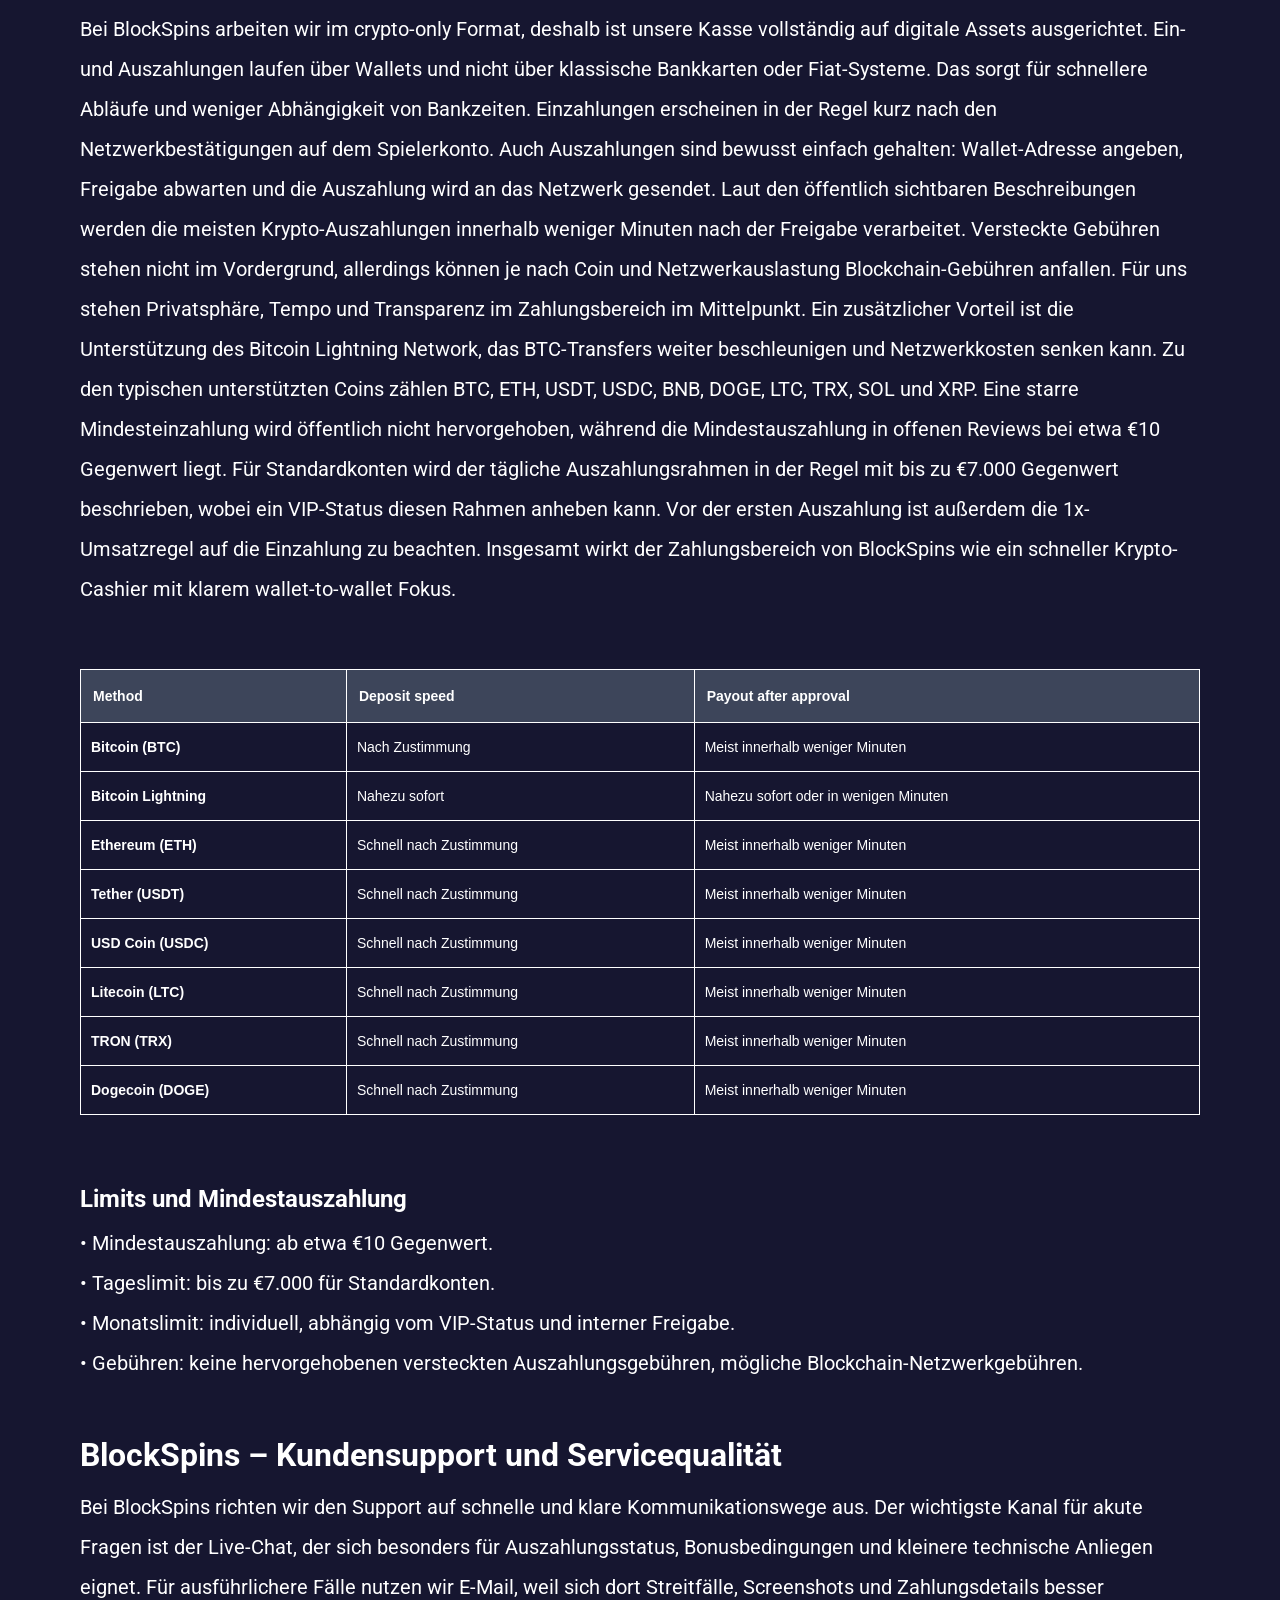
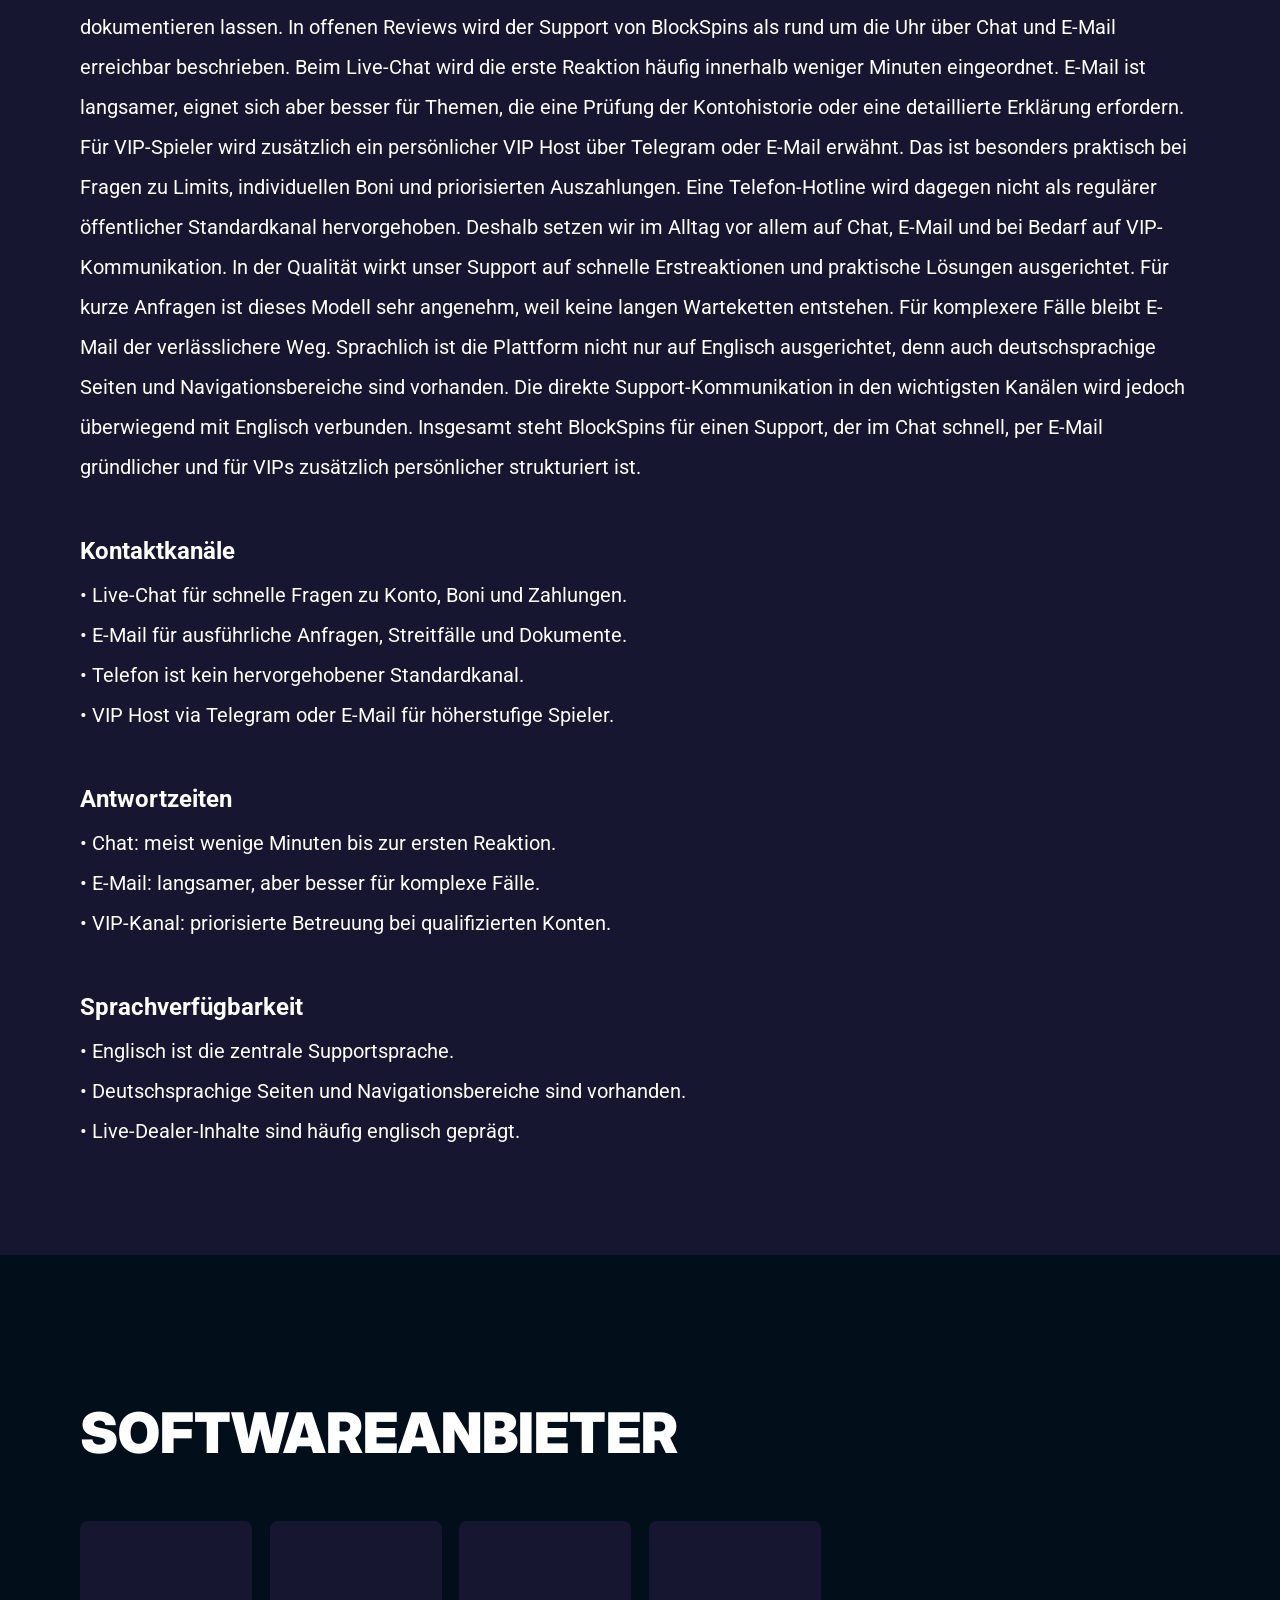
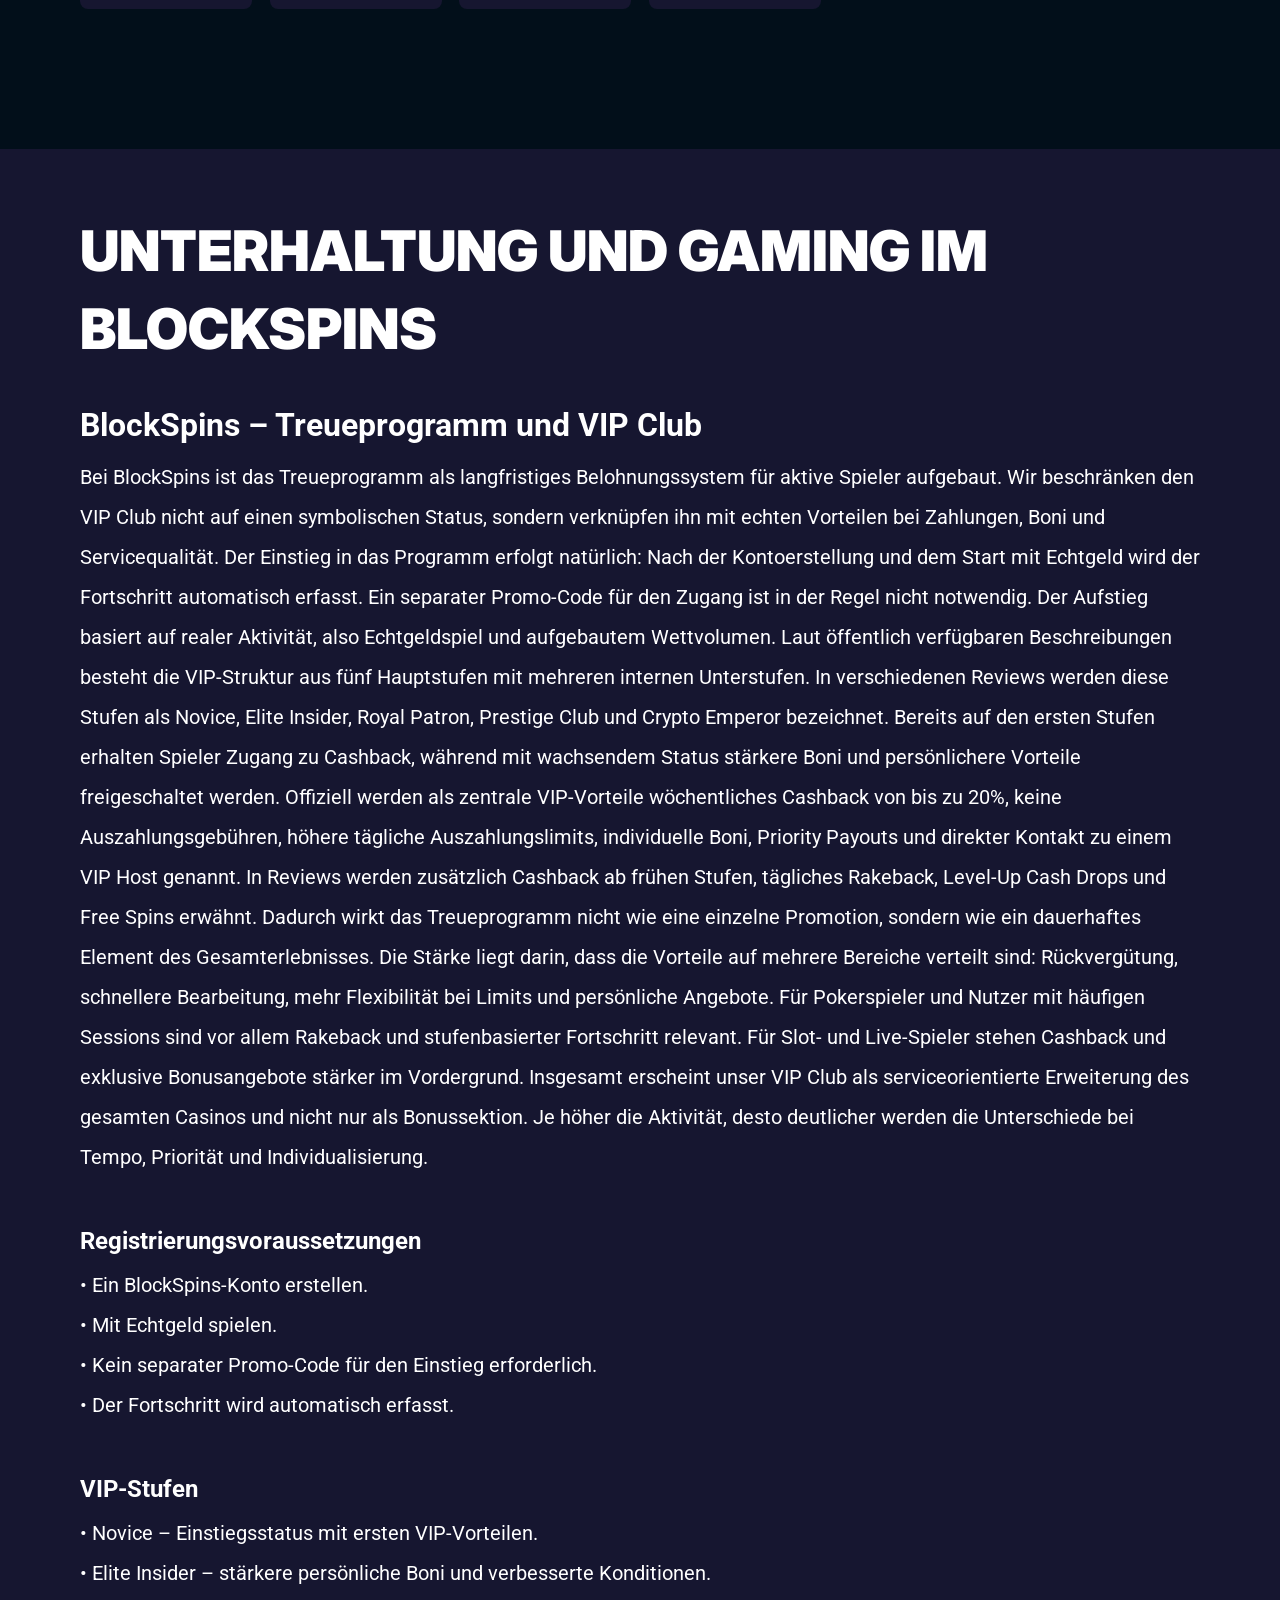
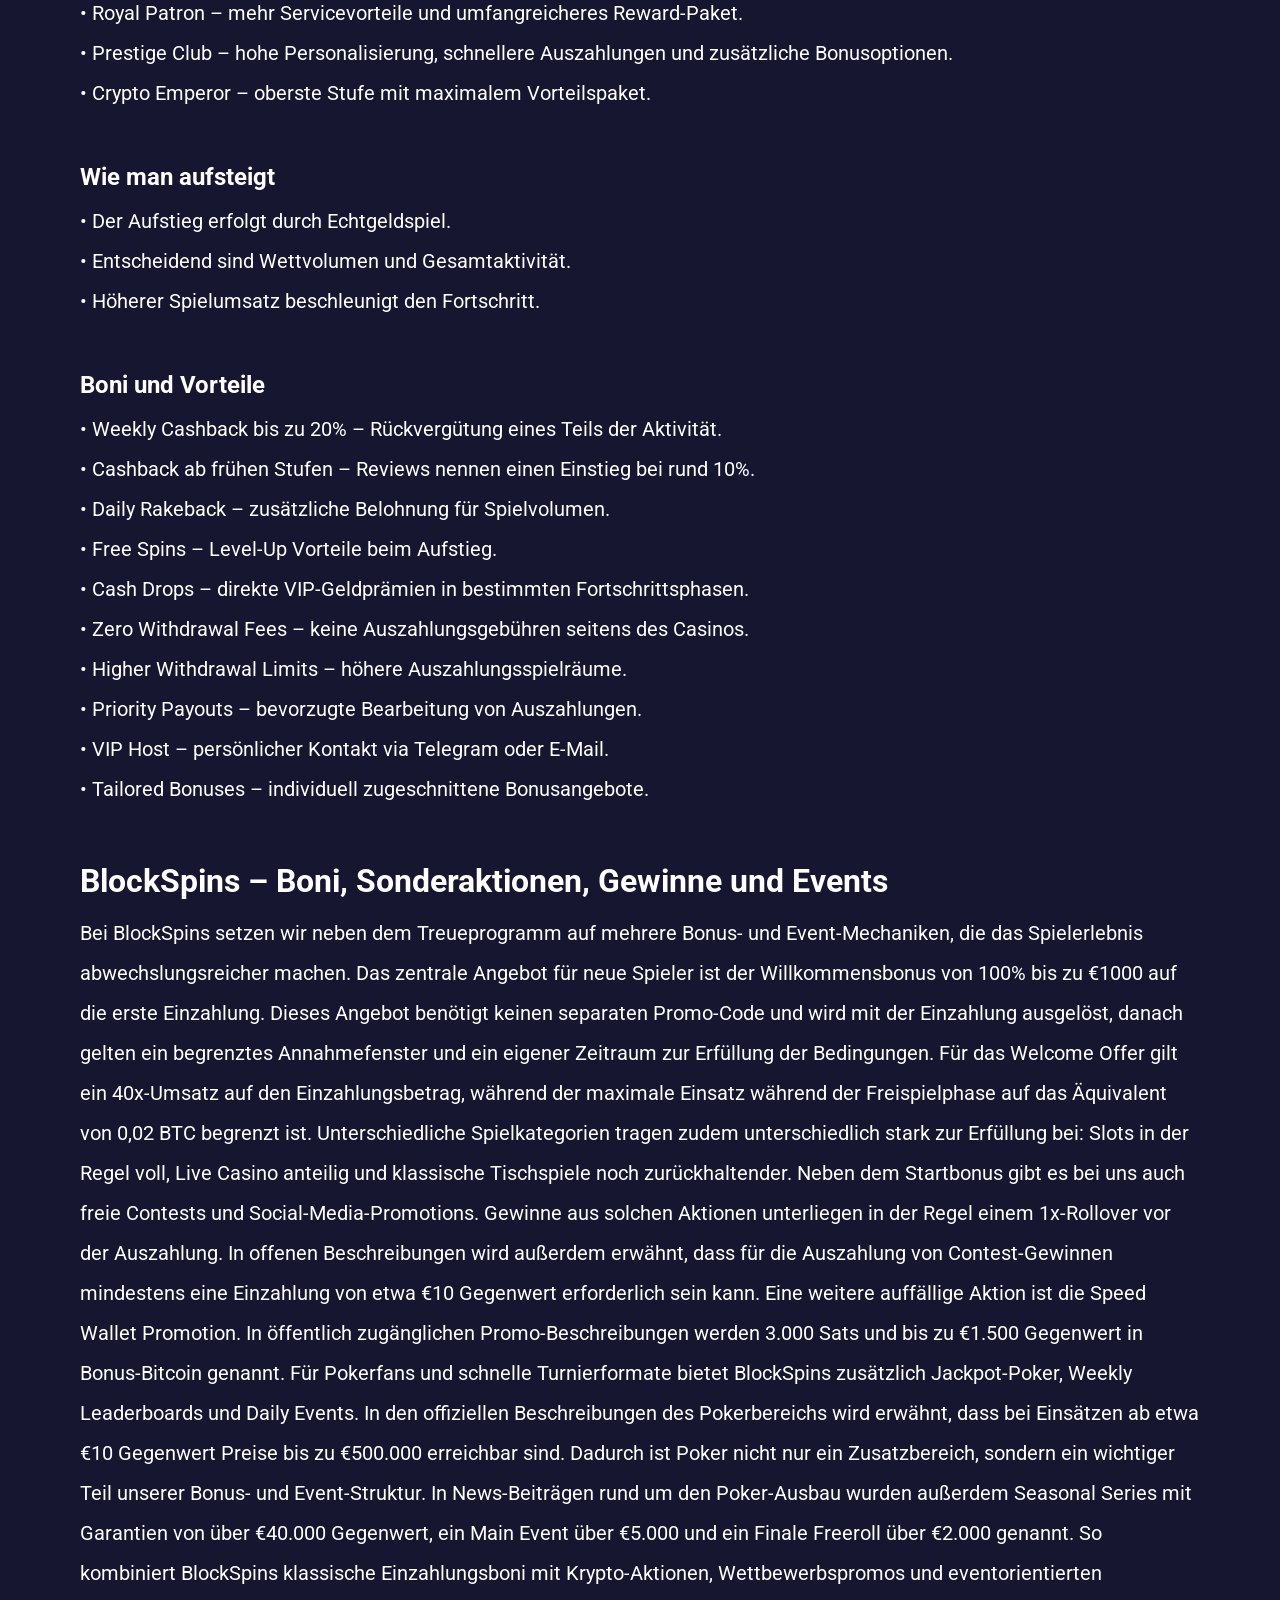
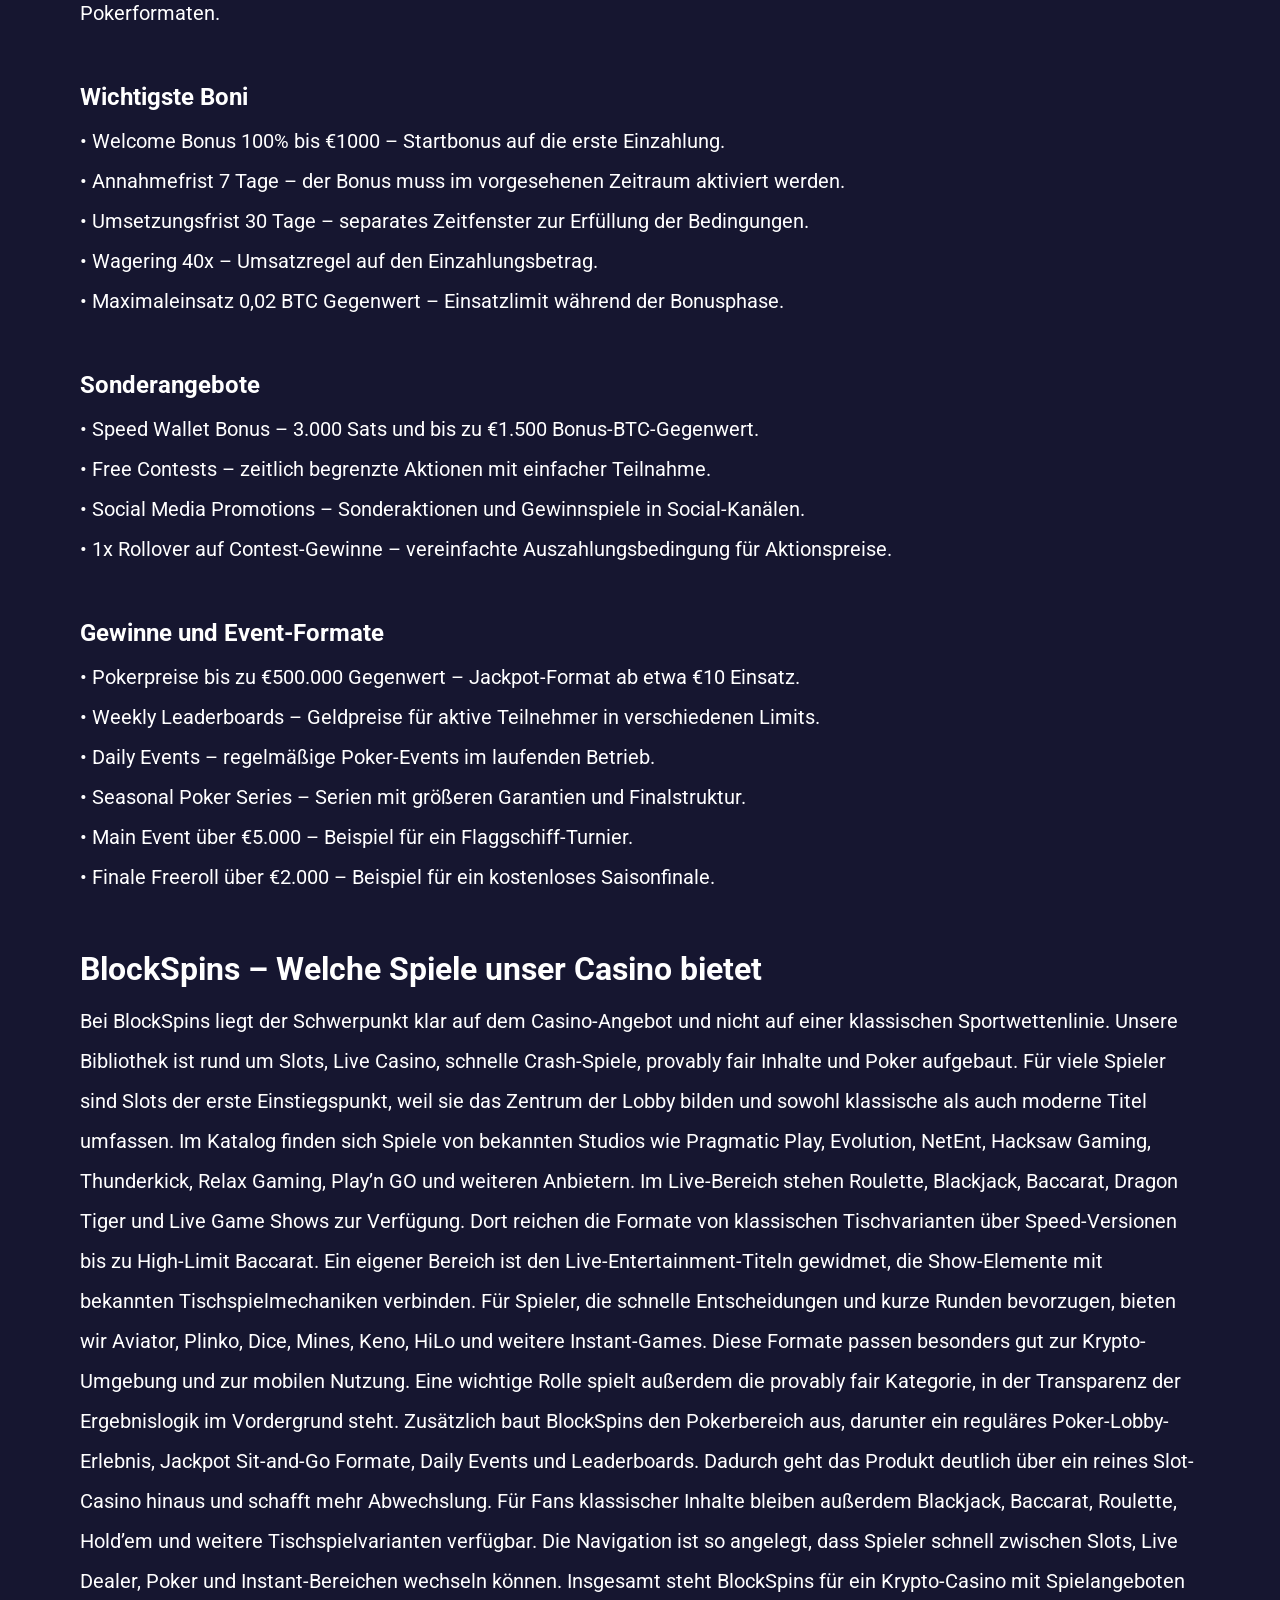
==== commit 3e4f696d: "Site update" ====
--- a/index.html
+++ b/index.html
@@ -206,7 +206,7 @@
                                             <p class="bonusHeaderText">Rate</p>
                                         </div>
                                         <div class="bonusTableHead">
-                                            <p class="bonusHeaderText bonusHeaderTextSpins">Freispiele</p>
+                                            <p class="bonusHeaderText bonusHeaderTextSpins">Frei Spins</p>
                                         </div>
                                         <div class="bonusTableHead">
                                             <p class="bonusHeaderText">Mehr Infos</p>
@@ -335,14 +335,14 @@
                     <div class="historyBlock block">
                         <h2 class="historyTitle title">BlockSpins: Ihr Komfort — Regeln, Sicherheit, Support</h2>
                         <div class="historyDescription"><h3 style = "font-weight: bold;font-size: 32px;">
-BlockSpins – Zugangsregeln, Einschränkungen und verantwortungsvolles Spielen
+BlockSpins – Zugangs&shy;regeln, Einschrän&shy;kungen und verant&shy;wortungs&shy;volles Spielen
 </h3>
 <p>
 Bei BlockSpins verstehen wir den Besuch unseres Casinos als Zugang zu einer Online-Plattform mit klaren Nutzungsregeln. Unser Service steht nur volljährigen Spielern offen, die rechtlich an Glücksspielen teilnehmen dürfen. Für die Nutzung der Spielfunktionen ist ein Konto mit korrekten Registrierungsdaten erforderlich. Wir folgen dem Grundsatz „ein Konto pro Person“, damit Spielhistorie, Boni und Zahlungsabläufe transparent bleiben. Unser Casino arbeitet auf Krypto-Basis, daher laufen Kontobewegungen über digitale Assets und nicht über klassische Fiat-Kanäle. Vor der ersten Auszahlung ist die 1x-Umsatzregel auf den Einzahlungsbetrag zu beachten. Das bedeutet, dass die eingezahlte Summe mindestens einmal eingesetzt werden muss, bevor eine Auszahlung beantragt werden kann. Wird ein Bonus aktiviert, gelten dafür separate Bonusbedingungen, Annahmefristen und Umsetzungszeiträume. Wir erwarten ein faires Verhalten und dulden keine missbräuchliche Nutzung der Plattform. Verboten sind unter anderem Betrugsversuche, Mehrfachkonten, technische Manipulationen und andere Handlungen, die die Fairness des Angebots beeinträchtigen. Zum Schutz des Kontos empfehlen wir ein starkes individuelles Passwort sowie die Kontrolle über Gerät und Wallet. Wir fördern verantwortungsvolles Spielen und betrachten Glücksspiel als Unterhaltung, nicht als finanziellen Zwang. Deshalb sollte vorab ein klares Budget, eine Sitzungsdauer und ein persönliches Risikoniveau festgelegt werden. Wenn das Spiel nicht mehr angenehm bleibt, sind Pausen und Limits sinnvoll. Bei Fragen zu Boni, Zahlungen oder dem Kontozugang sollte unser Support über die wichtigsten Kontaktwege eingebunden werden. Bei Bedarf kann über den Support auch eine zeitweise Einschränkung oder Self-Exclusion angefragt werden. So bleibt die Nutzung unseres Angebots kontrolliert und nachvollziehbar.
 </p>
 <br>
 <h4 style = "font-weight: bold; font-size: 24px;">
-Zugangsvoraussetzungen
+Zugangs&shy;voraus&shy;setzungen
 </h4>
 <ul>
             <li>• Volljährigkeit und rechtliche Berechtigung zur Teilnahme an Glücksspielen.</li>
@@ -528,7 +528,7 @@
 </p>
 <br>
 <h4 style = "font-weight: bold; font-size: 24px;">
-Registrierungsvoraussetzungen
+Registrierungs&shy;voraus&shy;setzungen
 </h4>
 <ul>
             <li>• Ein BlockSpins-Konto erstellen.</li>
